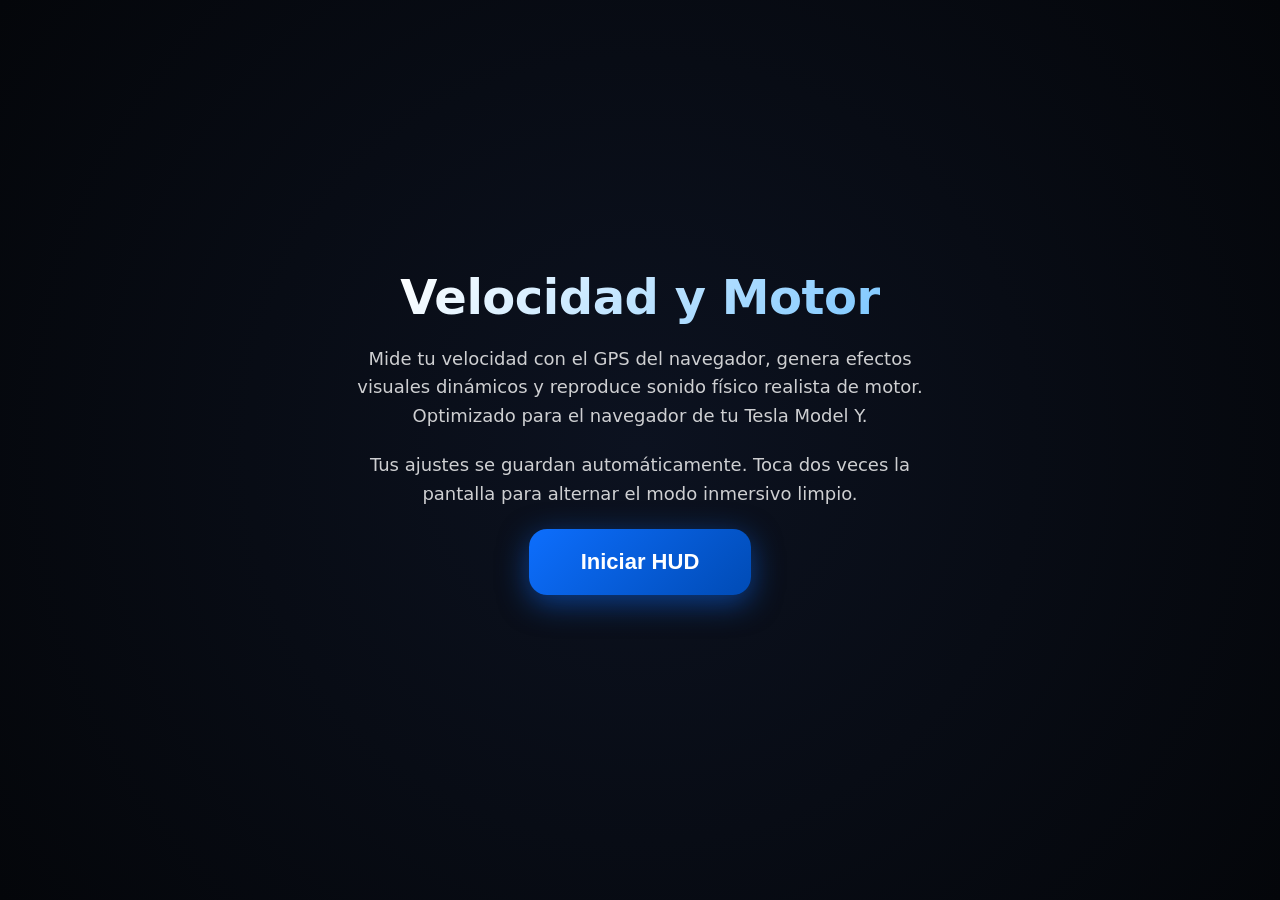
==== index.html @ af9785e7 "feat: resplandor coloreado moderado, botones izquierdos con estado activo sin emojis, nombre motor s" ====
<!doctype html>
<html lang="es">
<head>
<meta charset="utf-8">
<meta name="viewport" content="width=device-width,initial-scale=1,user-scalable=no">
<title>Velocidad y Motor · Tesla HUD</title>
<style>
  :root{--hue:200}
  *{box-sizing:border-box;margin:0;padding:0;-webkit-tap-highlight-color:transparent}
  html,body{height:100%;background:#04060a;color:#fff;font-family:system-ui,-apple-system,"Segoe UI",Roboto,sans-serif;overflow:hidden;user-select:none;-webkit-user-select:none}
  canvas{position:fixed;inset:0;width:100%;height:100%;display:block}
  
  #hud{position:fixed;inset:0;display:flex;flex-direction:column;align-items:center;justify-content:center;pointer-events:none;z-index:2}
  #speed{
    font-size:clamp(90px,26vw,360px);
    font-weight:800;
    line-height:1;
    font-variant-numeric:tabular-nums;
    letter-spacing:-.02em;
    /* Resplandor con color vibrante pero equilibrado, sin cegar los números */
    color:hsl(var(--hue) 100% 76%);
    text-shadow:
      0 4px 18px rgba(0,0,0,.95),
      0 0 25px hsl(var(--hue) 100% 55% / .55),
      0 0 60px hsl(var(--hue) 100% 50% / .28);
    transition:color .15s, text-shadow .15s;
  }
  #unit{font-size:clamp(18px,3.2vw,40px);letter-spacing:.3em;opacity:.85;margin-top:.2em;text-shadow:0 2px 10px rgba(0,0,0,.9)}
  #accel{margin-top:.8em;font-size:clamp(14px,2.2vw,26px);opacity:.95;min-height:1.4em;font-weight:600;letter-spacing:.04em;text-shadow:0 2px 12px rgba(0,0,0,.9)}
  
  #bottom{position:fixed;left:0;right:0;bottom:0;padding:18px 24px 22px;background:linear-gradient(transparent,rgba(0,0,0,.75));pointer-events:none;z-index:3}
  #engname{
    font-size:clamp(14px,1.8vw,20px);
    font-weight:600;
    color:rgba(255,255,255,.65);
    text-shadow:0 1px 4px rgba(0,0,0,.8);
  }
  #engspec{
    font-size:clamp(11px,1.3vw,14px);
    color:rgba(255,255,255,.45);
    margin-top:2px;
    letter-spacing:.04em;
  }
  #rpmrow{display:flex;align-items:center;gap:14px;margin-top:12px}
  #gear{font-size:clamp(20px,3vw,36px);font-weight:800;min-width:2.4ch;text-align:center;text-shadow:0 2px 10px rgba(0,0,0,.9)}
  #rpmbar{flex:1;height:14px;border-radius:8px;background:rgba(255,255,255,.12);overflow:hidden;box-shadow:inset 0 1px 3px rgba(0,0,0,.6)}
  #rpmfill{height:100%;width:0;background:linear-gradient(90deg,#2bd4ff,#ffd43b 70%,#ff3b3b);border-radius:8px;box-shadow:0 0 12px #2bd4ff88}
  #rpmtxt{font-size:clamp(14px,2vw,22px);min-width:8ch;text-align:right;font-variant-numeric:tabular-nums;font-weight:600}
  
  /* Botones superiores izquierdos (Motor y Visual) */
  .left-group{
    position:fixed;
    top:14px;
    left:16px;
    display:flex;
    flex-direction:column;
    gap:8px;
    z-index:6;
  }
  .pill-btn{
    height:46px;
    min-width:175px;
    padding:0 16px;
    border-radius:23px;
    border:1px solid rgba(255,255,255,.24);
    background:rgba(18,22,32,.85);
    backdrop-filter:blur(12px);
    color:#fff;
    display:flex;
    align-items:center;
    justify-content:space-between;
    gap:12px;
    cursor:pointer;
    touch-action:manipulation;
    transition:transform .12s, background .15s, border-color .15s, box-shadow .15s;
  }
  .pill-btn:active, .pill-btn.active{
    transform:scale(0.96);
    background:rgba(13,110,253,.55);
    border-color:#5aa0ff;
    box-shadow:0 0 14px rgba(13,110,253,.45);
  }
  .pill-tag{
    font-size:11px;
    font-weight:800;
    letter-spacing:.08em;
    opacity:.55;
    text-transform:uppercase;
  }
  .pill-val{
    font-size:14px;
    font-weight:700;
    color:#fff;
  }
  
  #status{
    font-size:12px;
    opacity:.8;
    background:rgba(10,14,22,.7);
    backdrop-filter:blur(8px);
    padding:5px 12px;
    border-radius:12px;
    border:1px solid rgba(255,255,255,.14);
    width:fit-content;
  }

  /* Botones circulares superiores derechos (Pantalla completa y Ajustes) */
  .btn-group{position:fixed;top:14px;right:16px;display:flex;gap:10px;z-index:6}
  .top-btn{
    width:50px;
    height:50px;
    border-radius:50%;
    border:1px solid rgba(255,255,255,.24);
    background:rgba(18,22,32,.85);
    backdrop-filter:blur(12px);
    color:#fff;
    font-size:21px;
    display:flex;
    align-items:center;
    justify-content:center;
    cursor:pointer;
    touch-action:manipulation;
    transition:transform .12s, background .15s, border-color .15s, box-shadow .15s;
  }
  .top-btn:active, .top-btn.active{
    transform:scale(0.94);
    background:rgba(13,110,253,.55);
    border-color:#5aa0ff;
    box-shadow:0 0 14px rgba(13,110,253,.45);
  }

  /* Paneles flotantes desplegables */
  .pop-panel{
    position:fixed;
    width:min(400px,92vw);
    max-height:calc(100% - 140px);
    overflow-y:auto;
    overflow-x:hidden;
    background:rgba(14,18,28,.96);
    backdrop-filter:blur(16px);
    border:1px solid rgba(255,255,255,.18);
    border-radius:20px;
    padding:18px;
    display:none;
    z-index:7;
    box-shadow:0 12px 40px rgba(0,0,0,.85);
    -webkit-overflow-scrolling:touch;
  }
  .pop-panel.open{display:block}
  .pop-panel.left-panel{top:128px;left:16px}
  .pop-panel.right-panel{top:72px;right:16px}
  
  .pop-panel h3{font-size:12px;letter-spacing:.14em;text-transform:uppercase;opacity:.65;margin:16px 0 8px;font-weight:700}
  .pop-panel h3:first-child{margin-top:0}
  
  .eng,.themes-grid{display:grid;grid-template-columns:1fr 1fr;gap:8px}
  .eng{max-height:54vh;overflow-y:auto;padding-right:2px}
  
  button.e,button.u,button.v,button.th{
    padding:13px 8px;
    border-radius:12px;
    border:1px solid rgba(255,255,255,.18);
    background:#1a202d;
    color:#fff;
    font-size:14px;
    font-weight:600;
    cursor:pointer;
    transition:all .15s ease;
  }
  button.e:active,button.u:active,button.v:active,button.th:active{transform:scale(0.96)}
  button.e.on,button.u.on,button.v.on,button.th.on{background:#0d6efd;border-color:#5aa0ff;box-shadow:0 0 14px rgba(13,110,253,.55)}
  
  input[type=range]{width:100%;height:38px;accent-color:#0d6efd}
  label.row{display:flex;align-items:center;gap:12px;font-size:15px;padding:6px 0;cursor:pointer}
  label.row input{width:22px;height:22px;accent-color:#0d6efd}
  .opt-desc{font-size:12px;opacity:.6;margin:-2px 0 8px 34px;line-height:1.3}

  #rev{position:fixed;right:22px;bottom:155px;width:125px;height:125px;border-radius:50%;border:2px solid rgba(255,255,255,.35);background:rgba(13,110,253,.38);backdrop-filter:blur(8px);color:#fff;font-size:14px;font-weight:800;letter-spacing:.06em;touch-action:none;z-index:5;display:flex;flex-direction:column;align-items:center;justify-content:center;box-shadow:0 0 25px rgba(13,110,253,.35)}
  #rev:active,#rev.down{background:rgba(255,60,60,.6);border-color:#ff9e94;box-shadow:0 0 35px rgba(255,60,60,.65);transform:scale(0.96)}
  #rev[hidden]{display:none}

  /* Modo Inmersivo (Doble Click): oculta botones, estado, acelerar neutro y descripción técnica */
  body.clean-mode .btn-group,
  body.clean-mode .left-group,
  body.clean-mode #rev,
  body.clean-mode #engname,
  body.clean-mode #engspec,
  body.clean-mode .pop-panel{
    display:none !important;
  }

  #start{position:fixed;inset:0;background:radial-gradient(circle at center, #0c1220 0%, #04060a 100%);display:flex;flex-direction:column;align-items:center;justify-content:center;gap:20px;padding:26px;text-align:center;z-index:10}
  #start h1{font-size:clamp(28px,4.5vw,48px);font-weight:900;letter-spacing:-.01em;background:linear-gradient(135deg,#fff,#7ec8ff);-webkit-background-clip:text;-webkit-text-fill-color:transparent}
  #start p{max-width:580px;opacity:.8;line-height:1.6;font-size:clamp(14px,1.8vw,18px)}
  #startbtn{padding:20px 52px;font-size:22px;font-weight:800;border-radius:18px;border:0;background:linear-gradient(135deg,#0d6efd,#004bb5);color:#fff;box-shadow:0 8px 30px rgba(13,110,253,.5);cursor:pointer;transition:transform .12s}
  #startbtn:active{transform:scale(0.95)}
  #msg{color:#ffb74d;font-size:14px;min-height:1.2em}
  .hint{font-size:12px;opacity:.65;margin-top:6px}
</style>
</head>
<body>
<canvas id="fx"></canvas>

<div id="hud">
  <div id="speed">0</div>
  <div id="unit">KM/H</div>
  <div id="accel">&nbsp;</div>
</div>

<!-- Botones superiores izquierdos (Motor y Visual) -->
<div class="left-group">
  <button id="engbtn" class="pill-btn" aria-label="Seleccionar motor">
    <span class="pill-tag">Motor</span>
    <span id="engbtn-label" class="pill-val">V8 muscle</span>
  </button>
  <button id="themebtn" class="pill-btn" aria-label="Estilo visual">
    <span class="pill-tag">Visual</span>
    <span id="themebtn-label" class="pill-val">Hiperespacio</span>
  </button>
  <div id="status">GPS: sin iniciar</div>
</div>

<!-- Botones superiores derechos (Pantalla completa y Ajustes) -->
<div class="btn-group">
  <button id="fsbtn" class="top-btn" aria-label="Pantalla completa" title="Pantalla completa">⛶</button>
  <button id="gearbtn" class="top-btn" aria-label="Ajustes" title="Ajustes">⚙</button>
</div>

<button id="rev" hidden>ACELERAR<br><span style="font-size:11px;opacity:.85;font-weight:normal">(neutro)</span></button>

<!-- Panel Desplegable Izquierdo: Motores -->
<div id="panel-engine" class="pop-panel left-panel">
  <h3>Seleccionar Motor</h3>
  <div class="eng" id="engbtns"></div>
</div>

<!-- Panel Desplegable Izquierdo: Temas Visuales -->
<div id="panel-theme" class="pop-panel left-panel">
  <h3>Estilo Visual</h3>
  <label class="row"><input type="checkbox" id="fxon" checked> Efectos visuales activados</label>
  <div class="themes-grid">
    <button class="th on" data-th="hyperspace">Hiperespacio</button>
    <button class="th" data-th="cyber_grid">Cyber Grid</button>
    <button class="th" data-th="vortex">Vórtice Sónico</button>
    <button class="th" data-th="minimal">Minimal OLED</button>
  </div>
</div>

<!-- Panel Desplegable Derecho: Ajustes Generales -->
<div id="panel-settings" class="pop-panel right-panel">
  <h3>Sonido</h3>
  <div class="eng">
    <button class="v on" data-v="0">Cabina</button>
    <button class="v" data-v="1">Escape (exterior)</button>
  </div>
  <label class="row"><input type="checkbox" id="amb"> Viento y rodadura</label>
  <p class="opt-desc">Sonido de flujo de aire y fricción de neumáticos.</p>

  <h3>Volumen</h3>
  <input type="range" id="vol" min="0" max="100" value="60">

  <h3>Unidad</h3>
  <div class="eng">
    <button class="u on" data-u="kmh">km/h</button>
    <button class="u" data-u="mph">mph</button>
  </div>

  <h3>Opciones de Aceleración</h3>
  <label class="row"><input type="checkbox" id="accelfx"> Sensación de aceleración (G-Force & Warp)</label>
  <p class="opt-desc">Agrega micro-vibración suave y estelas extra al acelerar fuerte.</p>
  <label class="row"><input type="checkbox" id="flashfx"> Destello de corte y cambio de marcha</label>
  <p class="opt-desc">Aviso luminoso en cambios de marcha y corte del limitador.</p>

  <h3>Pruebas (sin GPS)</h3>
  <label class="row"><input type="checkbox" id="demo"> Demo automática: acelera y frena</label>
  <label class="row"><input type="checkbox" id="test"> Simular velocidad a mano</label>
  <input type="range" id="tspeed" min="0" max="260" value="0">

  <p class="hint">Tip: Toca dos veces la pantalla mientras conduces para ocultar los botones (Modo Inmersivo).</p>
</div>

<div id="bottom">
  <div id="engname">—</div>
  <div id="engspec">—</div>
  <div id="rpmrow">
    <div id="gear">N</div>
    <div id="rpmbar"><div id="rpmfill"></div></div>
    <div id="rpmtxt">0 rpm</div>
  </div>
</div>

<div id="start">
  <h1>Velocidad y Motor</h1>
  <p>Mide tu velocidad con el GPS del navegador, genera efectos visuales dinámicos y reproduce sonido físico realista de motor. Optimizado para el navegador de tu Tesla Model Y.</p>
  <p>Tus ajustes se guardan automáticamente. Toca dos veces la pantalla para alternar el modo inmersivo limpio.</p>
  <button id="startbtn">Iniciar HUD</button>
  <div id="msg"></div>
</div>

<!-- ===== Núcleo del sintetizador (se carga en el hilo principal y en el AudioWorklet) ===== -->
<script type="text/plain" id="core">
const PROFILES = {
  v8:{label:'V8 muscle',name:'V8 americano (cross-plane)',desc:'Rugoso y grave, con burbujeo y petardeos al soltar el acelerador',spec:'8 cil. en V · cross-plane · 6.200 rpm · 6 marchas',
    idle:750,red:6200,riseT:1.1,shift:.22,
    fire:[0,90,180,270,360,450,540,630],bank:[0,1,1,0,1,0,0,1],w:[1,1,1,1,1,1,1,1],
    a:27,m:1,pipe:86,skew:1.045,fb:.62,lfc:1500,
    body:[[55,3,.55],[110,2.5,.4],[220,3,.25]],sat:1.6,lp:[700,3200],
    bark:.22,knock:0,ka:5,intake:.1,turbo:0,bov:0,pops:6,burble:.9,jit:.1,whine:0,tire:1,limHz:14,gain:0.8,
    vmax:[48,78,112,150,190,235]},
  v8f:{label:'V8 deportivo',name:'V8 deportivo (flat-plane)',desc:'Agudo y gritón, sube de vueltas muy rápido y suena metálico',spec:'8 cil. en V · flat-plane · 9.000 rpm · 6 marchas',
    idle:1000,red:9000,riseT:.55,shift:.1,
    fire:[0,90,180,270,360,450,540,630],bank:[0,1,0,1,0,1,0,1],w:[1,1,1,1,1,1,1,1],
    a:20,m:1,pipe:120,skew:1.02,fb:.5,lfc:3000,
    body:[[90,3,.3],[180,3,.25],[360,3,.12]],sat:1.2,lp:[1200,6500],
    bark:.25,knock:0,ka:5,intake:.14,turbo:0,bov:0,pops:5,burble:.3,jit:.05,whine:.02,tire:1,limHz:18,gain:1.2,
    vmax:[62,94,128,164,200,248]},
  i4t:{label:'Turbo 4 cil.',name:'4 cilindros turbo',desc:'Silbido de turbina, soplido al soltar y sonido nervioso',spec:'4 en línea · turbo · 7.000 rpm · 6 marchas',
    idle:850,red:7000,riseT:.7,shift:.18,
    fire:[0,180,360,540],bank:[0,0,0,0],w:[1,1,1,1],
    a:34,m:1,pipe:105,skew:1,fb:.55,lfc:2200,
    body:[[70,3,.4],[140,3,.3],[280,3,.15]],sat:1.8,lp:[900,4500],
    bark:.16,knock:0,ka:5,intake:.18,turbo:1,bov:1,pops:3,burble:.4,jit:.12,whine:.03,tire:1,limHz:14,gain:0.7,
    vmax:[38,62,90,125,165,215]},
  boxer:{label:'Boxer 4 cil.',name:'Boxer 4 cilindros',desc:'Retumbo irregular y ronco por los escapes de distinta longitud',spec:'4 opuestos · turbo · 7.000 rpm · 6 marchas',
    idle:800,red:7000,riseT:.75,shift:.18,
    fire:[0,215,360,575],bank:[0,1,0,1],w:[1,1,1,1],
    a:30,m:1,pipe:70,skew:1.12,fb:.6,lfc:1800,
    body:[[60,3,.5],[120,3,.4],[240,3,.2]],sat:2.2,lp:[800,4200],
    bark:.2,knock:0,ka:5,intake:.12,turbo:.6,bov:1,pops:8,burble:.9,jit:.12,whine:.02,tire:1,limHz:14,gain:0.75,
    vmax:[40,66,95,132,170,218]},
  i6:{label:'6 en línea',name:'6 cilindros en línea',desc:'Suave, redondo y muy lineal, con un zumbido sedoso',spec:'6 en línea · 7.000 rpm · 6 marchas',
    idle:750,red:7000,riseT:.8,shift:.16,
    fire:[0,120,240,360,480,600],bank:[0,0,0,0,0,0],w:[1,1,1,1,1,1],
    a:36,m:1,pipe:95,skew:1,fb:.5,lfc:2800,
    body:[[80,3,.35],[160,3,.3],[320,3,.14]],sat:1.1,lp:[1100,5500],
    bark:.1,knock:0,ka:5,intake:.16,turbo:0,bov:0,pops:2,burble:.2,jit:.05,whine:.02,tire:1,limHz:14,gain:1.0,
    vmax:[48,78,112,152,196,245]},
  v10:{label:'V10 superdeportivo',name:'V10 superdeportivo',desc:'Chillón y potente, con un aullido de alto régimen',spec:'10 cil. en V · 8.700 rpm · 6 marchas',
    idle:1000,red:8700,riseT:.6,shift:.1,
    fire:[0,72,144,216,288,360,432,504,576,648],bank:[0,1,0,1,0,1,0,1,0,1],w:[1,1,1,1,1,1,1,1,1,1],
    a:18,m:1,pipe:130,skew:1.03,fb:.5,lfc:3500,
    body:[[100,3,.25],[200,3,.2]],sat:1.3,lp:[1400,7000],
    bark:.22,knock:0,ka:5,intake:.15,turbo:0,bov:0,pops:6,burble:.3,jit:.05,whine:.03,tire:1,limHz:18,gain:1.1,
    vmax:[58,90,125,160,198,250]},
  v12:{label:'V12 clásico',name:'V12 clásico',desc:'Fino, continuo y de sonido muy agudo, casi un chillido de seda',spec:'12 cil. en V · 8.500 rpm · 6 marchas',
    idle:900,red:8500,riseT:.7,shift:.14,
    fire:[0,60,120,180,240,300,360,420,480,540,600,660],bank:[0,1,0,1,0,1,0,1,0,1,0,1],w:[1,1,1,1,1,1,1,1,1,1,1,1],
    a:15,m:1,pipe:150,skew:1.02,fb:.45,lfc:4000,
    body:[[110,3,.22],[220,3,.18]],sat:1,lp:[1600,7500],
    bark:.12,knock:0,ka:5,intake:.15,turbo:0,bov:0,pops:3,burble:.1,jit:.03,whine:.03,tire:1,limHz:18,gain:1.4,
    vmax:[55,88,122,160,200,252]},
  rotary:{label:'Rotativo',name:'Rotativo (Wankel)',desc:'Zumbido metálico y rasposo, ralentí irregular y gira altísimo',spec:'2 rotores · 9.000 rpm · 6 marchas',
    idle:1000,red:9000,riseT:.5,shift:.1,
    fire:[0,180,360,540],bank:[0,1,0,1],w:[1,.92,1,.92],
    a:9,m:1,pipe:160,skew:1.05,fb:.55,lfc:3500,
    body:[[120,4,.2],[300,4,.15]],sat:3.5,lp:[2000,6500],
    bark:.45,knock:0,ka:5,intake:.12,turbo:0,bov:0,pops:10,burble:.5,jit:.15,whine:.02,tire:1,limHz:20,gain:0.8,
    vmax:[45,72,102,140,180,230]},
  diesel:{label:'Diésel turbo',name:'Diésel turbo 6 cilindros',desc:'Golpeteo grave de inyectores, poco régimen y mucho torque',spec:'6 en línea · diésel · 4.400 rpm · 6 marchas',
    idle:650,red:4400,riseT:2,shift:.35,
    fire:[0,120,240,360,480,600],bank:[0,0,0,0,0,0],w:[1,1,1,1,1,1],
    a:44,m:1,pipe:70,skew:1,fb:.62,lfc:1200,
    body:[[45,3,.5],[90,3,.45],[180,3,.2]],sat:3,lp:[400,1500],
    bark:.1,knock:.55,ka:6,intake:.1,turbo:.8,bov:0,pops:0,burble:0,jit:.1,whine:0,tire:1,limHz:12,gain:0.8,
    vmax:[24,42,64,90,125,165]},
  vtwin:{label:'Moto V-twin',name:'Moto V-twin',desc:'Latido pesado y espaciado, el clásico "papa-papa"',spec:'2 cil. en V a 45° · 5.500 rpm · 6 marchas',
    idle:900,red:5500,riseT:.9,shift:.2,
    fire:[0,315],bank:[0,1],w:[1,1],
    a:38,m:1,pipe:65,skew:1.04,fb:.6,lfc:1400,
    body:[[50,3,.5],[100,3,.4]],sat:2.4,lp:[600,3000],
    bark:.2,knock:0,ka:5,intake:.12,turbo:0,bov:0,pops:6,burble:1,jit:.18,whine:0,tire:.8,limHz:12,gain:0.8,
    vmax:[35,60,88,118,148,175]},
  moto4:{label:'Moto superbike',name:'Moto superbike 4 cilindros',desc:'Aullido agudo hasta 14.000 rpm, con soplido de caja de aire',spec:'4 en línea · 14.000 rpm · 6 marchas',
    idle:1300,red:14000,riseT:.35,shift:.07,
    fire:[0,180,360,540],bank:[0,0,0,0],w:[1,1,1,1],
    a:16,m:1,pipe:190,skew:1,fb:.5,lfc:5000,
    body:[[160,3,.2],[320,3,.15]],sat:1.2,lp:[2200,9000],
    bark:.2,knock:0,ka:5,intake:.35,turbo:0,bov:0,pops:8,burble:.3,jit:.05,whine:.06,tire:.6,limHz:22,gain:1.1,
    vmax:[70,105,140,175,210,260]},
  thumper:{label:'Moto monocilíndrica',name:'Moto monocilíndrica',desc:'Un golpe por ciclo: cada explosión se oye por separado',spec:'1 cil. · 4 tiempos · 9.500 rpm · 5 marchas',
    idle:1700,red:9500,riseT:.45,shift:.12,
    fire:[0],bank:[0],w:[1],
    a:28,m:1,pipe:120,skew:1,fb:.58,lfc:2600,
    body:[[85,3,.35],[170,3,.25]],sat:2,lp:[900,4500],
    bark:.35,knock:0,ka:5,intake:.2,turbo:0,bov:0,pops:6,burble:.7,jit:.2,whine:0,tire:.7,limHz:16,gain:1.0,
    vmax:[30,48,68,90,115]},
  ev:{label:'Eléctrico',name:'Eléctrico',desc:'Zumbido limpio del inversor que sube de tono con la velocidad',spec:'Motor eléctrico · sin marchas',
    ev:[[1,1],[2,.3],[3,.45],[6,.2]],evBase:110,evK:8,evGain:.5,jet:0,tire:1.3,gain:0.85,idle:0,red:1,vmax:[200]},
  ev2:{label:'Futurista',name:'Futurista (turbina)',desc:'Turbina de nave: silbido agudo con soplo de aire',spec:'Turbina eléctrica · sin marchas',
    ev:[[1,1],[1.5,.4],[2,.5],[3,.25],[5,.12]],evBase:180,evK:11,evGain:.4,jet:.35,tire:1.1,gain:1.0,idle:0,red:1,vmax:[200]}
};

function clamp(x,a,b){return x<a?a:(x>b?b:x);}
function mkBP(f,Q,sr){var w=2*Math.PI*f/sr,al=Math.sin(w)/(2*Q),c=Math.cos(w),a0=1+al;
  return {b0:al/a0,b1:0,b2:-al/a0,a1:-2*c/a0,a2:(1-al)/a0,z1:0,z2:0};}
function bq(f,x){var y=f.b0*x+f.z1;f.z1=f.b1*x-f.a1*y+f.z2;f.z2=f.b2*x-f.a2*y;return y;}

class EngineDSP{
  constructor(sr){
    this.sr=sr;this.c=null;this.th=0;this.sd=2463534242;this.t=0;
    this.rpm=800;this.thr=0;this.spd=0;this.regen=0;
    this.tg={rpm:800,thr:0,speed:0,lim:0,regen:0,st:0,view:0,amb:0};
    this.prevD=new Float64Array(16);this.ea=new Float64Array(16);
    this.bf0=new Float32Array(8192);this.bf1=new Float32Array(8192);this.wp=0;
    this.lp0=0;this.lp1=0;this.hxl=0;this.hyl=0;this.hxr=0;this.hyr=0;
    this.f0=0;this.f1=0;this.f2=0;this.f3=0;
    this.pop=0;this.popLP=0;this.popPh=0;this.popD=Math.exp(-1/(sr*0.028));
    this.spool=0;this.bov=0;this.hi=0;this.tPh=0;this.bovD=Math.exp(-1/(sr*0.35));
    this.ksU=1-Math.exp(-1/(sr*0.35));this.ksD=1-Math.exp(-1/(sr*0.7));
    this.gS=1;this.inLP=0;this.wLP=0;this.whPh=0;this.stPh=0;this.stLP=0;this.stA=0;
    this.evPh=new Float64Array(8);
    this.barkF=mkBP(1900,0.9,sr);this.knockF=mkBP(2600,0.8,sr);this.intF=mkBP(700,0.7,sr);
    this.bovF=mkBP(3600,0.6,sr);this.tireF=mkBP(520,0.7,sr);this.jetF=mkBP(2200,0.9,sr);
    this.bodyF=[];this.bodyG=[];this.D0=500;this.D1=500;this.lc=0.2;
  }
  rnd(){var x=this.sd;x^=x<<13;x^=x>>>17;x^=x<<5;this.sd=x;return (x>>>0)/4294967296;}
  setCfg(c){
    var sr=this.sr,j,k;this.c=c;
    var pf=c.pipe||100;
    this.D0=Math.max(8,Math.min(8000,Math.round(sr/pf)));
    this.D1=Math.max(8,Math.min(8000,Math.round(sr/(pf*(c.skew||1)))));
    this.lc=1-Math.exp(-2*Math.PI*(c.lfc||2000)/sr);
    this.bf0.fill(0);this.bf1.fill(0);this.lp0=0;this.lp1=0;
    this.bodyF=[];this.bodyG=[];
    if(c.body){for(j=0;j<c.body.length;j++){this.bodyF.push(mkBP(c.body[j][0],c.body[j][1],sr));this.bodyG.push(c.body[j][2]);}}
    if(c.fire){for(k=0;k<c.fire.length;k++){this.ea[k]=c.w[k];this.prevD[k]=0;}}
    this.rpm=this.tg.rpm;this.spool=0;this.bov=0;this.pop=0;
    this.f0=this.f1=this.f2=this.f3=0;
  }
  set(m){
    var t=this.tg;
    if(m.rpm!==undefined)t.rpm=m.rpm;
    if(m.thr!==undefined)t.thr=m.thr;
    if(m.speed!==undefined)t.speed=m.speed;
    t.lim=m.lim|0;t.regen=m.regen||0;t.st=m.st||0;t.view=m.view|0;
    t.amb=(m.amb===undefined)?0:m.amb;
  }
  render(L,R,n){
    var c=this.c;
    if(!c){for(var z=0;z<n;z++){L[z]=0;R[z]=0;}return;}
    if(c.ev){this.renderEV(L,R,n);return;}
    var sr=this.sr,tg=this.tg;
    var ks=1-Math.exp(-1/(sr*0.025)),kt=1-Math.exp(-1/(sr*0.04));
    var rnB=clamp((this.rpm-c.idle)/(c.red-c.idle),0,1),rn2=rnB*rnB;
    var view=tg.view?1:0;
    var fc=(c.lp[0]+c.lp[1]*(0.25*rnB+0.75*this.thr))*(view?1.3:0.6);
    var lpa=1-Math.exp(-6.2831853*Math.min(fc,sr*0.4)/sr);
    var bodyMix=view?0.35:1;
    var wA=1-Math.exp(-6.2831853*(150+3*this.spd)/sr);
    var sp17=clamp(this.spd/170,0,1.3);
    var wLev=sp17*sp17*0.30*tg.amb,tLev=sp17*0.16*c.tire*tg.amb;
    var nf=c.fire.length,fire=c.fire,bank=c.bank,w=c.w,nb=this.bodyF.length;
    var D0=this.D0,D1=this.D1,fb=c.fb,lc=this.lc,drive=c.sat;
    var barkG=c.bark,knockG=c.knock,ka=c.ka,intG=c.intake,turb=c.turbo,pops=c.pops;
    var TWO_PI=6.2831853;
    for(var i=0;i<n;i++){
      this.rpm+=(tg.rpm-this.rpm)*ks;this.thr+=(tg.thr-this.thr)*kt;
      this.spd+=(tg.speed-this.spd)*kt;this.regen+=(tg.regen-this.regen)*kt;
      var rpm=this.rpm,thr=this.thr;
      this.th+=6*rpm/sr;if(this.th>=720)this.th-=720;
      var th=this.th;this.t+=1/sr;
      var gate=tg.lim?(((this.t*c.limHz)%1)<0.5?0:1):1;
      var aE=c.a*(1.3-0.4*thr),aMax=aE*7,load=0.28+0.72*thr;
      var s0=0,s1=0,env=0,kenv=0;
      for(var k=0;k<nf;k++){
        var d=th-fire[k];if(d<0)d+=720;
        if(d<this.prevD[k]){
          var a=w[k]*(1+c.jit*(2*this.rnd()-1));
          if(thr<0.12&&this.rnd()<0.45*c.burble)a*=0.15;
          this.ea[k]=a*gate;
        }
        this.prevD[k]=d;
        if(d<aMax){
          var x=d/aE,g=x*Math.exp(1-x);if(c.m>1)g*=g;
          var p=this.ea[k]*g;
          if(bank[k])s1+=p;else s0+=p;
          env+=p;
        }
        if(knockG>0&&d<40)kenv+=this.ea[k]*Math.exp(-d/ka);
      }
      s0*=load;s1*=load;
      if(pops>0){
        var pe=pops*clamp(1-thr*8,0,1)*clamp((rpm/c.red-0.28)*2.2,0,1);
        if(pe>0&&this.rnd()<pe*1.3/sr)this.pop=0.6+0.7*this.rnd();
      }
      var pv=0;
      if(this.pop>0.002){
        this.pop*=this.popD;
        this.popLP+=0.12*((this.rnd()*2-1)-this.popLP);
        this.popPh+=TWO_PI*58/sr;
        pv=this.pop*(this.popLP*1.6+Math.sin(this.popPh)*0.5);
      }else this.pop=0;
      var wp=this.wp;
      var d0=this.bf0[(wp-D0)&8191],d1=this.bf1[(wp-D1)&8191];
      this.lp0+=lc*(d0-this.lp0);this.lp1+=lc*(d1-this.lp1);
      var y0=s0+pv+fb*this.lp0,y1=s1+pv*0.8+fb*this.lp1;
      this.bf0[wp]=y0;this.bf1[wp]=y1;this.wp=(wp+1)&8191;
      var mono=(y0+y1)*0.5,body=0;
      for(var j=0;j<nb;j++)body+=this.bodyG[j]*bq(this.bodyF[j],mono);
      var l=y0*0.8+y1*0.2+body*bodyMix,r=y1*0.8+y0*0.2+body*bodyMix;
      var hl=l-this.hxl+0.998*this.hyl;this.hxl=l;this.hyl=hl;l=hl;
      var hr=r-this.hxr+0.998*this.hyr;this.hxr=r;this.hyr=hr;r=hr;
      l*=drive;r*=drive;l=l/(1+Math.abs(l));r=r/(1+Math.abs(r));
      this.gS+=(gate-this.gS)*0.004;var gm=0.3+0.7*this.gS;l*=gm;r*=gm;
      var nz=this.rnd()*2-1,lay=0,lay2=0,lay3=0;
      lay+=bq(this.barkF,nz*env)*barkG*(0.25+0.75*thr)*3;
      if(knockG>0)lay+=bq(this.knockF,nz*kenv)*knockG*(0.5+0.5*thr)*2.5;
      this.inLP+=0.06*(nz-this.inLP);
      lay+=bq(this.intF,this.inLP*3)*intG*(0.12+0.88*thr)*rn2*2;
      l+=lay;r+=lay;
      this.f0+=lpa*(l-this.f0);this.f1+=lpa*(this.f0-this.f1);l=this.f1;
      this.f2+=lpa*(r-this.f2);this.f3+=lpa*(this.f2-this.f3);r=this.f3;
      lay2+=pv*0.35;
      if(turb>0){
        var tgt=thr*clamp((rpm-c.red*0.3)/(c.red*0.35),0,1);
        this.spool+=(tgt-this.spool)*(tgt>this.spool?this.ksU:this.ksD);
        if(thr>0.6)this.hi=1;
        if(this.hi&&thr<0.25){this.hi=0;if(c.bov>0&&this.spool>0.35)this.bov=this.spool;}
        this.bov*=this.bovD;
        this.tPh+=TWO_PI*(1400+5200*this.spool)/sr;if(this.tPh>TWO_PI)this.tPh-=TWO_PI;
        var sl=this.spool*this.spool;
        lay2+=(Math.sin(this.tPh)*0.5+Math.sin(2*this.tPh)*0.15)*turb*0.07*sl;
        if(this.bov>0.01)lay2+=bq(this.bovF,nz)*this.bov*turb*0.6;
      }
      if(c.whine>0&&this.spd>3){
        this.whPh+=TWO_PI*(this.spd*3.4)/sr;if(this.whPh>TWO_PI)this.whPh-=TWO_PI;
        lay2+=(Math.sin(this.whPh)+0.4*Math.sin(2*this.whPh))*c.whine*0.12*(0.3+0.7*thr);
      }
      this.stA+=(tg.st-this.stA)*0.003;
      if(this.stA>0.01){
        this.stPh+=(150+20*Math.sin(this.t*70))/sr;if(this.stPh>1)this.stPh-=1;
        this.stLP+=0.12*((this.stPh*2-1)-this.stLP);
        lay3+=this.stLP*0.2*this.stA*(0.85+0.15*Math.sin(TWO_PI*13*this.t));
      }
      lay2=lay2*(view?1:0.6)+lay3;
      l=(l+lay2)*c.gain;r=(r+lay2)*c.gain;
      if(tg.amb>0){
        this.wLP+=wA*((this.rnd()*2-1)-this.wLP);
        var am=this.wLP*wLev*3+bq(this.tireF,this.rnd()*2-1)*tLev;
        l+=am;r+=am;
      }
      l=l/(1+0.3*Math.abs(l));r=r/(1+0.3*Math.abs(r));
      if(!(l===l))l=0;if(!(r===r))r=0;
      L[i]=l;R[i]=r;
    }
  }
  renderEV(L,R,n){
    var c=this.c,sr=this.sr,tg=this.tg;
    var ks=1-Math.exp(-1/(sr*0.03)),kt=1-Math.exp(-1/(sr*0.06));
    var view=tg.view?1:0;
    var lpa=1-Math.exp(-6.2831853*(view?9000:4500)/sr);
    var np=c.ev.length,TWO_PI=6.2831853;
    var sp17,wLev,tLev,wA;
    for(var i=0;i<n;i++){
      this.spd+=(tg.speed-this.spd)*ks;this.thr+=(tg.thr-this.thr)*kt;this.regen+=(tg.regen-this.regen)*kt;
      var spd=this.spd,load=Math.max(this.thr,this.regen*0.75);
      var f0=c.evBase+c.evK*spd;
      var amp=clamp(spd/3,0,1)*(0.3+0.7*load);
      var s=0;
      for(var j=0;j<np;j++){
        this.evPh[j]+=TWO_PI*f0*c.ev[j][0]/sr;if(this.evPh[j]>TWO_PI)this.evPh[j]-=TWO_PI;
        s+=c.ev[j][1]*Math.sin(this.evPh[j]);
      }
      s*=amp*c.evGain;
      if(c.jet>0){s+=bq(this.jetF,this.rnd()*2-1)*c.jet*amp*(0.3+0.7*this.thr)*(spd/200+0.2)*2;}
      this.f0+=lpa*(s-this.f0);this.f1+=lpa*(this.f0-this.f1);s=this.f1;
      sp17=clamp(spd/170,0,1.3);wA=1-Math.exp(-TWO_PI*(150+3*spd)/sr);
      wLev=sp17*sp17*0.30*tg.amb;tLev=sp17*0.16*c.tire*tg.amb;
      var l=s,r=s;
      if(tg.amb>0){
        this.wLP+=wA*((this.rnd()*2-1)-this.wLP);
        var am=this.wLP*wLev*3+bq(this.tireF,this.rnd()*2-1)*tLev;
        l+=am;r+=am;
      }
      l=l/(1+0.3*Math.abs(l));r=r/(1+0.3*Math.abs(r));
      if(!(l===l))l=0;if(!(r===r))r=0;
      L[i]=l;R[i]=r;
    }
  }
}
</script>

<script>
"use strict";
const $ = id => document.getElementById(id);
const clamp = (x,a,b) => Math.max(a,Math.min(b,x));
const CORE = document.getElementById('core').textContent;
const {EngineDSP, PROFILES} = new Function(CORE + ';return {EngineDSP:EngineDSP,PROFILES:PROFILES};')();

/* Nombres legibles de temas */
const THEME_LABELS = {
  hyperspace: 'Hiperespacio',
  cyber_grid: 'Cyber Grid',
  vortex: 'Vórtice Sónico',
  minimal: 'Minimal OLED'
};

/* ---------- Persistencia Local (localStorage) ---------- */
const PREFS_KEY = 'tesla_hud_user_prefs_v3';
let cur = 'v8';
let vol = 0.6, unit = 'kmh', view = 0;
// Por defecto desactivados según solicitud:
let amb = 0;        // Viento y rodadura
let fxOn = true, vfxTheme = 'hyperspace';
let accelFx = false; // Sensación de aceleración (G-Force & Warp)
let flashFx = false; // Destello de corte y cambio de marcha

function loadPreferences() {
  try {
    const raw = localStorage.getItem(PREFS_KEY);
    if (!raw) return;
    const p = JSON.parse(raw);
    if (p.cur && PROFILES[p.cur]) cur = p.cur;
    if (typeof p.vol === 'number') vol = clamp(p.vol, 0, 1);
    if (p.unit === 'kmh' || p.unit === 'mph') unit = p.unit;
    if (typeof p.view === 'number') view = p.view ? 1 : 0;
    if (typeof p.amb === 'number') amb = p.amb ? 1 : 0;
    if (typeof p.fxOn === 'boolean') fxOn = p.fxOn;
    if (['hyperspace','cyber_grid','vortex','minimal'].includes(p.vfxTheme)) vfxTheme = p.vfxTheme;
    if (typeof p.accelFx === 'boolean') accelFx = p.accelFx;
    if (typeof p.flashFx === 'boolean') flashFx = p.flashFx;
  } catch(e) {
    console.warn('No se pudo cargar localStorage:', e);
  }
}

function savePreferences() {
  try {
    const data = { cur, vol, unit, view, amb, fxOn, vfxTheme, accelFx, flashFx };
    localStorage.setItem(PREFS_KEY, JSON.stringify(data));
  } catch(e) {
    console.warn('No se pudo guardar en localStorage:', e);
  }
}

loadPreferences();

/* ---------- Estado Dinámico ---------- */
let gpsSpeed = 0, shown = 0, lastShown = 0, accel = 0, throttle = 0;
let lastFix = 0, started = false;
let gear = 0, rpmSim = 800, shiftT = 0, limiter = false, hold = 0, startT = 99;
let testMode = false, testSpeed = 0, demoOn = false, demoT = 0;
let shiftFlashT = 0;

/* ---------- GPS (Geolocation API) ---------- */
let prev = null;
function hav(a,b,c,d){
  const R=6371000,t=x=>x*Math.PI/180,dl=t(c-a),dn=t(d-b);
  const h=Math.sin(dl/2)**2+Math.cos(t(a))*Math.cos(t(c))*Math.sin(dn/2)**2;
  return 2*R*Math.asin(Math.sqrt(h));
}
function onPos(p){
  const c = p.coords;
  if (c.accuracy > 100) return;
  let v = c.speed;
  if (v == null || isNaN(v)) {
    v = null;
    if (prev) { const dt=(p.timestamp-prev.t)/1000; if (dt>0.3) v = hav(prev.la,prev.lo,c.latitude,c.longitude)/dt; }
  }
  prev = {la:c.latitude, lo:c.longitude, t:p.timestamp};
  if (v == null) return;
  let k = v*3.6; if (k < 2) k = 0;
  gpsSpeed = k; lastFix = Date.now();
}
function onErr(e){
  $('status').textContent = 'GPS: ' + (e.code===1?'permiso denegado':'sin señal') + ' (usa la demo en ⚙)';
}
function startGPS(){
  if (!navigator.geolocation){ $('msg').textContent='Este navegador no tiene geolocalización.'; return; }
  navigator.geolocation.watchPosition(onPos,onErr,{enableHighAccuracy:true,maximumAge:0,timeout:15000});
}

/* ---------- Audio ---------- */
let ac = null, master = null, send = () => {};
async function initAudio(){
  ac = new (window.AudioContext||window.webkitAudioContext)({latencyHint:'interactive'});
  master = ac.createGain(); master.gain.value = vol;
  const comp = ac.createDynamicsCompressor();
  comp.threshold.value = -12; comp.ratio.value = 4;
  master.connect(comp); comp.connect(ac.destination);
  let ok = false;
  if (ac.audioWorklet && window.AudioWorkletNode) {
    try {
      const src = CORE + "\nregisterProcessor('eng',class extends AudioWorkletProcessor{" +
        "constructor(){super();this.d=new EngineDSP(sampleRate);this.port.onmessage=e=>{const m=e.data;if(m.t==='cfg')this.d.setCfg(PROFILES[m.k]);else this.d.set(m);};}" +
        "process(i,o){const out=o[0];this.d.render(out[0],out[1]||out[0],out[0].length);return true;}});";
      const url = URL.createObjectURL(new Blob([src],{type:'application/javascript'}));
      await ac.audioWorklet.addModule(url);
      const node = new AudioWorkletNode(ac,'eng',{numberOfInputs:0,numberOfOutputs:1,outputChannelCount:[2]});
      node.connect(master);
      send = m => node.port.postMessage(m);
      ok = true;
    } catch(e) { ok = false; }
  }
  if (!ok) {
    const dsp = new EngineDSP(ac.sampleRate);
    const sp = ac.createScriptProcessor(2048,0,2);
    sp.onaudioprocess = e => dsp.render(e.outputBuffer.getChannelData(0), e.outputBuffer.getChannelData(1), e.outputBuffer.length);
    sp.connect(master);
    send = m => { if (m.t==='cfg') dsp.setCfg(PROFILES[m.k]); else dsp.set(m); };
  }
  applyEngine();
}

function applyEngine(){
  const p = PROFILES[cur];
  $('engname').textContent = p.name;
  $('engspec').textContent = p.spec;
  $('engbtn-label').textContent = p.label;
  document.querySelectorAll('button.e').forEach(b=>b.classList.toggle('on',b.dataset.k===cur));
  gear = 0; shiftT = 0; limiter = false;
  rpmSim = p.ev ? 0 : p.idle;
  send({t:'cfg',k:cur});
}

function updateThemeUI() {
  $('themebtn-label').textContent = THEME_LABELS[vfxTheme] || 'Hiperespacio';
  document.querySelectorAll('button.th').forEach(b => b.classList.toggle('on', b.dataset.th === vfxTheme));
}

/* ---------- Simulación del motor y la caja ---------- */
function updateEngine(dt, now){
  const p = PROFILES[cur], spd = shown;
  startT += dt;

  const drag = 0.1 + 0.22*Math.pow(clamp(spd/180,0,1),2);
  let tt;
  if (spd < 2) tt = hold ? 1 : 0.04;
  else if (accel > 0.35) tt = clamp(drag + accel/2.2, 0, 1);
  else if (accel < -0.6) tt = 0;
  else tt = drag;
  if (shiftT > 0) { tt = 0; shiftT -= dt; }
  throttle += (tt - throttle) * (1 - Math.exp(-dt*(tt>throttle?9:12)));
  const regen = accel < -0.6 ? clamp(-accel/3,0,1) : 0;

  let rpmOut = 0, starter = 0;
  if (p.ev) {
    rpmOut = 0;
    $('gear').textContent = 'EV';
    $('rpmtxt').textContent = Math.round(spd) + ' km/h';
    $('rpmfill').style.width = clamp(spd/200,0,1)*100 + '%';
  } else {
    const vm = p.vmax;
    let rpmGear = p.red*spd/vm[gear];
    if (shiftT <= 0 && startT > 1.7) {
      if (gear < vm.length-1 && rpmGear > p.red*(0.72+0.2*throttle)) {
        gear++; shiftT = p.shift;
        if (flashFx) shiftFlashT = 0.12;
      } else if (gear > 0 && rpmGear < p.red*0.33) {
        gear--; shiftT = p.shift*0.6;
      }
    }
    rpmGear = p.red*spd/vm[gear];
    const inGear = spd >= 2 && shiftT <= 0;
    const slipping = gear === 0 && rpmGear < p.idle*1.4;
    let target;
    if (startT < 0.7) { target = 230 + Math.sin(startT*45)*45; starter = 1; }
    else if (startT < 1.7) { target = p.idle*(1 + 0.9*Math.exp(-(startT-0.7)*3.2)); }
    else if (spd < 2) { target = hold ? p.red : p.idle; }
    else {
      target = Math.max(p.idle, rpmGear);
      if (slipping) target = Math.max(target, p.idle + throttle*(1200 + p.red*0.1));
    }
    const rise = (p.red-p.idle)/p.riseT*(0.3+0.7*Math.max(throttle, hold?1:0));
    const fall = (p.red-p.idle)/(p.riseT*0.7);
    if (startT >= 1.7 && inGear && !slipping) rpmSim += (target-rpmSim)*(1-Math.exp(-dt*14));
    else rpmSim += clamp(target-rpmSim, -fall*dt, rise*dt);
    if (rpmSim > p.red*0.995) limiter = true;
    else if (rpmSim < p.red*0.955 || target < p.red*0.95) limiter = false;
    if (limiter) rpmSim = p.red*0.975;
    rpmOut = rpmSim;
    if (spd < 2 && !hold && startT > 1.7) rpmOut += Math.sin(now/320)*18 + Math.sin(now/127)*9;

    $('gear').textContent = spd < 2 ? 'N' : (gear+1);
    $('rpmtxt').textContent = Math.round(rpmOut) + ' rpm';
    $('rpmfill').style.width = clamp((rpmOut-p.idle)/(p.red-p.idle),0,1)*100 + '%';
  }
  send({t:'p', rpm:rpmOut, thr:starter?0.2:throttle, speed:spd, lim:limiter?1:0, regen:regen, st:starter, view:view, amb:amb});
}

/* ---------- Visuales y Motores de Render ---------- */
const cv = $('fx'), ctx = cv.getContext('2d');
let W=0,H=0,maxR=0,dpr=1;
function resize(){
  dpr=window.devicePixelRatio||1;
  W=cv.width=innerWidth*dpr;
  H=cv.height=innerHeight*dpr;
  maxR=Math.hypot(W,H)/2;
}
addEventListener('resize',resize); resize();

/* Partículas para Tema Hiperespacio */
const P = [];
function mk(p,init){
  p.a = Math.random()*Math.PI*2;
  p.r = init ? Math.random()*maxR : Math.random()*maxR*.1 + 10;
  p.s = .5 + Math.random()*1.5;
  p.l = .5 + Math.random();
  return p;
}
for (let i=0;i<240;i++) P.push(mk({},true));

let gridOffset = 0;
let vortexAngle = 0;
let vortexOffset = 0;

function drawVisuals(dt, now, accelVal) {
  const level = clamp(shown/200, 0, 1);
  const accelBoost = clamp(Math.max(0, accelVal) / 3.0, 0, 1.2);
  
  // Tonalidad suave: de cian a azul-violeta / naranja según velocidad
  const targetHue = clamp(200 - 160*level, 20, 210);
  document.documentElement.style.setProperty('--hue', targetHue);

  // Micro-vibración sutil (solo si el usuario la activa explícitamente)
  let shakeX = 0, shakeY = 0;
  if (accelFx && fxOn) {
    let shakeIntensity = 0;
    if (accelVal > 0.8) shakeIntensity += (accelVal - 0.8) * 1.0;
    if (shiftT > 0 && cur !== 'ev' && cur !== 'ev2') shakeIntensity += 1.8;
    if (limiter) shakeIntensity += 1.8;
    shakeIntensity = Math.min(shakeIntensity, 3.0);
    if (shakeIntensity > 0) {
      shakeX = (Math.random() - 0.5) * shakeIntensity * dpr;
      shakeY = (Math.random() - 0.5) * shakeIntensity * dpr;
    }
  }

  ctx.setTransform(1, 0, 0, 1, shakeX, shakeY);

  if (!fxOn) {
    ctx.fillStyle = '#04060a';
    ctx.fillRect(0, 0, W, H);
    return;
  }

  const cx = W / 2, cy = H / 2;

  if (vfxTheme === 'minimal') {
    drawMinimal(cx, cy, level, accelBoost, targetHue, dt, now);
  } else if (vfxTheme === 'cyber_grid') {
    drawCyberGrid(cx, cy, level, accelBoost, targetHue, dt, now);
  } else if (vfxTheme === 'vortex') {
    drawVortex(cx, cy, level, accelBoost, targetHue, dt, now);
  } else {
    drawHyperspace(cx, cy, level, accelBoost, targetHue, dt, now);
  }

  // Destello sutil de corte y cambio
  if (flashFx) {
    if (shiftFlashT > 0) {
      shiftFlashT -= dt;
      const alpha = clamp(shiftFlashT / 0.12, 0, 1) * 0.16;
      ctx.fillStyle = `rgba(255, 255, 255, ${alpha})`;
      ctx.fillRect(0, 0, W, H);
    } else if (limiter) {
      const redPulse = 0.5 + 0.5 * Math.sin(now * 0.035);
      ctx.fillStyle = `rgba(255, 25, 25, ${0.12 * redPulse})`;
      ctx.fillRect(0, 0, W, H);
    }
  }
}

/* 1. ✨ TEMA HIPERESPACIO EQUILIBRADO */
function drawHyperspace(cx, cy, level, accelBoost, hue, dt, now) {
  // Fondo oscuro que mantiene oscuro el centro detrás de los números
  ctx.fillStyle = `rgba(4, 6, 10, ${.42 - level*.2})`;
  ctx.fillRect(0, 0, W, H);

  const warpMultiplier = 1 + (accelFx ? accelBoost * 0.6 : 0);
  const speedScale = (.04 + level * 1.7) * warpMultiplier;

  ctx.lineCap = 'round';
  for (const p of P) {
    const k = p.r / maxR;
    p.r += speedScale * p.s * maxR * (.25 + k) * dt;
    if (p.r > maxR) mk(p, false);

    const len = (3 + level * level * maxR * .38) * p.l * (.3 + k) * (1 + (accelFx ? accelBoost * 0.4 : 0));
    const x1 = cx + Math.cos(p.a) * p.r, y1 = cy + Math.sin(p.a) * p.r;
    const x0 = cx + Math.cos(p.a) * Math.max(0, p.r - len), y0 = cy + Math.sin(p.a) * Math.max(0, p.r - len);

    const alpha = clamp((.15 + .6 * k * (.4 + level)), 0.1, 0.9);
    ctx.strokeStyle = `hsla(${hue}, 100%, ${60 + level * 15}%, ${alpha})`;
    ctx.lineWidth = (1 + 2.5 * k) * dpr * (.5 + level);

    ctx.beginPath();
    ctx.moveTo(x0, y0);
    ctx.lineTo(x1, y1);
    ctx.stroke();
  }

  // Resplandor radial suave en el perímetro exterior
  if (level > 0.15) {
    const g = ctx.createRadialGradient(cx, cy, maxR * 0.38, cx, cy, maxR);
    g.addColorStop(0, 'rgba(0,0,0,0)'); // Centro transparente
    g.addColorStop(1, `hsla(${hue}, 100%, 50%, ${level * 0.25})`);
    ctx.fillStyle = g;
    ctx.fillRect(0, 0, W, H);
  }
}

/* 2. ⚡ TEMA CYBER GRID (CARRETERA SYNTHWAVE) */
function drawCyberGrid(cx, cy, level, accelBoost, hue, dt, now) {
  ctx.fillStyle = 'rgba(5, 7, 14, 0.45)';
  ctx.fillRect(0, 0, W, H);

  const horizonY = cy + H * 0.08;
  const gridSpeed = (shown * 0.65 + 15) * dt * 0.006;
  gridOffset = (gridOffset + gridSpeed) % 1;

  // Sol tenue en el horizonte
  const sunR = Math.min(W, H) * 0.15;
  const sunGrad = ctx.createRadialGradient(cx, horizonY - sunR * 0.25, sunR * 0.1, cx, horizonY - sunR * 0.25, sunR);
  sunGrad.addColorStop(0, `hsla(${hue + 30}, 100%, 75%, 0.65)`);
  sunGrad.addColorStop(0.7, `hsla(${hue}, 100%, 55%, 0.25)`);
  sunGrad.addColorStop(1, 'rgba(0,0,0,0)');
  ctx.fillStyle = sunGrad;
  ctx.beginPath();
  ctx.arc(cx, horizonY - sunR * 0.25, sunR, Math.PI, 0, false);
  ctx.fill();

  // Línea de horizonte
  ctx.strokeStyle = `hsla(${hue}, 100%, 65%, 0.6)`;
  ctx.lineWidth = 1.5 * dpr;
  ctx.beginPath();
  ctx.moveTo(0, horizonY);
  ctx.lineTo(W, horizonY);
  ctx.stroke();

  // Líneas longitudinales
  const numLongLines = 18;
  for (let i = -numLongLines; i <= numLongLines; i++) {
    const xBase = cx + i * (W / (numLongLines * 1.3));
    const xFar = cx + (i / numLongLines) * (W * 0.05);
    const alpha = clamp(1 - Math.abs(i) / numLongLines, 0.15, 0.65);

    ctx.strokeStyle = `hsla(${hue}, 100%, 60%, ${alpha * 0.45})`;
    ctx.lineWidth = 1.2 * dpr;
    ctx.beginPath();
    ctx.moveTo(xFar, horizonY);
    ctx.lineTo(xBase, H);
    ctx.stroke();
  }

  // Líneas transversales
  const numTrans = 12;
  for (let j = 0; j < numTrans; j++) {
    const frac = (j + gridOffset) / numTrans;
    const y = horizonY + (H - horizonY) * Math.pow(frac, 2.5);
    const alpha = clamp(Math.pow(frac, 1.8), 0, 0.8);

    ctx.strokeStyle = `hsla(${hue}, 100%, 55%, ${alpha * 0.4})`;
    ctx.lineWidth = (1 + 2 * frac) * dpr;
    ctx.beginPath();
    ctx.moveTo(0, y);
    ctx.lineTo(W, y);
    ctx.stroke();
  }
}

/* 3. 🌀 TEMA VÓRTICE SÓNICO (TÚNEL CIRCULAR) */
function drawVortex(cx, cy, level, accelBoost, hue, dt, now) {
  ctx.fillStyle = 'rgba(4, 7, 12, 0.4)';
  ctx.fillRect(0, 0, W, H);

  const speedFactor = (0.2 + level * 1.6);
  vortexOffset = (vortexOffset + speedFactor * dt * 0.5) % 1;
  vortexAngle += (0.15 + level * 0.6) * dt;

  const numRings = 14;
  for (let i = 0; i < numRings; i++) {
    const frac = (i + vortexOffset) / numRings;
    const r = maxR * Math.pow(frac, 2.2);
    if (r < 10) continue;

    const sides = 8;
    const rot = vortexAngle * (i % 2 === 0 ? 1 : -1) * 0.3;
    const alpha = clamp(Math.pow(frac, 1.4) * (0.2 + level * 0.4), 0.08, 0.7);

    ctx.strokeStyle = `hsla(${hue + i * 3}, 100%, 60%, ${alpha})`;
    ctx.lineWidth = (1 + frac * 2.8) * dpr;

    ctx.beginPath();
    for (let s = 0; s <= sides; s++) {
      const a = rot + (s / sides) * Math.PI * 2;
      const x = cx + Math.cos(a) * r;
      const y = cy + Math.sin(a) * r;
      if (s === 0) ctx.moveTo(x, y); else ctx.lineTo(x, y);
    }
    ctx.stroke();
  }
}

/* 4. 🌙 TEMA MINIMAL OLED */
function drawMinimal(cx, cy, level, accelBoost, hue, dt, now) {
  ctx.fillStyle = '#000000';
  ctx.fillRect(0, 0, W, H);

  const rMin = Math.min(W, H) * 0.32;
  const startAngle = Math.PI * 0.75;
  const endAngle = Math.PI * 2.25;
  const sweep = endAngle - startAngle;

  ctx.strokeStyle = 'rgba(255, 255, 255, 0.08)';
  ctx.lineWidth = 3.5 * dpr;
  ctx.beginPath();
  ctx.arc(cx, cy, rMin, startAngle, endAngle);
  ctx.stroke();

  const activeSweep = startAngle + sweep * level;
  ctx.strokeStyle = `hsl(${hue}, 100%, 65%)`;
  ctx.lineWidth = 3.5 * dpr;
  ctx.beginPath();
  ctx.arc(cx, cy, rMin, startAngle, activeSweep);
  ctx.stroke();
}

/* ---------- Bucle Principal ---------- */
let lastT = performance.now(), revShown = false;
function frame(now){
  requestAnimationFrame(frame);
  const dt = Math.min((now-lastT)/1000, .1); lastT = now;
  if (dt < .001) return;

  if (demoOn) {
    demoT += dt;
    const ph = demoT % 48;
    let v;
    if (ph < 26) v = 205*(1-Math.exp(-ph/10));
    else if (ph < 28) v = 205*(1-Math.exp(-2.6));
    else if (ph < 41) v = 205*(1-Math.exp(-2.6))*(1-(ph-28)/13);
    else v = 0;
    testMode = true; testSpeed = v;
    $('tspeed').value = v; $('test').checked = true;
  }

  const target = testMode ? testSpeed : gpsSpeed;
  shown += (target - shown) * (1 - Math.exp(-dt*2.5));
  if (Math.abs(target-shown) < .05) shown = target;
  const a = ((shown - lastShown)/3.6)/dt; lastShown = shown;
  accel += (a - accel) * (1 - Math.exp(-dt*3));
  if (Math.abs(accel) < .05) accel = 0;

  const f = unit==='mph' ? .621371 : 1;
  const speedVal = Math.round(shown*f);
  $('speed').textContent = speedVal;
  $('unit').textContent = unit==='mph' ? 'MPH' : 'KM/H';

  const gVal = (accel / 9.80665);
  if (accel > 0.5) {
    $('accel').textContent = `▲ Acelerando (+${gVal.toFixed(2)} G)`;
    $('accel').style.color = '#7effa0';
  } else if (accel < -0.5) {
    $('accel').textContent = `▼ Frenando (${gVal.toFixed(2)} G)`;
    $('accel').style.color = '#ff8f8f';
  } else if (shown > 1) {
    $('accel').textContent = '● Velocidad constante';
    $('accel').style.color = '#ffffff';
  } else {
    $('accel').textContent = ' ';
  }

  if (started){
    if (!testMode){
      const age = (Date.now()-lastFix)/1000;
      $('status').textContent = lastFix ? (age<6?'GPS: señal OK':'GPS: sin datos recientes') : 'GPS: buscando señal…';
    } else $('status').textContent = demoOn ? 'Demo automática' : 'Modo prueba';
    
    updateEngine(dt, now);
    drawVisuals(dt, now, accel);

    const showRev = shown < 2 && !PROFILES[cur].ev;
    if (showRev !== revShown) {
      revShown = showRev; $('rev').hidden = !showRev;
      if (!showRev) { hold = 0; $('rev').classList.remove('down'); }
    }
  }
}
requestAnimationFrame(frame);

/* ---------- Pantalla Completa Real ---------- */
function isFullscreen() {
  return !!(document.fullscreenElement || document.webkitFullscreenElement || document.mozFullScreenElement || document.msFullscreenElement);
}

function toggleFullscreen() {
  const el = document.documentElement;
  if (!isFullscreen()) {
    const rfs = el.requestFullscreen || el.webkitRequestFullscreen || el.mozRequestFullScreen || el.msRequestFullscreen;
    if (rfs) rfs.call(el).catch(err => console.warn('Error fullscreen:', err));
  } else {
    const efs = document.exitFullscreen || document.webkitExitFullscreen || document.mozCancelFullScreen || document.msExitFullscreen;
    if (efs) efs.call(document).catch(err => console.warn('Error exit fullscreen:', err));
  }
}

function updateFullscreenUI() {
  const fs = isFullscreen();
  $('fsbtn').innerHTML = fs ? '✕' : '⛶';
  $('fsbtn').title = fs ? 'Salir de Pantalla Completa' : 'Pantalla Completa';
}

['fullscreenchange', 'webkitfullscreenchange', 'mozfullscreenchange', 'MSFullscreenChange'].forEach(ev => {
  document.addEventListener(ev, () => {
    updateFullscreenUI();
    resize();
  });
});

$('fsbtn').onclick = toggleFullscreen;

/* ---------- Gestión de Paneles Desplegables ---------- */
const panels = {
  engine: { btn: $('engbtn'), panel: $('panel-engine') },
  theme: { btn: $('themebtn'), panel: $('panel-theme') },
  settings: { btn: $('gearbtn'), panel: $('panel-settings') }
};

function togglePanel(key) {
  Object.keys(panels).forEach(k => {
    const p = panels[k];
    if (k === key) {
      const willOpen = !p.panel.classList.contains('open');
      p.panel.classList.toggle('open', willOpen);
      p.btn.classList.toggle('active', willOpen);
    } else {
      p.panel.classList.remove('open');
      p.btn.classList.remove('active');
    }
  });
}

$('engbtn').onclick = () => togglePanel('engine');
$('themebtn').onclick = () => togglePanel('theme');
$('gearbtn').onclick = () => togglePanel('settings');

// Cerrar paneles al tocar fuera
window.addEventListener('pointerdown', e => {
  if (e.target.closest('.pop-panel') || e.target.closest('.pill-btn') || e.target.closest('.top-btn') || e.target.closest('#rev') || e.target.closest('#start')) return;
  Object.values(panels).forEach(p => {
    p.panel.classList.remove('open');
    p.btn.classList.remove('active');
  });
});

/* Modo Inmersivo: Doble toque en pantalla oculta botones, estado, botón neutro y descripción técnica */
let cleanMode = false;
let lastTapT = 0;
window.addEventListener('pointerup', e => {
  if (e.target.closest('.pop-panel') || e.target.closest('.pill-btn') || e.target.closest('.top-btn') || e.target.closest('#rev') || e.target.closest('#start')) return;
  const now = performance.now();
  if (now - lastTapT < 380) {
    cleanMode = !cleanMode;
    document.body.classList.toggle('clean-mode', cleanMode);
  }
  lastTapT = now;
});

/* ---------- Inicialización de UI y Controles ---------- */
const eb = $('engbtns');
Object.keys(PROFILES).forEach(k=>{
  const b=document.createElement('button');
  b.className='e' + (k===cur?' on':'');
  b.dataset.k=k;
  b.textContent=PROFILES[k].label;
  b.onclick=()=>{
    cur=k;
    applyEngine();
    savePreferences();
    togglePanel('engine');
  };
  eb.appendChild(b);
});

// Selección de Temas Visuales
document.querySelectorAll('button.th').forEach(b => {
  b.classList.toggle('on', b.dataset.th === vfxTheme);
  b.onclick = () => {
    vfxTheme = b.dataset.th;
    updateThemeUI();
    savePreferences();
    togglePanel('theme');
  };
});

// Botones de Unidad
document.querySelectorAll('button.u').forEach(b=>{
  b.classList.toggle('on', b.dataset.u === unit);
  b.onclick=()=>{
    unit=b.dataset.u;
    document.querySelectorAll('button.u').forEach(x=>x.classList.toggle('on',x===b));
    savePreferences();
  };
});

// Botones de Sonido (Cabina / Escape)
document.querySelectorAll('button.v').forEach(b=>{
  b.classList.toggle('on', +b.dataset.v === view);
  b.onclick=()=>{
    view=+b.dataset.v;
    document.querySelectorAll('button.v').forEach(x=>x.classList.toggle('on',x===b));
    savePreferences();
  };
});

// Sincronizar inputs con preferencias cargadas
$('vol').value = Math.round(vol * 100);
$('amb').checked = (amb === 1);
$('fxon').checked = fxOn;
$('accelfx').checked = accelFx;
$('flashfx').checked = flashFx;

$('vol').oninput=e=>{vol=e.target.value/100; if(master) master.gain.value=vol; savePreferences();};
$('amb').onchange=e=>{amb=e.target.checked?1:0; savePreferences();};
$('fxon').onchange=e=>{fxOn=e.target.checked; savePreferences();};
$('accelfx').onchange=e=>{accelFx=e.target.checked; savePreferences();};
$('flashfx').onchange=e=>{flashFx=e.target.checked; savePreferences();};

$('test').onchange=e=>{testMode=e.target.checked; if(!testMode){demoOn=false;$('demo').checked=false;}};
$('tspeed').oninput=e=>{demoOn=false;$('demo').checked=false;testSpeed=+e.target.value; if(!testMode){testMode=true;$('test').checked=true;}};
$('demo').onchange=e=>{demoOn=e.target.checked; demoT=0; if(!demoOn){testSpeed=0;}};

const rev = $('rev');
const revOn = e => { e.preventDefault(); hold=1; rev.classList.add('down'); };
const revOff = e => { e.preventDefault(); hold=0; rev.classList.remove('down'); };
rev.addEventListener('pointerdown',revOn);
['pointerup','pointercancel','pointerleave'].forEach(ev=>rev.addEventListener(ev,revOff));

$('startbtn').onclick=async()=>{
  try {
    await initAudio();
    if (ac.state==='suspended') await ac.resume();
  } catch(err){
    $('msg').textContent='No se pudo iniciar el audio.';
  }
  startGPS();
  try { if (navigator.wakeLock) await navigator.wakeLock.request('screen'); } catch(e){}
  started = true; startT = 0; applyEngine(); updateThemeUI();
  $('start').style.display='none';
};

document.addEventListener('visibilitychange',()=>{ if(!document.hidden && ac && ac.state==='suspended') ac.resume(); });
applyEngine();
updateThemeUI();
</script>
</body>
</html>
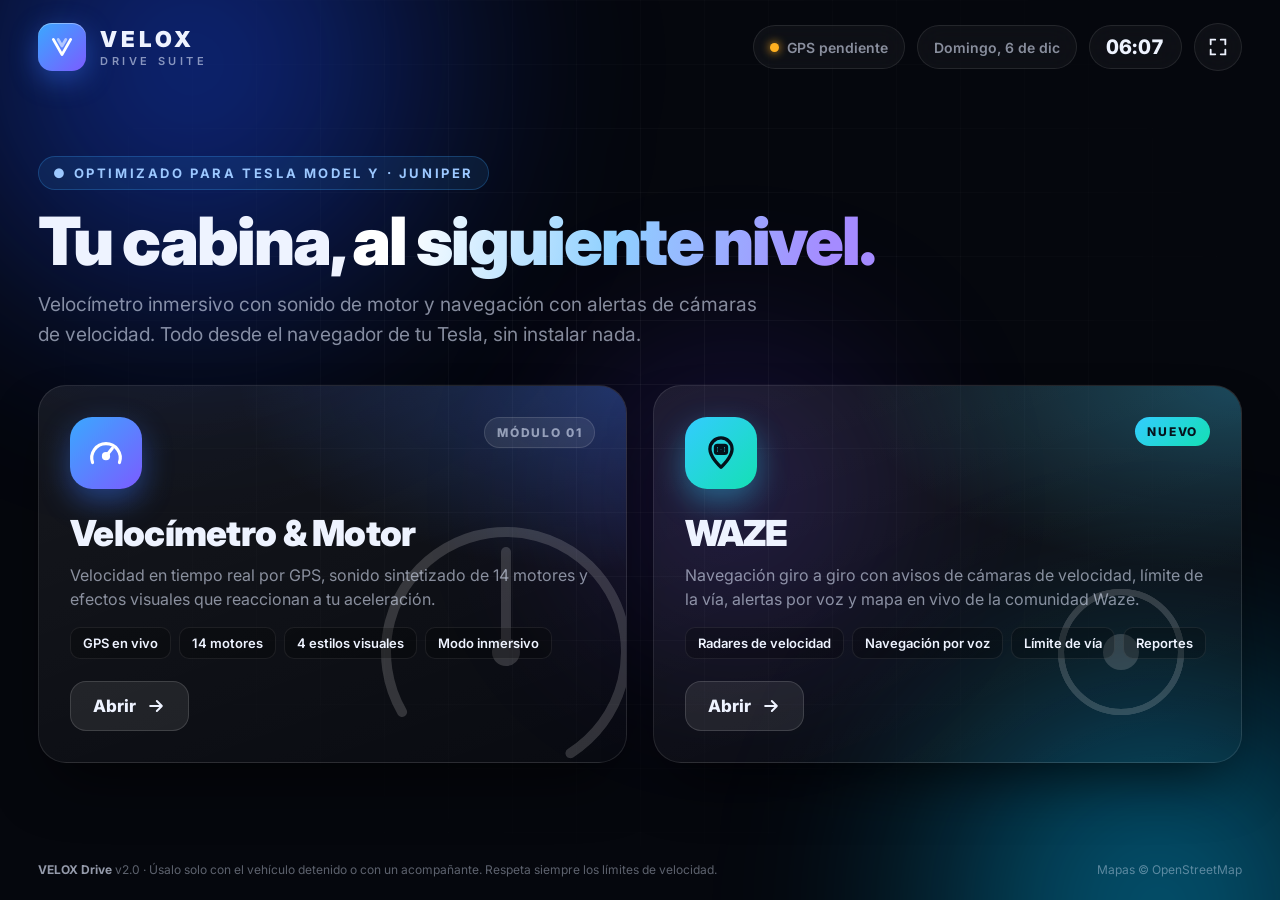
==== commit 5e4378b0: "feat: landing profesional VELOX Drive con modulos Velocimetro & Motor y WAZE con avisos de camaras" ====
--- a/index.html
+++ b/index.html
@@ -3,1246 +3,266 @@
 <head>
 <meta charset="utf-8">
 <meta name="viewport" content="width=device-width,initial-scale=1,user-scalable=no">
-<title>Velocidad y Motor · Tesla HUD</title>
+<title>VELOX Drive · Suite de conducción para Tesla Model Y</title>
+<meta name="description" content="VELOX Drive: suite de conducción para el navegador del Tesla Model Y (Juniper). Velocímetro GPS con sonido de motor y navegación WAZE con alertas de cámaras de velocidad.">
+<meta name="theme-color" content="#05070d">
+<link rel="preconnect" href="https://fonts.googleapis.com">
+<link rel="preconnect" href="https://fonts.gstatic.com" crossorigin>
+<link href="https://fonts.googleapis.com/css2?family=Inter:wght@400;500;600;700;800;900&display=swap" rel="stylesheet">
 <style>
-  :root{--hue:200}
+  :root{
+    --bg:#05070d;
+    --panel:rgba(255,255,255,.04);
+    --line:rgba(255,255,255,.09);
+    --txt:#eef3ff;
+    --mut:rgba(226,234,255,.58);
+    --a1:#3aa8ff; --a2:#7b5cff;
+    --w1:#33ccff; --w2:#14e0b4;
+  }
   *{box-sizing:border-box;margin:0;padding:0;-webkit-tap-highlight-color:transparent}
-  html,body{height:100%;background:#04060a;color:#fff;font-family:system-ui,-apple-system,"Segoe UI",Roboto,sans-serif;overflow:hidden;user-select:none;-webkit-user-select:none}
-  canvas{position:fixed;inset:0;width:100%;height:100%;display:block}
-  
-  #hud{position:fixed;inset:0;display:flex;flex-direction:column;align-items:center;justify-content:center;pointer-events:none;z-index:2}
-  #speed{
-    font-size:clamp(90px,26vw,360px);
-    font-weight:800;
-    line-height:1;
-    font-variant-numeric:tabular-nums;
-    letter-spacing:-.02em;
-    /* Resplandor con color vibrante pero equilibrado, sin cegar los números */
-    color:hsl(var(--hue) 100% 76%);
-    text-shadow:
-      0 4px 18px rgba(0,0,0,.95),
-      0 0 25px hsl(var(--hue) 100% 55% / .55),
-      0 0 60px hsl(var(--hue) 100% 50% / .28);
-    transition:color .15s, text-shadow .15s;
-  }
-  #unit{font-size:clamp(18px,3.2vw,40px);letter-spacing:.3em;opacity:.85;margin-top:.2em;text-shadow:0 2px 10px rgba(0,0,0,.9)}
-  #accel{margin-top:.8em;font-size:clamp(14px,2.2vw,26px);opacity:.95;min-height:1.4em;font-weight:600;letter-spacing:.04em;text-shadow:0 2px 12px rgba(0,0,0,.9)}
-  
-  #bottom{position:fixed;left:0;right:0;bottom:0;padding:18px 24px 22px;background:linear-gradient(transparent,rgba(0,0,0,.75));pointer-events:none;z-index:3}
-  #engname{
-    font-size:clamp(14px,1.8vw,20px);
-    font-weight:600;
-    color:rgba(255,255,255,.65);
-    text-shadow:0 1px 4px rgba(0,0,0,.8);
-  }
-  #engspec{
-    font-size:clamp(11px,1.3vw,14px);
-    color:rgba(255,255,255,.45);
-    margin-top:2px;
-    letter-spacing:.04em;
-  }
-  #rpmrow{display:flex;align-items:center;gap:14px;margin-top:12px}
-  #gear{font-size:clamp(20px,3vw,36px);font-weight:800;min-width:2.4ch;text-align:center;text-shadow:0 2px 10px rgba(0,0,0,.9)}
-  #rpmbar{flex:1;height:14px;border-radius:8px;background:rgba(255,255,255,.12);overflow:hidden;box-shadow:inset 0 1px 3px rgba(0,0,0,.6)}
-  #rpmfill{height:100%;width:0;background:linear-gradient(90deg,#2bd4ff,#ffd43b 70%,#ff3b3b);border-radius:8px;box-shadow:0 0 12px #2bd4ff88}
-  #rpmtxt{font-size:clamp(14px,2vw,22px);min-width:8ch;text-align:right;font-variant-numeric:tabular-nums;font-weight:600}
-  
-  /* Botones superiores izquierdos (Motor y Visual) */
-  .left-group{
-    position:fixed;
-    top:14px;
-    left:16px;
-    display:flex;
-    flex-direction:column;
-    gap:8px;
-    z-index:6;
-  }
-  .pill-btn{
-    height:46px;
-    min-width:175px;
-    padding:0 16px;
-    border-radius:23px;
-    border:1px solid rgba(255,255,255,.24);
-    background:rgba(18,22,32,.85);
-    backdrop-filter:blur(12px);
-    color:#fff;
-    display:flex;
-    align-items:center;
-    justify-content:space-between;
-    gap:12px;
-    cursor:pointer;
-    touch-action:manipulation;
-    transition:transform .12s, background .15s, border-color .15s, box-shadow .15s;
-  }
-  .pill-btn:active, .pill-btn.active{
-    transform:scale(0.96);
-    background:rgba(13,110,253,.55);
-    border-color:#5aa0ff;
-    box-shadow:0 0 14px rgba(13,110,253,.45);
-  }
-  .pill-tag{
-    font-size:11px;
-    font-weight:800;
-    letter-spacing:.08em;
-    opacity:.55;
-    text-transform:uppercase;
-  }
-  .pill-val{
-    font-size:14px;
-    font-weight:700;
-    color:#fff;
-  }
-  
-  #status{
-    font-size:12px;
-    opacity:.8;
-    background:rgba(10,14,22,.7);
-    backdrop-filter:blur(8px);
-    padding:5px 12px;
-    border-radius:12px;
-    border:1px solid rgba(255,255,255,.14);
-    width:fit-content;
-  }
-
-  /* Botones circulares superiores derechos (Pantalla completa y Ajustes) */
-  .btn-group{position:fixed;top:14px;right:16px;display:flex;gap:10px;z-index:6}
-  .top-btn{
-    width:50px;
-    height:50px;
-    border-radius:50%;
-    border:1px solid rgba(255,255,255,.24);
-    background:rgba(18,22,32,.85);
-    backdrop-filter:blur(12px);
-    color:#fff;
-    font-size:21px;
-    display:flex;
-    align-items:center;
-    justify-content:center;
-    cursor:pointer;
-    touch-action:manipulation;
-    transition:transform .12s, background .15s, border-color .15s, box-shadow .15s;
-  }
-  .top-btn:active, .top-btn.active{
-    transform:scale(0.94);
-    background:rgba(13,110,253,.55);
-    border-color:#5aa0ff;
-    box-shadow:0 0 14px rgba(13,110,253,.45);
-  }
-
-  /* Paneles flotantes desplegables */
-  .pop-panel{
-    position:fixed;
-    width:min(400px,92vw);
-    max-height:calc(100% - 140px);
-    overflow-y:auto;
-    overflow-x:hidden;
-    background:rgba(14,18,28,.96);
-    backdrop-filter:blur(16px);
-    border:1px solid rgba(255,255,255,.18);
-    border-radius:20px;
-    padding:18px;
-    display:none;
-    z-index:7;
-    box-shadow:0 12px 40px rgba(0,0,0,.85);
-    -webkit-overflow-scrolling:touch;
-  }
-  .pop-panel.open{display:block}
-  .pop-panel.left-panel{top:128px;left:16px}
-  .pop-panel.right-panel{top:72px;right:16px}
-  
-  .pop-panel h3{font-size:12px;letter-spacing:.14em;text-transform:uppercase;opacity:.65;margin:16px 0 8px;font-weight:700}
-  .pop-panel h3:first-child{margin-top:0}
-  
-  .eng,.themes-grid{display:grid;grid-template-columns:1fr 1fr;gap:8px}
-  .eng{max-height:54vh;overflow-y:auto;padding-right:2px}
-  
-  button.e,button.u,button.v,button.th{
-    padding:13px 8px;
-    border-radius:12px;
-    border:1px solid rgba(255,255,255,.18);
-    background:#1a202d;
-    color:#fff;
-    font-size:14px;
-    font-weight:600;
-    cursor:pointer;
-    transition:all .15s ease;
-  }
-  button.e:active,button.u:active,button.v:active,button.th:active{transform:scale(0.96)}
-  button.e.on,button.u.on,button.v.on,button.th.on{background:#0d6efd;border-color:#5aa0ff;box-shadow:0 0 14px rgba(13,110,253,.55)}
-  
-  input[type=range]{width:100%;height:38px;accent-color:#0d6efd}
-  label.row{display:flex;align-items:center;gap:12px;font-size:15px;padding:6px 0;cursor:pointer}
-  label.row input{width:22px;height:22px;accent-color:#0d6efd}
-  .opt-desc{font-size:12px;opacity:.6;margin:-2px 0 8px 34px;line-height:1.3}
-
-  #rev{position:fixed;right:22px;bottom:155px;width:125px;height:125px;border-radius:50%;border:2px solid rgba(255,255,255,.35);background:rgba(13,110,253,.38);backdrop-filter:blur(8px);color:#fff;font-size:14px;font-weight:800;letter-spacing:.06em;touch-action:none;z-index:5;display:flex;flex-direction:column;align-items:center;justify-content:center;box-shadow:0 0 25px rgba(13,110,253,.35)}
-  #rev:active,#rev.down{background:rgba(255,60,60,.6);border-color:#ff9e94;box-shadow:0 0 35px rgba(255,60,60,.65);transform:scale(0.96)}
-  #rev[hidden]{display:none}
-
-  /* Modo Inmersivo (Doble Click): oculta botones, estado, acelerar neutro y descripción técnica */
-  body.clean-mode .btn-group,
-  body.clean-mode .left-group,
-  body.clean-mode #rev,
-  body.clean-mode #engname,
-  body.clean-mode #engspec,
-  body.clean-mode .pop-panel{
-    display:none !important;
-  }
-
-  #start{position:fixed;inset:0;background:radial-gradient(circle at center, #0c1220 0%, #04060a 100%);display:flex;flex-direction:column;align-items:center;justify-content:center;gap:20px;padding:26px;text-align:center;z-index:10}
-  #start h1{font-size:clamp(28px,4.5vw,48px);font-weight:900;letter-spacing:-.01em;background:linear-gradient(135deg,#fff,#7ec8ff);-webkit-background-clip:text;-webkit-text-fill-color:transparent}
-  #start p{max-width:580px;opacity:.8;line-height:1.6;font-size:clamp(14px,1.8vw,18px)}
-  #startbtn{padding:20px 52px;font-size:22px;font-weight:800;border-radius:18px;border:0;background:linear-gradient(135deg,#0d6efd,#004bb5);color:#fff;box-shadow:0 8px 30px rgba(13,110,253,.5);cursor:pointer;transition:transform .12s}
-  #startbtn:active{transform:scale(0.95)}
-  #msg{color:#ffb74d;font-size:14px;min-height:1.2em}
-  .hint{font-size:12px;opacity:.65;margin-top:6px}
+  html,body{height:100%}
+  body{
+    background:var(--bg);color:var(--txt);
+    font-family:Inter,system-ui,-apple-system,"Segoe UI",Roboto,sans-serif;
+    overflow:hidden;user-select:none;-webkit-user-select:none;
+  }
+
+  /* ---------- Fondo animado ---------- */
+  .bg{position:fixed;inset:0;z-index:0;overflow:hidden;pointer-events:none}
+  .orb{position:absolute;border-radius:50%;filter:blur(90px);opacity:.55;will-change:transform}
+  .orb.o1{width:60vw;height:60vw;left:-15vw;top:-25vw;background:radial-gradient(circle,#1b4dff 0%,transparent 65%);animation:drift1 22s ease-in-out infinite alternate}
+  .orb.o2{width:55vw;height:55vw;right:-18vw;bottom:-28vw;background:radial-gradient(circle,#00c2ff 0%,transparent 65%);animation:drift2 26s ease-in-out infinite alternate}
+  .orb.o3{width:35vw;height:35vw;left:40vw;top:30vh;background:radial-gradient(circle,#6a3cff 0%,transparent 65%);opacity:.3;animation:drift3 30s ease-in-out infinite alternate}
+  @keyframes drift1{to{transform:translate(8vw,6vh) scale(1.1)}}
+  @keyframes drift2{to{transform:translate(-6vw,-8vh) scale(1.08)}}
+  @keyframes drift3{to{transform:translate(-10vw,6vh) scale(.9)}}
+  .grid{
+    position:absolute;inset:0;
+    background-image:linear-gradient(var(--line) 1px,transparent 1px),linear-gradient(90deg,var(--line) 1px,transparent 1px);
+    background-size:64px 64px;
+    mask-image:radial-gradient(ellipse at 50% 40%,#000 0%,transparent 75%);
+    -webkit-mask-image:radial-gradient(ellipse at 50% 40%,#000 0%,transparent 75%);
+    opacity:.5;
+  }
+
+  /* ---------- Layout ---------- */
+  .app{position:relative;z-index:1;height:100%;display:flex;flex-direction:column;padding:clamp(18px,2.6vh,30px) clamp(22px,3vw,48px)}
+
+  header{display:flex;align-items:center;justify-content:space-between;gap:20px}
+  .brand{display:flex;align-items:center;gap:14px}
+  .logo{width:48px;height:48px;border-radius:14px;display:grid;place-items:center;
+    background:linear-gradient(135deg,var(--a1),var(--a2));box-shadow:0 8px 28px rgba(58,120,255,.45),inset 0 1px 0 rgba(255,255,255,.35)}
+  .logo svg{width:26px;height:26px}
+  .brand-name{font-size:22px;font-weight:900;letter-spacing:.18em}
+  .brand-sub{font-size:11px;font-weight:600;letter-spacing:.32em;color:var(--mut);margin-top:2px}
+
+  .hdr-right{display:flex;align-items:center;gap:12px}
+  .chip{display:flex;align-items:center;gap:8px;height:44px;padding:0 16px;border-radius:22px;
+    background:var(--panel);border:1px solid var(--line);backdrop-filter:blur(14px);font-size:14px;font-weight:600;color:var(--mut)}
+  .dot{width:9px;height:9px;border-radius:50%;background:#ffb020;box-shadow:0 0 10px #ffb020}
+  .dot.ok{background:#2ee59d;box-shadow:0 0 10px #2ee59d}
+  .dot.bad{background:#ff4d6a;box-shadow:0 0 10px #ff4d6a}
+  .clock{font-size:20px;font-weight:800;color:var(--txt);font-variant-numeric:tabular-nums;letter-spacing:.02em}
+  .icon-btn{width:48px;height:48px;border-radius:50%;border:1px solid var(--line);background:var(--panel);backdrop-filter:blur(14px);
+    color:var(--txt);display:grid;place-items:center;cursor:pointer;transition:transform .12s,background .2s}
+  .icon-btn:active{transform:scale(.92);background:rgba(255,255,255,.12)}
+  .icon-btn svg{width:22px;height:22px}
+
+  main{flex:1;display:flex;flex-direction:column;justify-content:center;gap:clamp(20px,4vh,44px);min-height:0}
+
+  .hero{text-align:left;max-width:900px}
+  .eyebrow{display:inline-flex;align-items:center;gap:10px;font-size:13px;font-weight:700;letter-spacing:.2em;text-transform:uppercase;color:#9cc8ff;
+    padding:8px 14px;border-radius:999px;background:rgba(58,168,255,.1);border:1px solid rgba(58,168,255,.25)}
+  h1{font-size:clamp(34px,5.2vw,72px);font-weight:900;line-height:1.02;letter-spacing:-.03em;margin-top:18px}
+  h1 .grad{background:linear-gradient(100deg,#fff 10%,#8fd0ff 50%,#a58bff 90%);-webkit-background-clip:text;background-clip:text;-webkit-text-fill-color:transparent}
+  .lead{margin-top:14px;font-size:clamp(15px,1.5vw,20px);line-height:1.55;color:var(--mut);max-width:720px}
+
+  /* ---------- Tarjetas de módulos ---------- */
+  .modules{display:grid;grid-template-columns:repeat(2,minmax(0,1fr));gap:clamp(16px,2vw,28px)}
+  .card{
+    position:relative;display:flex;flex-direction:column;justify-content:space-between;gap:22px;
+    min-height:clamp(240px,36vh,380px);padding:clamp(22px,2.4vw,34px);
+    border-radius:28px;text-decoration:none;color:var(--txt);overflow:hidden;isolation:isolate;
+    background:linear-gradient(160deg,rgba(255,255,255,.07),rgba(255,255,255,.02));
+    border:1px solid rgba(255,255,255,.1);
+    box-shadow:0 30px 60px -20px rgba(0,0,0,.7);
+    transition:transform .25s cubic-bezier(.2,.8,.2,1),border-color .25s,box-shadow .25s;
+    animation:rise .7s cubic-bezier(.2,.8,.2,1) both;
+  }
+  .card:nth-child(2){animation-delay:.1s}
+  @keyframes rise{from{opacity:0;transform:translateY(24px)}}
+  .card::before{content:"";position:absolute;inset:0;z-index:-1;opacity:.9;transition:opacity .3s}
+  .card.speed::before{background:radial-gradient(120% 90% at 100% 0%,rgba(58,120,255,.35),transparent 55%)}
+  .card.waze::before{background:radial-gradient(120% 90% at 100% 0%,rgba(51,204,255,.32),transparent 55%)}
+  .card::after{content:"";position:absolute;inset:-1px;border-radius:inherit;padding:1px;z-index:-1;opacity:0;transition:opacity .3s;
+    -webkit-mask:linear-gradient(#000 0 0) content-box,linear-gradient(#000 0 0);-webkit-mask-composite:xor;mask-composite:exclude}
+  .card.speed::after{background:linear-gradient(135deg,var(--a1),var(--a2))}
+  .card.waze::after{background:linear-gradient(135deg,var(--w1),var(--w2))}
+  .card:hover,.card:focus-visible{transform:translateY(-4px)}
+  .card:hover::after,.card:focus-visible::after{opacity:1}
+  .card:active{transform:scale(.975)}
+  .card.speed:active{box-shadow:0 0 0 2px var(--a1),0 20px 60px -10px rgba(58,120,255,.6)}
+  .card.waze:active{box-shadow:0 0 0 2px var(--w1),0 20px 60px -10px rgba(51,204,255,.55)}
+
+  .card-top{display:flex;justify-content:space-between;align-items:flex-start;gap:16px}
+  .card-ico{width:72px;height:72px;border-radius:22px;display:grid;place-items:center;flex-shrink:0}
+  .speed .card-ico{background:linear-gradient(135deg,var(--a1),var(--a2));box-shadow:0 12px 30px rgba(58,120,255,.45)}
+  .waze .card-ico{background:linear-gradient(135deg,var(--w1),var(--w2));box-shadow:0 12px 30px rgba(51,204,255,.4)}
+  .card-ico svg{width:38px;height:38px}
+  .tag{font-size:12px;font-weight:800;letter-spacing:.14em;text-transform:uppercase;padding:7px 12px;border-radius:999px;background:rgba(255,255,255,.08);border:1px solid rgba(255,255,255,.12);color:var(--mut)}
+  .tag.new{color:#06131c;background:linear-gradient(135deg,var(--w1),var(--w2));border:0}
+
+  .card h2{font-size:clamp(26px,2.8vw,40px);font-weight:900;letter-spacing:-.02em}
+  .card p{margin-top:8px;font-size:clamp(14px,1.25vw,17px);line-height:1.5;color:var(--mut);max-width:520px}
+  .feats{display:flex;flex-wrap:wrap;gap:8px;margin-top:16px}
+  .feats span{font-size:13px;font-weight:600;padding:7px 12px;border-radius:10px;background:rgba(0,0,0,.25);border:1px solid rgba(255,255,255,.08)}
+
+  .card-cta{display:flex;align-items:center;justify-content:space-between}
+  .open{display:inline-flex;align-items:center;gap:10px;font-size:17px;font-weight:800;padding:14px 22px;border-radius:16px;background:rgba(255,255,255,.08);border:1px solid rgba(255,255,255,.14);transition:background .2s,gap .2s}
+  .card:hover .open{gap:16px}
+  .speed:hover .open{background:linear-gradient(135deg,var(--a1),var(--a2));border-color:transparent}
+  .waze:hover .open{background:linear-gradient(135deg,var(--w1),var(--w2));border-color:transparent;color:#04121b}
+  .open svg{width:20px;height:20px}
+
+  /* Mini visualizaciones decorativas */
+  .viz{position:absolute;right:-30px;bottom:-40px;width:300px;height:300px;opacity:.16;z-index:-1;pointer-events:none}
+  .needle{transform-origin:150px 150px;animation:sweep 4.5s cubic-bezier(.45,0,.2,1) infinite alternate}
+  @keyframes sweep{from{transform:rotate(-120deg)}to{transform:rotate(95deg)}}
+  .ping{transform-origin:center;transform-box:fill-box;animation:ping 2.4s ease-out infinite}
+  .ping.d2{animation-delay:.8s}.ping.d3{animation-delay:1.6s}
+  @keyframes ping{from{transform:scale(.3);opacity:1}to{transform:scale(1.6);opacity:0}}
+
+  footer{display:flex;justify-content:space-between;align-items:center;gap:16px;font-size:12px;color:rgba(226,234,255,.4);padding-top:14px}
+  footer b{color:rgba(226,234,255,.65);font-weight:700}
+
+  @media (max-width:820px){
+    body{overflow:auto}
+    .modules{grid-template-columns:1fr}
+    .chip.date{display:none}
+  }
+  @media (max-height:700px){ .lead{display:none} }
+  @media (prefers-reduced-motion:reduce){ *{animation:none!important} }
 </style>
 </head>
 <body>
-<canvas id="fx"></canvas>
-
-<div id="hud">
-  <div id="speed">0</div>
-  <div id="unit">KM/H</div>
-  <div id="accel">&nbsp;</div>
+<div class="bg" aria-hidden="true">
+  <div class="orb o1"></div><div class="orb o2"></div><div class="orb o3"></div>
+  <div class="grid"></div>
 </div>
 
-<!-- Botones superiores izquierdos (Motor y Visual) -->
-<div class="left-group">
-  <button id="engbtn" class="pill-btn" aria-label="Seleccionar motor">
-    <span class="pill-tag">Motor</span>
-    <span id="engbtn-label" class="pill-val">V8 muscle</span>
-  </button>
-  <button id="themebtn" class="pill-btn" aria-label="Estilo visual">
-    <span class="pill-tag">Visual</span>
-    <span id="themebtn-label" class="pill-val">Hiperespacio</span>
-  </button>
-  <div id="status">GPS: sin iniciar</div>
+<div class="app">
+  <header>
+    <div class="brand">
+      <div class="logo" aria-hidden="true">
+        <svg viewBox="0 0 24 24" fill="none" stroke="#fff" stroke-width="2.6" stroke-linecap="round" stroke-linejoin="round"><path d="M4 5l8 14 8-14"/><path d="M8.5 5L12 11l3.5-6" opacity=".55"/></svg>
+      </div>
+      <div>
+        <div class="brand-name">VELOX</div>
+        <div class="brand-sub">DRIVE SUITE</div>
+      </div>
+    </div>
+    <div class="hdr-right">
+      <div class="chip" id="gpsChip" title="Estado del GPS"><span class="dot" id="gpsDot"></span><span id="gpsTxt">GPS</span></div>
+      <div class="chip date" id="dateChip">—</div>
+      <div class="chip"><span class="clock" id="clock">--:--</span></div>
+      <button class="icon-btn" id="fsBtn" aria-label="Pantalla completa" title="Pantalla completa">
+        <svg viewBox="0 0 24 24" fill="none" stroke="currentColor" stroke-width="2" stroke-linecap="round"><path d="M4 9V4h5M20 9V4h-5M4 15v5h5M20 15v5h-5"/></svg>
+      </button>
+    </div>
+  </header>
+
+  <main>
+    <section class="hero">
+      <span class="eyebrow">● Optimizado para Tesla Model Y · Juniper</span>
+      <h1>Tu cabina, <span class="grad">al siguiente nivel.</span></h1>
+      <p class="lead">Velocímetro inmersivo con sonido de motor y navegación con alertas de cámaras de velocidad. Todo desde el navegador de tu Tesla, sin instalar nada.</p>
+    </section>
+
+    <nav class="modules" aria-label="Módulos">
+      <a class="card speed" id="openSpeed" href="velocidad.html">
+        <svg class="viz" viewBox="0 0 300 300" aria-hidden="true">
+          <circle cx="150" cy="150" r="120" fill="none" stroke="#fff" stroke-width="10" stroke-dasharray="560 1000" transform="rotate(150 150 150)" stroke-linecap="round"/>
+          <line class="needle" x1="150" y1="150" x2="150" y2="50" stroke="#fff" stroke-width="10" stroke-linecap="round"/>
+          <circle cx="150" cy="150" r="14" fill="#fff"/>
+        </svg>
+        <div class="card-top">
+          <div class="card-ico" aria-hidden="true">
+            <svg viewBox="0 0 24 24" fill="none" stroke="#fff" stroke-width="2" stroke-linecap="round" stroke-linejoin="round"><path d="M12 14l4-5"/><path d="M3.5 18a9 9 0 1 1 17 0"/><circle cx="12" cy="14" r="1.6" fill="#fff"/></svg>
+          </div>
+          <span class="tag">Módulo 01</span>
+        </div>
+        <div>
+          <h2>Velocímetro &amp; Motor</h2>
+          <p>Velocidad en tiempo real por GPS, sonido sintetizado de 14 motores y efectos visuales que reaccionan a tu aceleración.</p>
+          <div class="feats"><span>GPS en vivo</span><span>14 motores</span><span>4 estilos visuales</span><span>Modo inmersivo</span></div>
+        </div>
+        <div class="card-cta">
+          <span class="open">Abrir <svg viewBox="0 0 24 24" fill="none" stroke="currentColor" stroke-width="2.4" stroke-linecap="round" stroke-linejoin="round"><path d="M5 12h14M13 6l6 6-6 6"/></svg></span>
+        </div>
+      </a>
+
+      <a class="card waze" id="openWaze" href="waze.html">
+        <svg class="viz" viewBox="0 0 300 300" aria-hidden="true">
+          <circle class="ping" cx="150" cy="150" r="60" fill="none" stroke="#fff" stroke-width="6"/>
+          <circle class="ping d2" cx="150" cy="150" r="60" fill="none" stroke="#fff" stroke-width="6"/>
+          <circle class="ping d3" cx="150" cy="150" r="60" fill="none" stroke="#fff" stroke-width="6"/>
+          <circle cx="150" cy="150" r="18" fill="#fff"/>
+        </svg>
+        <div class="card-top">
+          <div class="card-ico" aria-hidden="true">
+            <svg viewBox="0 0 24 24" fill="none" stroke="#04121b" stroke-width="2.1" stroke-linecap="round" stroke-linejoin="round"><path d="M12 21s-7-6.2-7-11.5A7 7 0 0 1 19 9.5C19 14.8 12 21 12 21z"/><rect x="8.5" y="7.2" width="7" height="5" rx="1.2"/><circle cx="12" cy="9.7" r="1.3"/></svg>
+          </div>
+          <span class="tag new">Nuevo</span>
+        </div>
+        <div>
+          <h2>WAZE</h2>
+          <p>Navegación giro a giro con avisos de cámaras de velocidad, límite de la vía, alertas por voz y mapa en vivo de la comunidad Waze.</p>
+          <div class="feats"><span>Radares de velocidad</span><span>Navegación por voz</span><span>Límite de vía</span><span>Reportes</span></div>
+        </div>
+        <div class="card-cta">
+          <span class="open">Abrir <svg viewBox="0 0 24 24" fill="none" stroke="currentColor" stroke-width="2.4" stroke-linecap="round" stroke-linejoin="round"><path d="M5 12h14M13 6l6 6-6 6"/></svg></span>
+        </div>
+      </a>
+    </nav>
+  </main>
+
+  <footer>
+    <span><b>VELOX Drive</b> v2.0 · Úsalo solo con el vehículo detenido o con un acompañante. Respeta siempre los límites de velocidad.</span>
+    <span>Mapas © OpenStreetMap</span>
+  </footer>
 </div>
-
-<!-- Botones superiores derechos (Pantalla completa y Ajustes) -->
-<div class="btn-group">
-  <button id="fsbtn" class="top-btn" aria-label="Pantalla completa" title="Pantalla completa">⛶</button>
-  <button id="gearbtn" class="top-btn" aria-label="Ajustes" title="Ajustes">⚙</button>
-</div>
-
-<button id="rev" hidden>ACELERAR<br><span style="font-size:11px;opacity:.85;font-weight:normal">(neutro)</span></button>
-
-<!-- Panel Desplegable Izquierdo: Motores -->
-<div id="panel-engine" class="pop-panel left-panel">
-  <h3>Seleccionar Motor</h3>
-  <div class="eng" id="engbtns"></div>
-</div>
-
-<!-- Panel Desplegable Izquierdo: Temas Visuales -->
-<div id="panel-theme" class="pop-panel left-panel">
-  <h3>Estilo Visual</h3>
-  <label class="row"><input type="checkbox" id="fxon" checked> Efectos visuales activados</label>
-  <div class="themes-grid">
-    <button class="th on" data-th="hyperspace">Hiperespacio</button>
-    <button class="th" data-th="cyber_grid">Cyber Grid</button>
-    <button class="th" data-th="vortex">Vórtice Sónico</button>
-    <button class="th" data-th="minimal">Minimal OLED</button>
-  </div>
-</div>
-
-<!-- Panel Desplegable Derecho: Ajustes Generales -->
-<div id="panel-settings" class="pop-panel right-panel">
-  <h3>Sonido</h3>
-  <div class="eng">
-    <button class="v on" data-v="0">Cabina</button>
-    <button class="v" data-v="1">Escape (exterior)</button>
-  </div>
-  <label class="row"><input type="checkbox" id="amb"> Viento y rodadura</label>
-  <p class="opt-desc">Sonido de flujo de aire y fricción de neumáticos.</p>
-
-  <h3>Volumen</h3>
-  <input type="range" id="vol" min="0" max="100" value="60">
-
-  <h3>Unidad</h3>
-  <div class="eng">
-    <button class="u on" data-u="kmh">km/h</button>
-    <button class="u" data-u="mph">mph</button>
-  </div>
-
-  <h3>Opciones de Aceleración</h3>
-  <label class="row"><input type="checkbox" id="accelfx"> Sensación de aceleración (G-Force & Warp)</label>
-  <p class="opt-desc">Agrega micro-vibración suave y estelas extra al acelerar fuerte.</p>
-  <label class="row"><input type="checkbox" id="flashfx"> Destello de corte y cambio de marcha</label>
-  <p class="opt-desc">Aviso luminoso en cambios de marcha y corte del limitador.</p>
-
-  <h3>Pruebas (sin GPS)</h3>
-  <label class="row"><input type="checkbox" id="demo"> Demo automática: acelera y frena</label>
-  <label class="row"><input type="checkbox" id="test"> Simular velocidad a mano</label>
-  <input type="range" id="tspeed" min="0" max="260" value="0">
-
-  <p class="hint">Tip: Toca dos veces la pantalla mientras conduces para ocultar los botones (Modo Inmersivo).</p>
-</div>
-
-<div id="bottom">
-  <div id="engname">—</div>
-  <div id="engspec">—</div>
-  <div id="rpmrow">
-    <div id="gear">N</div>
-    <div id="rpmbar"><div id="rpmfill"></div></div>
-    <div id="rpmtxt">0 rpm</div>
-  </div>
-</div>
-
-<div id="start">
-  <h1>Velocidad y Motor</h1>
-  <p>Mide tu velocidad con el GPS del navegador, genera efectos visuales dinámicos y reproduce sonido físico realista de motor. Optimizado para el navegador de tu Tesla Model Y.</p>
-  <p>Tus ajustes se guardan automáticamente. Toca dos veces la pantalla para alternar el modo inmersivo limpio.</p>
-  <button id="startbtn">Iniciar HUD</button>
-  <div id="msg"></div>
-</div>
-
-<!-- ===== Núcleo del sintetizador (se carga en el hilo principal y en el AudioWorklet) ===== -->
-<script type="text/plain" id="core">
-const PROFILES = {
-  v8:{label:'V8 muscle',name:'V8 americano (cross-plane)',desc:'Rugoso y grave, con burbujeo y petardeos al soltar el acelerador',spec:'8 cil. en V · cross-plane · 6.200 rpm · 6 marchas',
-    idle:750,red:6200,riseT:1.1,shift:.22,
-    fire:[0,90,180,270,360,450,540,630],bank:[0,1,1,0,1,0,0,1],w:[1,1,1,1,1,1,1,1],
-    a:27,m:1,pipe:86,skew:1.045,fb:.62,lfc:1500,
-    body:[[55,3,.55],[110,2.5,.4],[220,3,.25]],sat:1.6,lp:[700,3200],
-    bark:.22,knock:0,ka:5,intake:.1,turbo:0,bov:0,pops:6,burble:.9,jit:.1,whine:0,tire:1,limHz:14,gain:0.8,
-    vmax:[48,78,112,150,190,235]},
-  v8f:{label:'V8 deportivo',name:'V8 deportivo (flat-plane)',desc:'Agudo y gritón, sube de vueltas muy rápido y suena metálico',spec:'8 cil. en V · flat-plane · 9.000 rpm · 6 marchas',
-    idle:1000,red:9000,riseT:.55,shift:.1,
-    fire:[0,90,180,270,360,450,540,630],bank:[0,1,0,1,0,1,0,1],w:[1,1,1,1,1,1,1,1],
-    a:20,m:1,pipe:120,skew:1.02,fb:.5,lfc:3000,
-    body:[[90,3,.3],[180,3,.25],[360,3,.12]],sat:1.2,lp:[1200,6500],
-    bark:.25,knock:0,ka:5,intake:.14,turbo:0,bov:0,pops:5,burble:.3,jit:.05,whine:.02,tire:1,limHz:18,gain:1.2,
-    vmax:[62,94,128,164,200,248]},
-  i4t:{label:'Turbo 4 cil.',name:'4 cilindros turbo',desc:'Silbido de turbina, soplido al soltar y sonido nervioso',spec:'4 en línea · turbo · 7.000 rpm · 6 marchas',
-    idle:850,red:7000,riseT:.7,shift:.18,
-    fire:[0,180,360,540],bank:[0,0,0,0],w:[1,1,1,1],
-    a:34,m:1,pipe:105,skew:1,fb:.55,lfc:2200,
-    body:[[70,3,.4],[140,3,.3],[280,3,.15]],sat:1.8,lp:[900,4500],
-    bark:.16,knock:0,ka:5,intake:.18,turbo:1,bov:1,pops:3,burble:.4,jit:.12,whine:.03,tire:1,limHz:14,gain:0.7,
-    vmax:[38,62,90,125,165,215]},
-  boxer:{label:'Boxer 4 cil.',name:'Boxer 4 cilindros',desc:'Retumbo irregular y ronco por los escapes de distinta longitud',spec:'4 opuestos · turbo · 7.000 rpm · 6 marchas',
-    idle:800,red:7000,riseT:.75,shift:.18,
-    fire:[0,215,360,575],bank:[0,1,0,1],w:[1,1,1,1],
-    a:30,m:1,pipe:70,skew:1.12,fb:.6,lfc:1800,
-    body:[[60,3,.5],[120,3,.4],[240,3,.2]],sat:2.2,lp:[800,4200],
-    bark:.2,knock:0,ka:5,intake:.12,turbo:.6,bov:1,pops:8,burble:.9,jit:.12,whine:.02,tire:1,limHz:14,gain:0.75,
-    vmax:[40,66,95,132,170,218]},
-  i6:{label:'6 en línea',name:'6 cilindros en línea',desc:'Suave, redondo y muy lineal, con un zumbido sedoso',spec:'6 en línea · 7.000 rpm · 6 marchas',
-    idle:750,red:7000,riseT:.8,shift:.16,
-    fire:[0,120,240,360,480,600],bank:[0,0,0,0,0,0],w:[1,1,1,1,1,1],
-    a:36,m:1,pipe:95,skew:1,fb:.5,lfc:2800,
-    body:[[80,3,.35],[160,3,.3],[320,3,.14]],sat:1.1,lp:[1100,5500],
-    bark:.1,knock:0,ka:5,intake:.16,turbo:0,bov:0,pops:2,burble:.2,jit:.05,whine:.02,tire:1,limHz:14,gain:1.0,
-    vmax:[48,78,112,152,196,245]},
-  v10:{label:'V10 superdeportivo',name:'V10 superdeportivo',desc:'Chillón y potente, con un aullido de alto régimen',spec:'10 cil. en V · 8.700 rpm · 6 marchas',
-    idle:1000,red:8700,riseT:.6,shift:.1,
-    fire:[0,72,144,216,288,360,432,504,576,648],bank:[0,1,0,1,0,1,0,1,0,1],w:[1,1,1,1,1,1,1,1,1,1],
-    a:18,m:1,pipe:130,skew:1.03,fb:.5,lfc:3500,
-    body:[[100,3,.25],[200,3,.2]],sat:1.3,lp:[1400,7000],
-    bark:.22,knock:0,ka:5,intake:.15,turbo:0,bov:0,pops:6,burble:.3,jit:.05,whine:.03,tire:1,limHz:18,gain:1.1,
-    vmax:[58,90,125,160,198,250]},
-  v12:{label:'V12 clásico',name:'V12 clásico',desc:'Fino, continuo y de sonido muy agudo, casi un chillido de seda',spec:'12 cil. en V · 8.500 rpm · 6 marchas',
-    idle:900,red:8500,riseT:.7,shift:.14,
-    fire:[0,60,120,180,240,300,360,420,480,540,600,660],bank:[0,1,0,1,0,1,0,1,0,1,0,1],w:[1,1,1,1,1,1,1,1,1,1,1,1],
-    a:15,m:1,pipe:150,skew:1.02,fb:.45,lfc:4000,
-    body:[[110,3,.22],[220,3,.18]],sat:1,lp:[1600,7500],
-    bark:.12,knock:0,ka:5,intake:.15,turbo:0,bov:0,pops:3,burble:.1,jit:.03,whine:.03,tire:1,limHz:18,gain:1.4,
-    vmax:[55,88,122,160,200,252]},
-  rotary:{label:'Rotativo',name:'Rotativo (Wankel)',desc:'Zumbido metálico y rasposo, ralentí irregular y gira altísimo',spec:'2 rotores · 9.000 rpm · 6 marchas',
-    idle:1000,red:9000,riseT:.5,shift:.1,
-    fire:[0,180,360,540],bank:[0,1,0,1],w:[1,.92,1,.92],
-    a:9,m:1,pipe:160,skew:1.05,fb:.55,lfc:3500,
-    body:[[120,4,.2],[300,4,.15]],sat:3.5,lp:[2000,6500],
-    bark:.45,knock:0,ka:5,intake:.12,turbo:0,bov:0,pops:10,burble:.5,jit:.15,whine:.02,tire:1,limHz:20,gain:0.8,
-    vmax:[45,72,102,140,180,230]},
-  diesel:{label:'Diésel turbo',name:'Diésel turbo 6 cilindros',desc:'Golpeteo grave de inyectores, poco régimen y mucho torque',spec:'6 en línea · diésel · 4.400 rpm · 6 marchas',
-    idle:650,red:4400,riseT:2,shift:.35,
-    fire:[0,120,240,360,480,600],bank:[0,0,0,0,0,0],w:[1,1,1,1,1,1],
-    a:44,m:1,pipe:70,skew:1,fb:.62,lfc:1200,
-    body:[[45,3,.5],[90,3,.45],[180,3,.2]],sat:3,lp:[400,1500],
-    bark:.1,knock:.55,ka:6,intake:.1,turbo:.8,bov:0,pops:0,burble:0,jit:.1,whine:0,tire:1,limHz:12,gain:0.8,
-    vmax:[24,42,64,90,125,165]},
-  vtwin:{label:'Moto V-twin',name:'Moto V-twin',desc:'Latido pesado y espaciado, el clásico "papa-papa"',spec:'2 cil. en V a 45° · 5.500 rpm · 6 marchas',
-    idle:900,red:5500,riseT:.9,shift:.2,
-    fire:[0,315],bank:[0,1],w:[1,1],
-    a:38,m:1,pipe:65,skew:1.04,fb:.6,lfc:1400,
-    body:[[50,3,.5],[100,3,.4]],sat:2.4,lp:[600,3000],
-    bark:.2,knock:0,ka:5,intake:.12,turbo:0,bov:0,pops:6,burble:1,jit:.18,whine:0,tire:.8,limHz:12,gain:0.8,
-    vmax:[35,60,88,118,148,175]},
-  moto4:{label:'Moto superbike',name:'Moto superbike 4 cilindros',desc:'Aullido agudo hasta 14.000 rpm, con soplido de caja de aire',spec:'4 en línea · 14.000 rpm · 6 marchas',
-    idle:1300,red:14000,riseT:.35,shift:.07,
-    fire:[0,180,360,540],bank:[0,0,0,0],w:[1,1,1,1],
-    a:16,m:1,pipe:190,skew:1,fb:.5,lfc:5000,
-    body:[[160,3,.2],[320,3,.15]],sat:1.2,lp:[2200,9000],
-    bark:.2,knock:0,ka:5,intake:.35,turbo:0,bov:0,pops:8,burble:.3,jit:.05,whine:.06,tire:.6,limHz:22,gain:1.1,
-    vmax:[70,105,140,175,210,260]},
-  thumper:{label:'Moto monocilíndrica',name:'Moto monocilíndrica',desc:'Un golpe por ciclo: cada explosión se oye por separado',spec:'1 cil. · 4 tiempos · 9.500 rpm · 5 marchas',
-    idle:1700,red:9500,riseT:.45,shift:.12,
-    fire:[0],bank:[0],w:[1],
-    a:28,m:1,pipe:120,skew:1,fb:.58,lfc:2600,
-    body:[[85,3,.35],[170,3,.25]],sat:2,lp:[900,4500],
-    bark:.35,knock:0,ka:5,intake:.2,turbo:0,bov:0,pops:6,burble:.7,jit:.2,whine:0,tire:.7,limHz:16,gain:1.0,
-    vmax:[30,48,68,90,115]},
-  ev:{label:'Eléctrico',name:'Eléctrico',desc:'Zumbido limpio del inversor que sube de tono con la velocidad',spec:'Motor eléctrico · sin marchas',
-    ev:[[1,1],[2,.3],[3,.45],[6,.2]],evBase:110,evK:8,evGain:.5,jet:0,tire:1.3,gain:0.85,idle:0,red:1,vmax:[200]},
-  ev2:{label:'Futurista',name:'Futurista (turbina)',desc:'Turbina de nave: silbido agudo con soplo de aire',spec:'Turbina eléctrica · sin marchas',
-    ev:[[1,1],[1.5,.4],[2,.5],[3,.25],[5,.12]],evBase:180,evK:11,evGain:.4,jet:.35,tire:1.1,gain:1.0,idle:0,red:1,vmax:[200]}
-};
-
-function clamp(x,a,b){return x<a?a:(x>b?b:x);}
-function mkBP(f,Q,sr){var w=2*Math.PI*f/sr,al=Math.sin(w)/(2*Q),c=Math.cos(w),a0=1+al;
-  return {b0:al/a0,b1:0,b2:-al/a0,a1:-2*c/a0,a2:(1-al)/a0,z1:0,z2:0};}
-function bq(f,x){var y=f.b0*x+f.z1;f.z1=f.b1*x-f.a1*y+f.z2;f.z2=f.b2*x-f.a2*y;return y;}
-
-class EngineDSP{
-  constructor(sr){
-    this.sr=sr;this.c=null;this.th=0;this.sd=2463534242;this.t=0;
-    this.rpm=800;this.thr=0;this.spd=0;this.regen=0;
-    this.tg={rpm:800,thr:0,speed:0,lim:0,regen:0,st:0,view:0,amb:0};
-    this.prevD=new Float64Array(16);this.ea=new Float64Array(16);
-    this.bf0=new Float32Array(8192);this.bf1=new Float32Array(8192);this.wp=0;
-    this.lp0=0;this.lp1=0;this.hxl=0;this.hyl=0;this.hxr=0;this.hyr=0;
-    this.f0=0;this.f1=0;this.f2=0;this.f3=0;
-    this.pop=0;this.popLP=0;this.popPh=0;this.popD=Math.exp(-1/(sr*0.028));
-    this.spool=0;this.bov=0;this.hi=0;this.tPh=0;this.bovD=Math.exp(-1/(sr*0.35));
-    this.ksU=1-Math.exp(-1/(sr*0.35));this.ksD=1-Math.exp(-1/(sr*0.7));
-    this.gS=1;this.inLP=0;this.wLP=0;this.whPh=0;this.stPh=0;this.stLP=0;this.stA=0;
-    this.evPh=new Float64Array(8);
-    this.barkF=mkBP(1900,0.9,sr);this.knockF=mkBP(2600,0.8,sr);this.intF=mkBP(700,0.7,sr);
-    this.bovF=mkBP(3600,0.6,sr);this.tireF=mkBP(520,0.7,sr);this.jetF=mkBP(2200,0.9,sr);
-    this.bodyF=[];this.bodyG=[];this.D0=500;this.D1=500;this.lc=0.2;
-  }
-  rnd(){var x=this.sd;x^=x<<13;x^=x>>>17;x^=x<<5;this.sd=x;return (x>>>0)/4294967296;}
-  setCfg(c){
-    var sr=this.sr,j,k;this.c=c;
-    var pf=c.pipe||100;
-    this.D0=Math.max(8,Math.min(8000,Math.round(sr/pf)));
-    this.D1=Math.max(8,Math.min(8000,Math.round(sr/(pf*(c.skew||1)))));
-    this.lc=1-Math.exp(-2*Math.PI*(c.lfc||2000)/sr);
-    this.bf0.fill(0);this.bf1.fill(0);this.lp0=0;this.lp1=0;
-    this.bodyF=[];this.bodyG=[];
-    if(c.body){for(j=0;j<c.body.length;j++){this.bodyF.push(mkBP(c.body[j][0],c.body[j][1],sr));this.bodyG.push(c.body[j][2]);}}
-    if(c.fire){for(k=0;k<c.fire.length;k++){this.ea[k]=c.w[k];this.prevD[k]=0;}}
-    this.rpm=this.tg.rpm;this.spool=0;this.bov=0;this.pop=0;
-    this.f0=this.f1=this.f2=this.f3=0;
-  }
-  set(m){
-    var t=this.tg;
-    if(m.rpm!==undefined)t.rpm=m.rpm;
-    if(m.thr!==undefined)t.thr=m.thr;
-    if(m.speed!==undefined)t.speed=m.speed;
-    t.lim=m.lim|0;t.regen=m.regen||0;t.st=m.st||0;t.view=m.view|0;
-    t.amb=(m.amb===undefined)?0:m.amb;
-  }
-  render(L,R,n){
-    var c=this.c;
-    if(!c){for(var z=0;z<n;z++){L[z]=0;R[z]=0;}return;}
-    if(c.ev){this.renderEV(L,R,n);return;}
-    var sr=this.sr,tg=this.tg;
-    var ks=1-Math.exp(-1/(sr*0.025)),kt=1-Math.exp(-1/(sr*0.04));
-    var rnB=clamp((this.rpm-c.idle)/(c.red-c.idle),0,1),rn2=rnB*rnB;
-    var view=tg.view?1:0;
-    var fc=(c.lp[0]+c.lp[1]*(0.25*rnB+0.75*this.thr))*(view?1.3:0.6);
-    var lpa=1-Math.exp(-6.2831853*Math.min(fc,sr*0.4)/sr);
-    var bodyMix=view?0.35:1;
-    var wA=1-Math.exp(-6.2831853*(150+3*this.spd)/sr);
-    var sp17=clamp(this.spd/170,0,1.3);
-    var wLev=sp17*sp17*0.30*tg.amb,tLev=sp17*0.16*c.tire*tg.amb;
-    var nf=c.fire.length,fire=c.fire,bank=c.bank,w=c.w,nb=this.bodyF.length;
-    var D0=this.D0,D1=this.D1,fb=c.fb,lc=this.lc,drive=c.sat;
-    var barkG=c.bark,knockG=c.knock,ka=c.ka,intG=c.intake,turb=c.turbo,pops=c.pops;
-    var TWO_PI=6.2831853;
-    for(var i=0;i<n;i++){
-      this.rpm+=(tg.rpm-this.rpm)*ks;this.thr+=(tg.thr-this.thr)*kt;
-      this.spd+=(tg.speed-this.spd)*kt;this.regen+=(tg.regen-this.regen)*kt;
-      var rpm=this.rpm,thr=this.thr;
-      this.th+=6*rpm/sr;if(this.th>=720)this.th-=720;
-      var th=this.th;this.t+=1/sr;
-      var gate=tg.lim?(((this.t*c.limHz)%1)<0.5?0:1):1;
-      var aE=c.a*(1.3-0.4*thr),aMax=aE*7,load=0.28+0.72*thr;
-      var s0=0,s1=0,env=0,kenv=0;
-      for(var k=0;k<nf;k++){
-        var d=th-fire[k];if(d<0)d+=720;
-        if(d<this.prevD[k]){
-          var a=w[k]*(1+c.jit*(2*this.rnd()-1));
-          if(thr<0.12&&this.rnd()<0.45*c.burble)a*=0.15;
-          this.ea[k]=a*gate;
-        }
-        this.prevD[k]=d;
-        if(d<aMax){
-          var x=d/aE,g=x*Math.exp(1-x);if(c.m>1)g*=g;
-          var p=this.ea[k]*g;
-          if(bank[k])s1+=p;else s0+=p;
-          env+=p;
-        }
-        if(knockG>0&&d<40)kenv+=this.ea[k]*Math.exp(-d/ka);
-      }
-      s0*=load;s1*=load;
-      if(pops>0){
-        var pe=pops*clamp(1-thr*8,0,1)*clamp((rpm/c.red-0.28)*2.2,0,1);
-        if(pe>0&&this.rnd()<pe*1.3/sr)this.pop=0.6+0.7*this.rnd();
-      }
-      var pv=0;
-      if(this.pop>0.002){
-        this.pop*=this.popD;
-        this.popLP+=0.12*((this.rnd()*2-1)-this.popLP);
-        this.popPh+=TWO_PI*58/sr;
-        pv=this.pop*(this.popLP*1.6+Math.sin(this.popPh)*0.5);
-      }else this.pop=0;
-      var wp=this.wp;
-      var d0=this.bf0[(wp-D0)&8191],d1=this.bf1[(wp-D1)&8191];
-      this.lp0+=lc*(d0-this.lp0);this.lp1+=lc*(d1-this.lp1);
-      var y0=s0+pv+fb*this.lp0,y1=s1+pv*0.8+fb*this.lp1;
-      this.bf0[wp]=y0;this.bf1[wp]=y1;this.wp=(wp+1)&8191;
-      var mono=(y0+y1)*0.5,body=0;
-      for(var j=0;j<nb;j++)body+=this.bodyG[j]*bq(this.bodyF[j],mono);
-      var l=y0*0.8+y1*0.2+body*bodyMix,r=y1*0.8+y0*0.2+body*bodyMix;
-      var hl=l-this.hxl+0.998*this.hyl;this.hxl=l;this.hyl=hl;l=hl;
-      var hr=r-this.hxr+0.998*this.hyr;this.hxr=r;this.hyr=hr;r=hr;
-      l*=drive;r*=drive;l=l/(1+Math.abs(l));r=r/(1+Math.abs(r));
-      this.gS+=(gate-this.gS)*0.004;var gm=0.3+0.7*this.gS;l*=gm;r*=gm;
-      var nz=this.rnd()*2-1,lay=0,lay2=0,lay3=0;
-      lay+=bq(this.barkF,nz*env)*barkG*(0.25+0.75*thr)*3;
-      if(knockG>0)lay+=bq(this.knockF,nz*kenv)*knockG*(0.5+0.5*thr)*2.5;
-      this.inLP+=0.06*(nz-this.inLP);
-      lay+=bq(this.intF,this.inLP*3)*intG*(0.12+0.88*thr)*rn2*2;
-      l+=lay;r+=lay;
-      this.f0+=lpa*(l-this.f0);this.f1+=lpa*(this.f0-this.f1);l=this.f1;
-      this.f2+=lpa*(r-this.f2);this.f3+=lpa*(this.f2-this.f3);r=this.f3;
-      lay2+=pv*0.35;
-      if(turb>0){
-        var tgt=thr*clamp((rpm-c.red*0.3)/(c.red*0.35),0,1);
-        this.spool+=(tgt-this.spool)*(tgt>this.spool?this.ksU:this.ksD);
-        if(thr>0.6)this.hi=1;
-        if(this.hi&&thr<0.25){this.hi=0;if(c.bov>0&&this.spool>0.35)this.bov=this.spool;}
-        this.bov*=this.bovD;
-        this.tPh+=TWO_PI*(1400+5200*this.spool)/sr;if(this.tPh>TWO_PI)this.tPh-=TWO_PI;
-        var sl=this.spool*this.spool;
-        lay2+=(Math.sin(this.tPh)*0.5+Math.sin(2*this.tPh)*0.15)*turb*0.07*sl;
-        if(this.bov>0.01)lay2+=bq(this.bovF,nz)*this.bov*turb*0.6;
-      }
-      if(c.whine>0&&this.spd>3){
-        this.whPh+=TWO_PI*(this.spd*3.4)/sr;if(this.whPh>TWO_PI)this.whPh-=TWO_PI;
-        lay2+=(Math.sin(this.whPh)+0.4*Math.sin(2*this.whPh))*c.whine*0.12*(0.3+0.7*thr);
-      }
-      this.stA+=(tg.st-this.stA)*0.003;
-      if(this.stA>0.01){
-        this.stPh+=(150+20*Math.sin(this.t*70))/sr;if(this.stPh>1)this.stPh-=1;
-        this.stLP+=0.12*((this.stPh*2-1)-this.stLP);
-        lay3+=this.stLP*0.2*this.stA*(0.85+0.15*Math.sin(TWO_PI*13*this.t));
-      }
-      lay2=lay2*(view?1:0.6)+lay3;
-      l=(l+lay2)*c.gain;r=(r+lay2)*c.gain;
-      if(tg.amb>0){
-        this.wLP+=wA*((this.rnd()*2-1)-this.wLP);
-        var am=this.wLP*wLev*3+bq(this.tireF,this.rnd()*2-1)*tLev;
-        l+=am;r+=am;
-      }
-      l=l/(1+0.3*Math.abs(l));r=r/(1+0.3*Math.abs(r));
-      if(!(l===l))l=0;if(!(r===r))r=0;
-      L[i]=l;R[i]=r;
-    }
-  }
-  renderEV(L,R,n){
-    var c=this.c,sr=this.sr,tg=this.tg;
-    var ks=1-Math.exp(-1/(sr*0.03)),kt=1-Math.exp(-1/(sr*0.06));
-    var view=tg.view?1:0;
-    var lpa=1-Math.exp(-6.2831853*(view?9000:4500)/sr);
-    var np=c.ev.length,TWO_PI=6.2831853;
-    var sp17,wLev,tLev,wA;
-    for(var i=0;i<n;i++){
-      this.spd+=(tg.speed-this.spd)*ks;this.thr+=(tg.thr-this.thr)*kt;this.regen+=(tg.regen-this.regen)*kt;
-      var spd=this.spd,load=Math.max(this.thr,this.regen*0.75);
-      var f0=c.evBase+c.evK*spd;
-      var amp=clamp(spd/3,0,1)*(0.3+0.7*load);
-      var s=0;
-      for(var j=0;j<np;j++){
-        this.evPh[j]+=TWO_PI*f0*c.ev[j][0]/sr;if(this.evPh[j]>TWO_PI)this.evPh[j]-=TWO_PI;
-        s+=c.ev[j][1]*Math.sin(this.evPh[j]);
-      }
-      s*=amp*c.evGain;
-      if(c.jet>0){s+=bq(this.jetF,this.rnd()*2-1)*c.jet*amp*(0.3+0.7*this.thr)*(spd/200+0.2)*2;}
-      this.f0+=lpa*(s-this.f0);this.f1+=lpa*(this.f0-this.f1);s=this.f1;
-      sp17=clamp(spd/170,0,1.3);wA=1-Math.exp(-TWO_PI*(150+3*spd)/sr);
-      wLev=sp17*sp17*0.30*tg.amb;tLev=sp17*0.16*c.tire*tg.amb;
-      var l=s,r=s;
-      if(tg.amb>0){
-        this.wLP+=wA*((this.rnd()*2-1)-this.wLP);
-        var am=this.wLP*wLev*3+bq(this.tireF,this.rnd()*2-1)*tLev;
-        l+=am;r+=am;
-      }
-      l=l/(1+0.3*Math.abs(l));r=r/(1+0.3*Math.abs(r));
-      if(!(l===l))l=0;if(!(r===r))r=0;
-      L[i]=l;R[i]=r;
-    }
-  }
-}
-</script>
 
 <script>
 "use strict";
 const $ = id => document.getElementById(id);
-const clamp = (x,a,b) => Math.max(a,Math.min(b,x));
-const CORE = document.getElementById('core').textContent;
-const {EngineDSP, PROFILES} = new Function(CORE + ';return {EngineDSP:EngineDSP,PROFILES:PROFILES};')();
-
-/* Nombres legibles de temas */
-const THEME_LABELS = {
-  hyperspace: 'Hiperespacio',
-  cyber_grid: 'Cyber Grid',
-  vortex: 'Vórtice Sónico',
-  minimal: 'Minimal OLED'
+
+/* Reloj y fecha */
+function tick(){
+  const d = new Date();
+  $('clock').textContent = d.toLocaleTimeString('es-CO',{hour:'2-digit',minute:'2-digit',hour12:false});
+  const s = d.toLocaleDateString('es-CO',{weekday:'long',day:'numeric',month:'short'});
+  $('dateChip').textContent = s.charAt(0).toUpperCase() + s.slice(1);
+}
+tick(); setInterval(tick, 10000);
+
+/* Estado del permiso de GPS (sin solicitarlo todavía) */
+function setGps(state){
+  const dot = $('gpsDot'), txt = $('gpsTxt');
+  dot.className = 'dot' + (state==='granted' ? ' ok' : state==='denied' ? ' bad' : '');
+  txt.textContent = state==='granted' ? 'GPS listo' : state==='denied' ? 'GPS bloqueado' : 'GPS pendiente';
+}
+if (!('geolocation' in navigator)) setGps('denied');
+else if (navigator.permissions && navigator.permissions.query) {
+  navigator.permissions.query({name:'geolocation'}).then(p => { setGps(p.state); p.onchange = () => setGps(p.state); }).catch(() => setGps('prompt'));
+} else setGps('prompt');
+
+/* Pantalla completa */
+const isFs = () => !!(document.fullscreenElement || document.webkitFullscreenElement);
+$('fsBtn').onclick = () => {
+  const el = document.documentElement;
+  if (!isFs()) (el.requestFullscreen || el.webkitRequestFullscreen).call(el);
+  else (document.exitFullscreen || document.webkitExitFullscreen).call(document);
 };
-
-/* ---------- Persistencia Local (localStorage) ---------- */
-const PREFS_KEY = 'tesla_hud_user_prefs_v3';
-let cur = 'v8';
-let vol = 0.6, unit = 'kmh', view = 0;
-// Por defecto desactivados según solicitud:
-let amb = 0;        // Viento y rodadura
-let fxOn = true, vfxTheme = 'hyperspace';
-let accelFx = false; // Sensación de aceleración (G-Force & Warp)
-let flashFx = false; // Destello de corte y cambio de marcha
-
-function loadPreferences() {
-  try {
-    const raw = localStorage.getItem(PREFS_KEY);
-    if (!raw) return;
-    const p = JSON.parse(raw);
-    if (p.cur && PROFILES[p.cur]) cur = p.cur;
-    if (typeof p.vol === 'number') vol = clamp(p.vol, 0, 1);
-    if (p.unit === 'kmh' || p.unit === 'mph') unit = p.unit;
-    if (typeof p.view === 'number') view = p.view ? 1 : 0;
-    if (typeof p.amb === 'number') amb = p.amb ? 1 : 0;
-    if (typeof p.fxOn === 'boolean') fxOn = p.fxOn;
-    if (['hyperspace','cyber_grid','vortex','minimal'].includes(p.vfxTheme)) vfxTheme = p.vfxTheme;
-    if (typeof p.accelFx === 'boolean') accelFx = p.accelFx;
-    if (typeof p.flashFx === 'boolean') flashFx = p.flashFx;
-  } catch(e) {
-    console.warn('No se pudo cargar localStorage:', e);
-  }
-}
-
-function savePreferences() {
-  try {
-    const data = { cur, vol, unit, view, amb, fxOn, vfxTheme, accelFx, flashFx };
-    localStorage.setItem(PREFS_KEY, JSON.stringify(data));
-  } catch(e) {
-    console.warn('No se pudo guardar en localStorage:', e);
-  }
-}
-
-loadPreferences();
-
-/* ---------- Estado Dinámico ---------- */
-let gpsSpeed = 0, shown = 0, lastShown = 0, accel = 0, throttle = 0;
-let lastFix = 0, started = false;
-let gear = 0, rpmSim = 800, shiftT = 0, limiter = false, hold = 0, startT = 99;
-let testMode = false, testSpeed = 0, demoOn = false, demoT = 0;
-let shiftFlashT = 0;
-
-/* ---------- GPS (Geolocation API) ---------- */
-let prev = null;
-function hav(a,b,c,d){
-  const R=6371000,t=x=>x*Math.PI/180,dl=t(c-a),dn=t(d-b);
-  const h=Math.sin(dl/2)**2+Math.cos(t(a))*Math.cos(t(c))*Math.sin(dn/2)**2;
-  return 2*R*Math.asin(Math.sqrt(h));
-}
-function onPos(p){
-  const c = p.coords;
-  if (c.accuracy > 100) return;
-  let v = c.speed;
-  if (v == null || isNaN(v)) {
-    v = null;
-    if (prev) { const dt=(p.timestamp-prev.t)/1000; if (dt>0.3) v = hav(prev.la,prev.lo,c.latitude,c.longitude)/dt; }
-  }
-  prev = {la:c.latitude, lo:c.longitude, t:p.timestamp};
-  if (v == null) return;
-  let k = v*3.6; if (k < 2) k = 0;
-  gpsSpeed = k; lastFix = Date.now();
-}
-function onErr(e){
-  $('status').textContent = 'GPS: ' + (e.code===1?'permiso denegado':'sin señal') + ' (usa la demo en ⚙)';
-}
-function startGPS(){
-  if (!navigator.geolocation){ $('msg').textContent='Este navegador no tiene geolocalización.'; return; }
-  navigator.geolocation.watchPosition(onPos,onErr,{enableHighAccuracy:true,maximumAge:0,timeout:15000});
-}
-
-/* ---------- Audio ---------- */
-let ac = null, master = null, send = () => {};
-async function initAudio(){
-  ac = new (window.AudioContext||window.webkitAudioContext)({latencyHint:'interactive'});
-  master = ac.createGain(); master.gain.value = vol;
-  const comp = ac.createDynamicsCompressor();
-  comp.threshold.value = -12; comp.ratio.value = 4;
-  master.connect(comp); comp.connect(ac.destination);
-  let ok = false;
-  if (ac.audioWorklet && window.AudioWorkletNode) {
-    try {
-      const src = CORE + "\nregisterProcessor('eng',class extends AudioWorkletProcessor{" +
-        "constructor(){super();this.d=new EngineDSP(sampleRate);this.port.onmessage=e=>{const m=e.data;if(m.t==='cfg')this.d.setCfg(PROFILES[m.k]);else this.d.set(m);};}" +
-        "process(i,o){const out=o[0];this.d.render(out[0],out[1]||out[0],out[0].length);return true;}});";
-      const url = URL.createObjectURL(new Blob([src],{type:'application/javascript'}));
-      await ac.audioWorklet.addModule(url);
-      const node = new AudioWorkletNode(ac,'eng',{numberOfInputs:0,numberOfOutputs:1,outputChannelCount:[2]});
-      node.connect(master);
-      send = m => node.port.postMessage(m);
-      ok = true;
-    } catch(e) { ok = false; }
-  }
-  if (!ok) {
-    const dsp = new EngineDSP(ac.sampleRate);
-    const sp = ac.createScriptProcessor(2048,0,2);
-    sp.onaudioprocess = e => dsp.render(e.outputBuffer.getChannelData(0), e.outputBuffer.getChannelData(1), e.outputBuffer.length);
-    sp.connect(master);
-    send = m => { if (m.t==='cfg') dsp.setCfg(PROFILES[m.k]); else dsp.set(m); };
-  }
-  applyEngine();
-}
-
-function applyEngine(){
-  const p = PROFILES[cur];
-  $('engname').textContent = p.name;
-  $('engspec').textContent = p.spec;
-  $('engbtn-label').textContent = p.label;
-  document.querySelectorAll('button.e').forEach(b=>b.classList.toggle('on',b.dataset.k===cur));
-  gear = 0; shiftT = 0; limiter = false;
-  rpmSim = p.ev ? 0 : p.idle;
-  send({t:'cfg',k:cur});
-}
-
-function updateThemeUI() {
-  $('themebtn-label').textContent = THEME_LABELS[vfxTheme] || 'Hiperespacio';
-  document.querySelectorAll('button.th').forEach(b => b.classList.toggle('on', b.dataset.th === vfxTheme));
-}
-
-/* ---------- Simulación del motor y la caja ---------- */
-function updateEngine(dt, now){
-  const p = PROFILES[cur], spd = shown;
-  startT += dt;
-
-  const drag = 0.1 + 0.22*Math.pow(clamp(spd/180,0,1),2);
-  let tt;
-  if (spd < 2) tt = hold ? 1 : 0.04;
-  else if (accel > 0.35) tt = clamp(drag + accel/2.2, 0, 1);
-  else if (accel < -0.6) tt = 0;
-  else tt = drag;
-  if (shiftT > 0) { tt = 0; shiftT -= dt; }
-  throttle += (tt - throttle) * (1 - Math.exp(-dt*(tt>throttle?9:12)));
-  const regen = accel < -0.6 ? clamp(-accel/3,0,1) : 0;
-
-  let rpmOut = 0, starter = 0;
-  if (p.ev) {
-    rpmOut = 0;
-    $('gear').textContent = 'EV';
-    $('rpmtxt').textContent = Math.round(spd) + ' km/h';
-    $('rpmfill').style.width = clamp(spd/200,0,1)*100 + '%';
-  } else {
-    const vm = p.vmax;
-    let rpmGear = p.red*spd/vm[gear];
-    if (shiftT <= 0 && startT > 1.7) {
-      if (gear < vm.length-1 && rpmGear > p.red*(0.72+0.2*throttle)) {
-        gear++; shiftT = p.shift;
-        if (flashFx) shiftFlashT = 0.12;
-      } else if (gear > 0 && rpmGear < p.red*0.33) {
-        gear--; shiftT = p.shift*0.6;
-      }
-    }
-    rpmGear = p.red*spd/vm[gear];
-    const inGear = spd >= 2 && shiftT <= 0;
-    const slipping = gear === 0 && rpmGear < p.idle*1.4;
-    let target;
-    if (startT < 0.7) { target = 230 + Math.sin(startT*45)*45; starter = 1; }
-    else if (startT < 1.7) { target = p.idle*(1 + 0.9*Math.exp(-(startT-0.7)*3.2)); }
-    else if (spd < 2) { target = hold ? p.red : p.idle; }
-    else {
-      target = Math.max(p.idle, rpmGear);
-      if (slipping) target = Math.max(target, p.idle + throttle*(1200 + p.red*0.1));
-    }
-    const rise = (p.red-p.idle)/p.riseT*(0.3+0.7*Math.max(throttle, hold?1:0));
-    const fall = (p.red-p.idle)/(p.riseT*0.7);
-    if (startT >= 1.7 && inGear && !slipping) rpmSim += (target-rpmSim)*(1-Math.exp(-dt*14));
-    else rpmSim += clamp(target-rpmSim, -fall*dt, rise*dt);
-    if (rpmSim > p.red*0.995) limiter = true;
-    else if (rpmSim < p.red*0.955 || target < p.red*0.95) limiter = false;
-    if (limiter) rpmSim = p.red*0.975;
-    rpmOut = rpmSim;
-    if (spd < 2 && !hold && startT > 1.7) rpmOut += Math.sin(now/320)*18 + Math.sin(now/127)*9;
-
-    $('gear').textContent = spd < 2 ? 'N' : (gear+1);
-    $('rpmtxt').textContent = Math.round(rpmOut) + ' rpm';
-    $('rpmfill').style.width = clamp((rpmOut-p.idle)/(p.red-p.idle),0,1)*100 + '%';
-  }
-  send({t:'p', rpm:rpmOut, thr:starter?0.2:throttle, speed:spd, lim:limiter?1:0, regen:regen, st:starter, view:view, amb:amb});
-}
-
-/* ---------- Visuales y Motores de Render ---------- */
-const cv = $('fx'), ctx = cv.getContext('2d');
-let W=0,H=0,maxR=0,dpr=1;
-function resize(){
-  dpr=window.devicePixelRatio||1;
-  W=cv.width=innerWidth*dpr;
-  H=cv.height=innerHeight*dpr;
-  maxR=Math.hypot(W,H)/2;
-}
-addEventListener('resize',resize); resize();
-
-/* Partículas para Tema Hiperespacio */
-const P = [];
-function mk(p,init){
-  p.a = Math.random()*Math.PI*2;
-  p.r = init ? Math.random()*maxR : Math.random()*maxR*.1 + 10;
-  p.s = .5 + Math.random()*1.5;
-  p.l = .5 + Math.random();
-  return p;
-}
-for (let i=0;i<240;i++) P.push(mk({},true));
-
-let gridOffset = 0;
-let vortexAngle = 0;
-let vortexOffset = 0;
-
-function drawVisuals(dt, now, accelVal) {
-  const level = clamp(shown/200, 0, 1);
-  const accelBoost = clamp(Math.max(0, accelVal) / 3.0, 0, 1.2);
-  
-  // Tonalidad suave: de cian a azul-violeta / naranja según velocidad
-  const targetHue = clamp(200 - 160*level, 20, 210);
-  document.documentElement.style.setProperty('--hue', targetHue);
-
-  // Micro-vibración sutil (solo si el usuario la activa explícitamente)
-  let shakeX = 0, shakeY = 0;
-  if (accelFx && fxOn) {
-    let shakeIntensity = 0;
-    if (accelVal > 0.8) shakeIntensity += (accelVal - 0.8) * 1.0;
-    if (shiftT > 0 && cur !== 'ev' && cur !== 'ev2') shakeIntensity += 1.8;
-    if (limiter) shakeIntensity += 1.8;
-    shakeIntensity = Math.min(shakeIntensity, 3.0);
-    if (shakeIntensity > 0) {
-      shakeX = (Math.random() - 0.5) * shakeIntensity * dpr;
-      shakeY = (Math.random() - 0.5) * shakeIntensity * dpr;
-    }
-  }
-
-  ctx.setTransform(1, 0, 0, 1, shakeX, shakeY);
-
-  if (!fxOn) {
-    ctx.fillStyle = '#04060a';
-    ctx.fillRect(0, 0, W, H);
-    return;
-  }
-
-  const cx = W / 2, cy = H / 2;
-
-  if (vfxTheme === 'minimal') {
-    drawMinimal(cx, cy, level, accelBoost, targetHue, dt, now);
-  } else if (vfxTheme === 'cyber_grid') {
-    drawCyberGrid(cx, cy, level, accelBoost, targetHue, dt, now);
-  } else if (vfxTheme === 'vortex') {
-    drawVortex(cx, cy, level, accelBoost, targetHue, dt, now);
-  } else {
-    drawHyperspace(cx, cy, level, accelBoost, targetHue, dt, now);
-  }
-
-  // Destello sutil de corte y cambio
-  if (flashFx) {
-    if (shiftFlashT > 0) {
-      shiftFlashT -= dt;
-      const alpha = clamp(shiftFlashT / 0.12, 0, 1) * 0.16;
-      ctx.fillStyle = `rgba(255, 255, 255, ${alpha})`;
-      ctx.fillRect(0, 0, W, H);
-    } else if (limiter) {
-      const redPulse = 0.5 + 0.5 * Math.sin(now * 0.035);
-      ctx.fillStyle = `rgba(255, 25, 25, ${0.12 * redPulse})`;
-      ctx.fillRect(0, 0, W, H);
-    }
-  }
-}
-
-/* 1. ✨ TEMA HIPERESPACIO EQUILIBRADO */
-function drawHyperspace(cx, cy, level, accelBoost, hue, dt, now) {
-  // Fondo oscuro que mantiene oscuro el centro detrás de los números
-  ctx.fillStyle = `rgba(4, 6, 10, ${.42 - level*.2})`;
-  ctx.fillRect(0, 0, W, H);
-
-  const warpMultiplier = 1 + (accelFx ? accelBoost * 0.6 : 0);
-  const speedScale = (.04 + level * 1.7) * warpMultiplier;
-
-  ctx.lineCap = 'round';
-  for (const p of P) {
-    const k = p.r / maxR;
-    p.r += speedScale * p.s * maxR * (.25 + k) * dt;
-    if (p.r > maxR) mk(p, false);
-
-    const len = (3 + level * level * maxR * .38) * p.l * (.3 + k) * (1 + (accelFx ? accelBoost * 0.4 : 0));
-    const x1 = cx + Math.cos(p.a) * p.r, y1 = cy + Math.sin(p.a) * p.r;
-    const x0 = cx + Math.cos(p.a) * Math.max(0, p.r - len), y0 = cy + Math.sin(p.a) * Math.max(0, p.r - len);
-
-    const alpha = clamp((.15 + .6 * k * (.4 + level)), 0.1, 0.9);
-    ctx.strokeStyle = `hsla(${hue}, 100%, ${60 + level * 15}%, ${alpha})`;
-    ctx.lineWidth = (1 + 2.5 * k) * dpr * (.5 + level);
-
-    ctx.beginPath();
-    ctx.moveTo(x0, y0);
-    ctx.lineTo(x1, y1);
-    ctx.stroke();
-  }
-
-  // Resplandor radial suave en el perímetro exterior
-  if (level > 0.15) {
-    const g = ctx.createRadialGradient(cx, cy, maxR * 0.38, cx, cy, maxR);
-    g.addColorStop(0, 'rgba(0,0,0,0)'); // Centro transparente
-    g.addColorStop(1, `hsla(${hue}, 100%, 50%, ${level * 0.25})`);
-    ctx.fillStyle = g;
-    ctx.fillRect(0, 0, W, H);
-  }
-}
-
-/* 2. ⚡ TEMA CYBER GRID (CARRETERA SYNTHWAVE) */
-function drawCyberGrid(cx, cy, level, accelBoost, hue, dt, now) {
-  ctx.fillStyle = 'rgba(5, 7, 14, 0.45)';
-  ctx.fillRect(0, 0, W, H);
-
-  const horizonY = cy + H * 0.08;
-  const gridSpeed = (shown * 0.65 + 15) * dt * 0.006;
-  gridOffset = (gridOffset + gridSpeed) % 1;
-
-  // Sol tenue en el horizonte
-  const sunR = Math.min(W, H) * 0.15;
-  const sunGrad = ctx.createRadialGradient(cx, horizonY - sunR * 0.25, sunR * 0.1, cx, horizonY - sunR * 0.25, sunR);
-  sunGrad.addColorStop(0, `hsla(${hue + 30}, 100%, 75%, 0.65)`);
-  sunGrad.addColorStop(0.7, `hsla(${hue}, 100%, 55%, 0.25)`);
-  sunGrad.addColorStop(1, 'rgba(0,0,0,0)');
-  ctx.fillStyle = sunGrad;
-  ctx.beginPath();
-  ctx.arc(cx, horizonY - sunR * 0.25, sunR, Math.PI, 0, false);
-  ctx.fill();
-
-  // Línea de horizonte
-  ctx.strokeStyle = `hsla(${hue}, 100%, 65%, 0.6)`;
-  ctx.lineWidth = 1.5 * dpr;
-  ctx.beginPath();
-  ctx.moveTo(0, horizonY);
-  ctx.lineTo(W, horizonY);
-  ctx.stroke();
-
-  // Líneas longitudinales
-  const numLongLines = 18;
-  for (let i = -numLongLines; i <= numLongLines; i++) {
-    const xBase = cx + i * (W / (numLongLines * 1.3));
-    const xFar = cx + (i / numLongLines) * (W * 0.05);
-    const alpha = clamp(1 - Math.abs(i) / numLongLines, 0.15, 0.65);
-
-    ctx.strokeStyle = `hsla(${hue}, 100%, 60%, ${alpha * 0.45})`;
-    ctx.lineWidth = 1.2 * dpr;
-    ctx.beginPath();
-    ctx.moveTo(xFar, horizonY);
-    ctx.lineTo(xBase, H);
-    ctx.stroke();
-  }
-
-  // Líneas transversales
-  const numTrans = 12;
-  for (let j = 0; j < numTrans; j++) {
-    const frac = (j + gridOffset) / numTrans;
-    const y = horizonY + (H - horizonY) * Math.pow(frac, 2.5);
-    const alpha = clamp(Math.pow(frac, 1.8), 0, 0.8);
-
-    ctx.strokeStyle = `hsla(${hue}, 100%, 55%, ${alpha * 0.4})`;
-    ctx.lineWidth = (1 + 2 * frac) * dpr;
-    ctx.beginPath();
-    ctx.moveTo(0, y);
-    ctx.lineTo(W, y);
-    ctx.stroke();
-  }
-}
-
-/* 3. 🌀 TEMA VÓRTICE SÓNICO (TÚNEL CIRCULAR) */
-function drawVortex(cx, cy, level, accelBoost, hue, dt, now) {
-  ctx.fillStyle = 'rgba(4, 7, 12, 0.4)';
-  ctx.fillRect(0, 0, W, H);
-
-  const speedFactor = (0.2 + level * 1.6);
-  vortexOffset = (vortexOffset + speedFactor * dt * 0.5) % 1;
-  vortexAngle += (0.15 + level * 0.6) * dt;
-
-  const numRings = 14;
-  for (let i = 0; i < numRings; i++) {
-    const frac = (i + vortexOffset) / numRings;
-    const r = maxR * Math.pow(frac, 2.2);
-    if (r < 10) continue;
-
-    const sides = 8;
-    const rot = vortexAngle * (i % 2 === 0 ? 1 : -1) * 0.3;
-    const alpha = clamp(Math.pow(frac, 1.4) * (0.2 + level * 0.4), 0.08, 0.7);
-
-    ctx.strokeStyle = `hsla(${hue + i * 3}, 100%, 60%, ${alpha})`;
-    ctx.lineWidth = (1 + frac * 2.8) * dpr;
-
-    ctx.beginPath();
-    for (let s = 0; s <= sides; s++) {
-      const a = rot + (s / sides) * Math.PI * 2;
-      const x = cx + Math.cos(a) * r;
-      const y = cy + Math.sin(a) * r;
-      if (s === 0) ctx.moveTo(x, y); else ctx.lineTo(x, y);
-    }
-    ctx.stroke();
-  }
-}
-
-/* 4. 🌙 TEMA MINIMAL OLED */
-function drawMinimal(cx, cy, level, accelBoost, hue, dt, now) {
-  ctx.fillStyle = '#000000';
-  ctx.fillRect(0, 0, W, H);
-
-  const rMin = Math.min(W, H) * 0.32;
-  const startAngle = Math.PI * 0.75;
-  const endAngle = Math.PI * 2.25;
-  const sweep = endAngle - startAngle;
-
-  ctx.strokeStyle = 'rgba(255, 255, 255, 0.08)';
-  ctx.lineWidth = 3.5 * dpr;
-  ctx.beginPath();
-  ctx.arc(cx, cy, rMin, startAngle, endAngle);
-  ctx.stroke();
-
-  const activeSweep = startAngle + sweep * level;
-  ctx.strokeStyle = `hsl(${hue}, 100%, 65%)`;
-  ctx.lineWidth = 3.5 * dpr;
-  ctx.beginPath();
-  ctx.arc(cx, cy, rMin, startAngle, activeSweep);
-  ctx.stroke();
-}
-
-/* ---------- Bucle Principal ---------- */
-let lastT = performance.now(), revShown = false;
-function frame(now){
-  requestAnimationFrame(frame);
-  const dt = Math.min((now-lastT)/1000, .1); lastT = now;
-  if (dt < .001) return;
-
-  if (demoOn) {
-    demoT += dt;
-    const ph = demoT % 48;
-    let v;
-    if (ph < 26) v = 205*(1-Math.exp(-ph/10));
-    else if (ph < 28) v = 205*(1-Math.exp(-2.6));
-    else if (ph < 41) v = 205*(1-Math.exp(-2.6))*(1-(ph-28)/13);
-    else v = 0;
-    testMode = true; testSpeed = v;
-    $('tspeed').value = v; $('test').checked = true;
-  }
-
-  const target = testMode ? testSpeed : gpsSpeed;
-  shown += (target - shown) * (1 - Math.exp(-dt*2.5));
-  if (Math.abs(target-shown) < .05) shown = target;
-  const a = ((shown - lastShown)/3.6)/dt; lastShown = shown;
-  accel += (a - accel) * (1 - Math.exp(-dt*3));
-  if (Math.abs(accel) < .05) accel = 0;
-
-  const f = unit==='mph' ? .621371 : 1;
-  const speedVal = Math.round(shown*f);
-  $('speed').textContent = speedVal;
-  $('unit').textContent = unit==='mph' ? 'MPH' : 'KM/H';
-
-  const gVal = (accel / 9.80665);
-  if (accel > 0.5) {
-    $('accel').textContent = `▲ Acelerando (+${gVal.toFixed(2)} G)`;
-    $('accel').style.color = '#7effa0';
-  } else if (accel < -0.5) {
-    $('accel').textContent = `▼ Frenando (${gVal.toFixed(2)} G)`;
-    $('accel').style.color = '#ff8f8f';
-  } else if (shown > 1) {
-    $('accel').textContent = '● Velocidad constante';
-    $('accel').style.color = '#ffffff';
-  } else {
-    $('accel').textContent = ' ';
-  }
-
-  if (started){
-    if (!testMode){
-      const age = (Date.now()-lastFix)/1000;
-      $('status').textContent = lastFix ? (age<6?'GPS: señal OK':'GPS: sin datos recientes') : 'GPS: buscando señal…';
-    } else $('status').textContent = demoOn ? 'Demo automática' : 'Modo prueba';
-    
-    updateEngine(dt, now);
-    drawVisuals(dt, now, accel);
-
-    const showRev = shown < 2 && !PROFILES[cur].ev;
-    if (showRev !== revShown) {
-      revShown = showRev; $('rev').hidden = !showRev;
-      if (!showRev) { hold = 0; $('rev').classList.remove('down'); }
-    }
-  }
-}
-requestAnimationFrame(frame);
-
-/* ---------- Pantalla Completa Real ---------- */
-function isFullscreen() {
-  return !!(document.fullscreenElement || document.webkitFullscreenElement || document.mozFullScreenElement || document.msFullscreenElement);
-}
-
-function toggleFullscreen() {
-  const el = document.documentElement;
-  if (!isFullscreen()) {
-    const rfs = el.requestFullscreen || el.webkitRequestFullscreen || el.mozRequestFullScreen || el.msRequestFullscreen;
-    if (rfs) rfs.call(el).catch(err => console.warn('Error fullscreen:', err));
-  } else {
-    const efs = document.exitFullscreen || document.webkitExitFullscreen || document.mozCancelFullScreen || document.msExitFullscreen;
-    if (efs) efs.call(document).catch(err => console.warn('Error exit fullscreen:', err));
-  }
-}
-
-function updateFullscreenUI() {
-  const fs = isFullscreen();
-  $('fsbtn').innerHTML = fs ? '✕' : '⛶';
-  $('fsbtn').title = fs ? 'Salir de Pantalla Completa' : 'Pantalla Completa';
-}
-
-['fullscreenchange', 'webkitfullscreenchange', 'mozfullscreenchange', 'MSFullscreenChange'].forEach(ev => {
-  document.addEventListener(ev, () => {
-    updateFullscreenUI();
-    resize();
-  });
-});
-
-$('fsbtn').onclick = toggleFullscreen;
-
-/* ---------- Gestión de Paneles Desplegables ---------- */
-const panels = {
-  engine: { btn: $('engbtn'), panel: $('panel-engine') },
-  theme: { btn: $('themebtn'), panel: $('panel-theme') },
-  settings: { btn: $('gearbtn'), panel: $('panel-settings') }
-};
-
-function togglePanel(key) {
-  Object.keys(panels).forEach(k => {
-    const p = panels[k];
-    if (k === key) {
-      const willOpen = !p.panel.classList.contains('open');
-      p.panel.classList.toggle('open', willOpen);
-      p.btn.classList.toggle('active', willOpen);
-    } else {
-      p.panel.classList.remove('open');
-      p.btn.classList.remove('active');
-    }
-  });
-}
-
-$('engbtn').onclick = () => togglePanel('engine');
-$('themebtn').onclick = () => togglePanel('theme');
-$('gearbtn').onclick = () => togglePanel('settings');
-
-// Cerrar paneles al tocar fuera
-window.addEventListener('pointerdown', e => {
-  if (e.target.closest('.pop-panel') || e.target.closest('.pill-btn') || e.target.closest('.top-btn') || e.target.closest('#rev') || e.target.closest('#start')) return;
-  Object.values(panels).forEach(p => {
-    p.panel.classList.remove('open');
-    p.btn.classList.remove('active');
-  });
-});
-
-/* Modo Inmersivo: Doble toque en pantalla oculta botones, estado, botón neutro y descripción técnica */
-let cleanMode = false;
-let lastTapT = 0;
-window.addEventListener('pointerup', e => {
-  if (e.target.closest('.pop-panel') || e.target.closest('.pill-btn') || e.target.closest('.top-btn') || e.target.closest('#rev') || e.target.closest('#start')) return;
-  const now = performance.now();
-  if (now - lastTapT < 380) {
-    cleanMode = !cleanMode;
-    document.body.classList.toggle('clean-mode', cleanMode);
-  }
-  lastTapT = now;
-});
-
-/* ---------- Inicialización de UI y Controles ---------- */
-const eb = $('engbtns');
-Object.keys(PROFILES).forEach(k=>{
-  const b=document.createElement('button');
-  b.className='e' + (k===cur?' on':'');
-  b.dataset.k=k;
-  b.textContent=PROFILES[k].label;
-  b.onclick=()=>{
-    cur=k;
-    applyEngine();
-    savePreferences();
-    togglePanel('engine');
-  };
-  eb.appendChild(b);
-});
-
-// Selección de Temas Visuales
-document.querySelectorAll('button.th').forEach(b => {
-  b.classList.toggle('on', b.dataset.th === vfxTheme);
-  b.onclick = () => {
-    vfxTheme = b.dataset.th;
-    updateThemeUI();
-    savePreferences();
-    togglePanel('theme');
-  };
-});
-
-// Botones de Unidad
-document.querySelectorAll('button.u').forEach(b=>{
-  b.classList.toggle('on', b.dataset.u === unit);
-  b.onclick=()=>{
-    unit=b.dataset.u;
-    document.querySelectorAll('button.u').forEach(x=>x.classList.toggle('on',x===b));
-    savePreferences();
-  };
-});
-
-// Botones de Sonido (Cabina / Escape)
-document.querySelectorAll('button.v').forEach(b=>{
-  b.classList.toggle('on', +b.dataset.v === view);
-  b.onclick=()=>{
-    view=+b.dataset.v;
-    document.querySelectorAll('button.v').forEach(x=>x.classList.toggle('on',x===b));
-    savePreferences();
-  };
-});
-
-// Sincronizar inputs con preferencias cargadas
-$('vol').value = Math.round(vol * 100);
-$('amb').checked = (amb === 1);
-$('fxon').checked = fxOn;
-$('accelfx').checked = accelFx;
-$('flashfx').checked = flashFx;
-
-$('vol').oninput=e=>{vol=e.target.value/100; if(master) master.gain.value=vol; savePreferences();};
-$('amb').onchange=e=>{amb=e.target.checked?1:0; savePreferences();};
-$('fxon').onchange=e=>{fxOn=e.target.checked; savePreferences();};
-$('accelfx').onchange=e=>{accelFx=e.target.checked; savePreferences();};
-$('flashfx').onchange=e=>{flashFx=e.target.checked; savePreferences();};
-
-$('test').onchange=e=>{testMode=e.target.checked; if(!testMode){demoOn=false;$('demo').checked=false;}};
-$('tspeed').oninput=e=>{demoOn=false;$('demo').checked=false;testSpeed=+e.target.value; if(!testMode){testMode=true;$('test').checked=true;}};
-$('demo').onchange=e=>{demoOn=e.target.checked; demoT=0; if(!demoOn){testSpeed=0;}};
-
-const rev = $('rev');
-const revOn = e => { e.preventDefault(); hold=1; rev.classList.add('down'); };
-const revOff = e => { e.preventDefault(); hold=0; rev.classList.remove('down'); };
-rev.addEventListener('pointerdown',revOn);
-['pointerup','pointercancel','pointerleave'].forEach(ev=>rev.addEventListener(ev,revOff));
-
-$('startbtn').onclick=async()=>{
-  try {
-    await initAudio();
-    if (ac.state==='suspended') await ac.resume();
-  } catch(err){
-    $('msg').textContent='No se pudo iniciar el audio.';
-  }
-  startGPS();
-  try { if (navigator.wakeLock) await navigator.wakeLock.request('screen'); } catch(e){}
-  started = true; startT = 0; applyEngine(); updateThemeUI();
-  $('start').style.display='none';
-};
-
-document.addEventListener('visibilitychange',()=>{ if(!document.hidden && ac && ac.state==='suspended') ac.resume(); });
-applyEngine();
-updateThemeUI();
 </script>
 </body>
 </html>
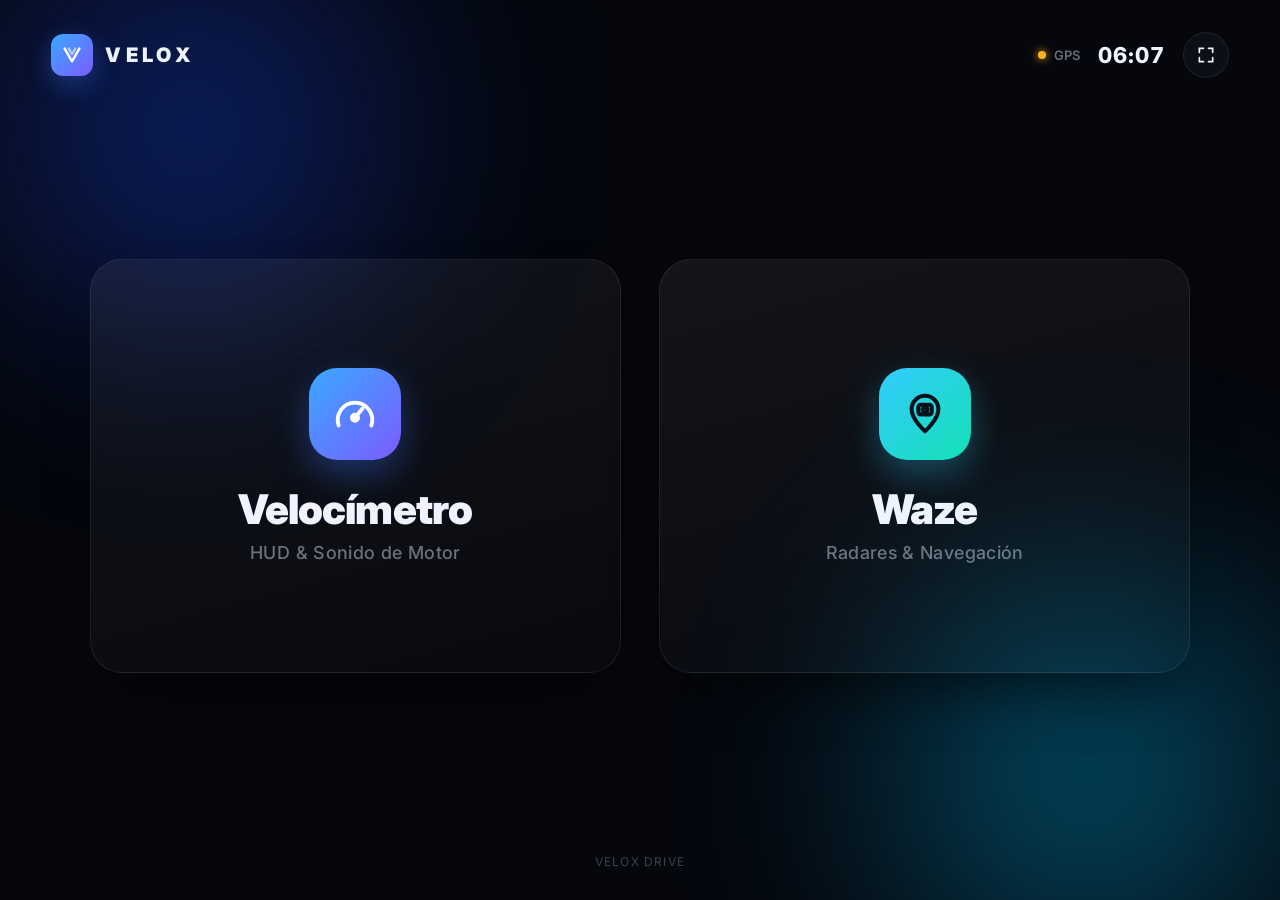
==== commit 3150e58a: "feat: alertas de radar exclusivas al camino/ruta, voz femenina natural, mapa OpenStreetMap oscuro si" ====
--- a/index.html
+++ b/index.html
@@ -3,8 +3,7 @@
 <head>
 <meta charset="utf-8">
 <meta name="viewport" content="width=device-width,initial-scale=1,user-scalable=no">
-<title>VELOX Drive · Suite de conducción para Tesla Model Y</title>
-<meta name="description" content="VELOX Drive: suite de conducción para el navegador del Tesla Model Y (Juniper). Velocímetro GPS con sonido de motor y navegación WAZE con alertas de cámaras de velocidad.">
+<title>VELOX Drive</title>
 <meta name="theme-color" content="#05070d">
 <link rel="preconnect" href="https://fonts.googleapis.com">
 <link rel="preconnect" href="https://fonts.gstatic.com" crossorigin>
@@ -12,10 +11,10 @@
 <style>
   :root{
     --bg:#05070d;
-    --panel:rgba(255,255,255,.04);
-    --line:rgba(255,255,255,.09);
+    --panel:rgba(255,255,255,.035);
+    --line:rgba(255,255,255,.08);
     --txt:#eef3ff;
-    --mut:rgba(226,234,255,.58);
+    --mut:rgba(226,234,255,.45);
     --a1:#3aa8ff; --a2:#7b5cff;
     --w1:#33ccff; --w2:#14e0b4;
   }
@@ -27,127 +26,71 @@
     overflow:hidden;user-select:none;-webkit-user-select:none;
   }
 
-  /* ---------- Fondo animado ---------- */
   .bg{position:fixed;inset:0;z-index:0;overflow:hidden;pointer-events:none}
-  .orb{position:absolute;border-radius:50%;filter:blur(90px);opacity:.55;will-change:transform}
-  .orb.o1{width:60vw;height:60vw;left:-15vw;top:-25vw;background:radial-gradient(circle,#1b4dff 0%,transparent 65%);animation:drift1 22s ease-in-out infinite alternate}
-  .orb.o2{width:55vw;height:55vw;right:-18vw;bottom:-28vw;background:radial-gradient(circle,#00c2ff 0%,transparent 65%);animation:drift2 26s ease-in-out infinite alternate}
-  .orb.o3{width:35vw;height:35vw;left:40vw;top:30vh;background:radial-gradient(circle,#6a3cff 0%,transparent 65%);opacity:.3;animation:drift3 30s ease-in-out infinite alternate}
-  @keyframes drift1{to{transform:translate(8vw,6vh) scale(1.1)}}
-  @keyframes drift2{to{transform:translate(-6vw,-8vh) scale(1.08)}}
-  @keyframes drift3{to{transform:translate(-10vw,6vh) scale(.9)}}
-  .grid{
-    position:absolute;inset:0;
-    background-image:linear-gradient(var(--line) 1px,transparent 1px),linear-gradient(90deg,var(--line) 1px,transparent 1px);
-    background-size:64px 64px;
-    mask-image:radial-gradient(ellipse at 50% 40%,#000 0%,transparent 75%);
-    -webkit-mask-image:radial-gradient(ellipse at 50% 40%,#000 0%,transparent 75%);
-    opacity:.5;
-  }
+  .orb{position:absolute;border-radius:50%;filter:blur(100px);opacity:.45}
+  .orb.o1{width:50vw;height:50vw;left:-10vw;top:-15vw;background:radial-gradient(circle,#1b4dff 0%,transparent 65%)}
+  .orb.o2{width:50vw;height:50vw;right:-10vw;bottom:-15vw;background:radial-gradient(circle,#00c2ff 0%,transparent 65%)}
 
-  /* ---------- Layout ---------- */
-  .app{position:relative;z-index:1;height:100%;display:flex;flex-direction:column;padding:clamp(18px,2.6vh,30px) clamp(22px,3vw,48px)}
+  .app{position:relative;z-index:1;height:100%;display:flex;flex-direction:column;justify-content:space-between;padding:clamp(20px,3.5vh,40px) clamp(24px,4vw,60px)}
 
-  header{display:flex;align-items:center;justify-content:space-between;gap:20px}
-  .brand{display:flex;align-items:center;gap:14px}
-  .logo{width:48px;height:48px;border-radius:14px;display:grid;place-items:center;
-    background:linear-gradient(135deg,var(--a1),var(--a2));box-shadow:0 8px 28px rgba(58,120,255,.45),inset 0 1px 0 rgba(255,255,255,.35)}
-  .logo svg{width:26px;height:26px}
-  .brand-name{font-size:22px;font-weight:900;letter-spacing:.18em}
-  .brand-sub{font-size:11px;font-weight:600;letter-spacing:.32em;color:var(--mut);margin-top:2px}
+  /* Barra superior minimalista */
+  header{display:flex;align-items:center;justify-content:space-between}
+  .brand{display:flex;align-items:center;gap:12px}
+  .logo{width:42px;height:42px;border-radius:12px;display:grid;place-items:center;
+    background:linear-gradient(135deg,var(--a1),var(--a2));box-shadow:0 8px 24px rgba(58,120,255,.35)}
+  .logo svg{width:22px;height:22px}
+  .brand-name{font-size:20px;font-weight:900;letter-spacing:.22em}
 
-  .hdr-right{display:flex;align-items:center;gap:12px}
-  .chip{display:flex;align-items:center;gap:8px;height:44px;padding:0 16px;border-radius:22px;
-    background:var(--panel);border:1px solid var(--line);backdrop-filter:blur(14px);font-size:14px;font-weight:600;color:var(--mut)}
-  .dot{width:9px;height:9px;border-radius:50%;background:#ffb020;box-shadow:0 0 10px #ffb020}
-  .dot.ok{background:#2ee59d;box-shadow:0 0 10px #2ee59d}
-  .dot.bad{background:#ff4d6a;box-shadow:0 0 10px #ff4d6a}
-  .clock{font-size:20px;font-weight:800;color:var(--txt);font-variant-numeric:tabular-nums;letter-spacing:.02em}
-  .icon-btn{width:48px;height:48px;border-radius:50%;border:1px solid var(--line);background:var(--panel);backdrop-filter:blur(14px);
+  .hdr-right{display:flex;align-items:center;gap:14px}
+  .gps-status{display:flex;align-items:center;gap:8px;font-size:13px;font-weight:600;color:var(--mut)}
+  .dot{width:8px;height:8px;border-radius:50%;background:#ffb020;box-shadow:0 0 8px #ffb020}
+  .dot.ok{background:#2ee59d;box-shadow:0 0 8px #2ee59d}
+  .clock{font-size:22px;font-weight:800;color:var(--txt);font-variant-numeric:tabular-nums;letter-spacing:.04em;margin:0 4px}
+  .icon-btn{width:46px;height:46px;border-radius:50%;border:1px solid var(--line);background:var(--panel);backdrop-filter:blur(14px);
     color:var(--txt);display:grid;place-items:center;cursor:pointer;transition:transform .12s,background .2s}
   .icon-btn:active{transform:scale(.92);background:rgba(255,255,255,.12)}
-  .icon-btn svg{width:22px;height:22px}
+  .icon-btn svg{width:20px;height:20px}
 
-  main{flex:1;display:flex;flex-direction:column;justify-content:center;gap:clamp(20px,4vh,44px);min-height:0}
+  /* Centro: 2 Grandes Tarjetas Minimalistas */
+  main{flex:1;display:flex;align-items:center;justify-content:center;padding:20px 0}
+  .modules{display:grid;grid-template-columns:1fr 1fr;gap:clamp(20px,3vw,44px);width:100%;max-width:1100px}
+  
+  .card{
+    position:relative;display:flex;flex-direction:column;justify-content:center;align-items:center;text-align:center;
+    min-height:clamp(280px,46vh,420px);padding:clamp(28px,3vw,48px);
+    border-radius:32px;text-decoration:none;color:var(--txt);
+    background:linear-gradient(165deg,rgba(255,255,255,.06),rgba(255,255,255,.015));
+    border:1px solid rgba(255,255,255,.08);
+    box-shadow:0 30px 60px -20px rgba(0,0,0,.6);
+    transition:transform .22s cubic-bezier(.2,.8,.2,1),border-color .22s,box-shadow .22s;
+  }
+  .card:hover,.card:focus-visible{transform:translateY(-6px);border-color:rgba(255,255,255,.2);box-shadow:0 35px 70px -15px rgba(0,0,0,.8)}
+  .card:active{transform:scale(.97)}
 
-  .hero{text-align:left;max-width:900px}
-  .eyebrow{display:inline-flex;align-items:center;gap:10px;font-size:13px;font-weight:700;letter-spacing:.2em;text-transform:uppercase;color:#9cc8ff;
-    padding:8px 14px;border-radius:999px;background:rgba(58,168,255,.1);border:1px solid rgba(58,168,255,.25)}
-  h1{font-size:clamp(34px,5.2vw,72px);font-weight:900;line-height:1.02;letter-spacing:-.03em;margin-top:18px}
-  h1 .grad{background:linear-gradient(100deg,#fff 10%,#8fd0ff 50%,#a58bff 90%);-webkit-background-clip:text;background-clip:text;-webkit-text-fill-color:transparent}
-  .lead{margin-top:14px;font-size:clamp(15px,1.5vw,20px);line-height:1.55;color:var(--mut);max-width:720px}
+  .card-ico{
+    width:92px;height:92px;border-radius:28px;display:grid;place-items:center;margin-bottom:24px;
+    transition:transform .22s cubic-bezier(.2,.8,.2,1),box-shadow .22s;
+  }
+  .speed .card-ico{background:linear-gradient(135deg,var(--a1),var(--a2));box-shadow:0 14px 34px rgba(58,120,255,.35)}
+  .waze .card-ico{background:linear-gradient(135deg,var(--w1),var(--w2));box-shadow:0 14px 34px rgba(51,204,255,.3)}
+  .card:hover .card-ico{transform:scale(1.06)}
+  .card-ico svg{width:46px;height:46px}
 
-  /* ---------- Tarjetas de módulos ---------- */
-  .modules{display:grid;grid-template-columns:repeat(2,minmax(0,1fr));gap:clamp(16px,2vw,28px)}
-  .card{
-    position:relative;display:flex;flex-direction:column;justify-content:space-between;gap:22px;
-    min-height:clamp(240px,36vh,380px);padding:clamp(22px,2.4vw,34px);
-    border-radius:28px;text-decoration:none;color:var(--txt);overflow:hidden;isolation:isolate;
-    background:linear-gradient(160deg,rgba(255,255,255,.07),rgba(255,255,255,.02));
-    border:1px solid rgba(255,255,255,.1);
-    box-shadow:0 30px 60px -20px rgba(0,0,0,.7);
-    transition:transform .25s cubic-bezier(.2,.8,.2,1),border-color .25s,box-shadow .25s;
-    animation:rise .7s cubic-bezier(.2,.8,.2,1) both;
-  }
-  .card:nth-child(2){animation-delay:.1s}
-  @keyframes rise{from{opacity:0;transform:translateY(24px)}}
-  .card::before{content:"";position:absolute;inset:0;z-index:-1;opacity:.9;transition:opacity .3s}
-  .card.speed::before{background:radial-gradient(120% 90% at 100% 0%,rgba(58,120,255,.35),transparent 55%)}
-  .card.waze::before{background:radial-gradient(120% 90% at 100% 0%,rgba(51,204,255,.32),transparent 55%)}
-  .card::after{content:"";position:absolute;inset:-1px;border-radius:inherit;padding:1px;z-index:-1;opacity:0;transition:opacity .3s;
-    -webkit-mask:linear-gradient(#000 0 0) content-box,linear-gradient(#000 0 0);-webkit-mask-composite:xor;mask-composite:exclude}
-  .card.speed::after{background:linear-gradient(135deg,var(--a1),var(--a2))}
-  .card.waze::after{background:linear-gradient(135deg,var(--w1),var(--w2))}
-  .card:hover,.card:focus-visible{transform:translateY(-4px)}
-  .card:hover::after,.card:focus-visible::after{opacity:1}
-  .card:active{transform:scale(.975)}
-  .card.speed:active{box-shadow:0 0 0 2px var(--a1),0 20px 60px -10px rgba(58,120,255,.6)}
-  .card.waze:active{box-shadow:0 0 0 2px var(--w1),0 20px 60px -10px rgba(51,204,255,.55)}
+  .card h2{font-size:clamp(30px,3.2vw,46px);font-weight:900;letter-spacing:-.02em}
+  .card p{margin-top:8px;font-size:clamp(15px,1.4vw,18px);font-weight:500;color:var(--mut);letter-spacing:.02em}
 
-  .card-top{display:flex;justify-content:space-between;align-items:flex-start;gap:16px}
-  .card-ico{width:72px;height:72px;border-radius:22px;display:grid;place-items:center;flex-shrink:0}
-  .speed .card-ico{background:linear-gradient(135deg,var(--a1),var(--a2));box-shadow:0 12px 30px rgba(58,120,255,.45)}
-  .waze .card-ico{background:linear-gradient(135deg,var(--w1),var(--w2));box-shadow:0 12px 30px rgba(51,204,255,.4)}
-  .card-ico svg{width:38px;height:38px}
-  .tag{font-size:12px;font-weight:800;letter-spacing:.14em;text-transform:uppercase;padding:7px 12px;border-radius:999px;background:rgba(255,255,255,.08);border:1px solid rgba(255,255,255,.12);color:var(--mut)}
-  .tag.new{color:#06131c;background:linear-gradient(135deg,var(--w1),var(--w2));border:0}
+  footer{display:flex;justify-content:center;align-items:center;font-size:12px;color:rgba(226,234,255,.25);letter-spacing:.1em;text-transform:uppercase}
 
-  .card h2{font-size:clamp(26px,2.8vw,40px);font-weight:900;letter-spacing:-.02em}
-  .card p{margin-top:8px;font-size:clamp(14px,1.25vw,17px);line-height:1.5;color:var(--mut);max-width:520px}
-  .feats{display:flex;flex-wrap:wrap;gap:8px;margin-top:16px}
-  .feats span{font-size:13px;font-weight:600;padding:7px 12px;border-radius:10px;background:rgba(0,0,0,.25);border:1px solid rgba(255,255,255,.08)}
-
-  .card-cta{display:flex;align-items:center;justify-content:space-between}
-  .open{display:inline-flex;align-items:center;gap:10px;font-size:17px;font-weight:800;padding:14px 22px;border-radius:16px;background:rgba(255,255,255,.08);border:1px solid rgba(255,255,255,.14);transition:background .2s,gap .2s}
-  .card:hover .open{gap:16px}
-  .speed:hover .open{background:linear-gradient(135deg,var(--a1),var(--a2));border-color:transparent}
-  .waze:hover .open{background:linear-gradient(135deg,var(--w1),var(--w2));border-color:transparent;color:#04121b}
-  .open svg{width:20px;height:20px}
-
-  /* Mini visualizaciones decorativas */
-  .viz{position:absolute;right:-30px;bottom:-40px;width:300px;height:300px;opacity:.16;z-index:-1;pointer-events:none}
-  .needle{transform-origin:150px 150px;animation:sweep 4.5s cubic-bezier(.45,0,.2,1) infinite alternate}
-  @keyframes sweep{from{transform:rotate(-120deg)}to{transform:rotate(95deg)}}
-  .ping{transform-origin:center;transform-box:fill-box;animation:ping 2.4s ease-out infinite}
-  .ping.d2{animation-delay:.8s}.ping.d3{animation-delay:1.6s}
-  @keyframes ping{from{transform:scale(.3);opacity:1}to{transform:scale(1.6);opacity:0}}
-
-  footer{display:flex;justify-content:space-between;align-items:center;gap:16px;font-size:12px;color:rgba(226,234,255,.4);padding-top:14px}
-  footer b{color:rgba(226,234,255,.65);font-weight:700}
-
-  @media (max-width:820px){
+  @media (max-width:768px){
     body{overflow:auto}
     .modules{grid-template-columns:1fr}
-    .chip.date{display:none}
+    .card{min-height:220px}
   }
-  @media (max-height:700px){ .lead{display:none} }
-  @media (prefers-reduced-motion:reduce){ *{animation:none!important} }
 </style>
 </head>
 <body>
 <div class="bg" aria-hidden="true">
-  <div class="orb o1"></div><div class="orb o2"></div><div class="orb o3"></div>
-  <div class="grid"></div>
+  <div class="orb o1"></div><div class="orb o2"></div>
 </div>
 
 <div class="app">
@@ -156,15 +99,11 @@
       <div class="logo" aria-hidden="true">
         <svg viewBox="0 0 24 24" fill="none" stroke="#fff" stroke-width="2.6" stroke-linecap="round" stroke-linejoin="round"><path d="M4 5l8 14 8-14"/><path d="M8.5 5L12 11l3.5-6" opacity=".55"/></svg>
       </div>
-      <div>
-        <div class="brand-name">VELOX</div>
-        <div class="brand-sub">DRIVE SUITE</div>
-      </div>
+      <div class="brand-name">VELOX</div>
     </div>
     <div class="hdr-right">
-      <div class="chip" id="gpsChip" title="Estado del GPS"><span class="dot" id="gpsDot"></span><span id="gpsTxt">GPS</span></div>
-      <div class="chip date" id="dateChip">—</div>
-      <div class="chip"><span class="clock" id="clock">--:--</span></div>
+      <div class="gps-status" id="gpsStatus"><span class="dot" id="gpsDot"></span><span id="gpsTxt">GPS</span></div>
+      <span class="clock" id="clock">--:--</span>
       <button class="icon-btn" id="fsBtn" aria-label="Pantalla completa" title="Pantalla completa">
         <svg viewBox="0 0 24 24" fill="none" stroke="currentColor" stroke-width="2" stroke-linecap="round"><path d="M4 9V4h5M20 9V4h-5M4 15v5h5M20 15v5h-5"/></svg>
       </button>
@@ -172,91 +111,47 @@
   </header>
 
   <main>
-    <section class="hero">
-      <span class="eyebrow">● Optimizado para Tesla Model Y · Juniper</span>
-      <h1>Tu cabina, <span class="grad">al siguiente nivel.</span></h1>
-      <p class="lead">Velocímetro inmersivo con sonido de motor y navegación con alertas de cámaras de velocidad. Todo desde el navegador de tu Tesla, sin instalar nada.</p>
-    </section>
-
     <nav class="modules" aria-label="Módulos">
       <a class="card speed" id="openSpeed" href="velocidad.html">
-        <svg class="viz" viewBox="0 0 300 300" aria-hidden="true">
-          <circle cx="150" cy="150" r="120" fill="none" stroke="#fff" stroke-width="10" stroke-dasharray="560 1000" transform="rotate(150 150 150)" stroke-linecap="round"/>
-          <line class="needle" x1="150" y1="150" x2="150" y2="50" stroke="#fff" stroke-width="10" stroke-linecap="round"/>
-          <circle cx="150" cy="150" r="14" fill="#fff"/>
-        </svg>
-        <div class="card-top">
-          <div class="card-ico" aria-hidden="true">
-            <svg viewBox="0 0 24 24" fill="none" stroke="#fff" stroke-width="2" stroke-linecap="round" stroke-linejoin="round"><path d="M12 14l4-5"/><path d="M3.5 18a9 9 0 1 1 17 0"/><circle cx="12" cy="14" r="1.6" fill="#fff"/></svg>
-          </div>
-          <span class="tag">Módulo 01</span>
+        <div class="card-ico" aria-hidden="true">
+          <svg viewBox="0 0 24 24" fill="none" stroke="#fff" stroke-width="2" stroke-linecap="round" stroke-linejoin="round"><path d="M12 14l4-5"/><path d="M3.5 18a9 9 0 1 1 17 0"/><circle cx="12" cy="14" r="1.6" fill="#fff"/></svg>
         </div>
-        <div>
-          <h2>Velocímetro &amp; Motor</h2>
-          <p>Velocidad en tiempo real por GPS, sonido sintetizado de 14 motores y efectos visuales que reaccionan a tu aceleración.</p>
-          <div class="feats"><span>GPS en vivo</span><span>14 motores</span><span>4 estilos visuales</span><span>Modo inmersivo</span></div>
-        </div>
-        <div class="card-cta">
-          <span class="open">Abrir <svg viewBox="0 0 24 24" fill="none" stroke="currentColor" stroke-width="2.4" stroke-linecap="round" stroke-linejoin="round"><path d="M5 12h14M13 6l6 6-6 6"/></svg></span>
-        </div>
+        <h2>Velocímetro</h2>
+        <p>HUD &amp; Sonido de Motor</p>
       </a>
 
       <a class="card waze" id="openWaze" href="waze.html">
-        <svg class="viz" viewBox="0 0 300 300" aria-hidden="true">
-          <circle class="ping" cx="150" cy="150" r="60" fill="none" stroke="#fff" stroke-width="6"/>
-          <circle class="ping d2" cx="150" cy="150" r="60" fill="none" stroke="#fff" stroke-width="6"/>
-          <circle class="ping d3" cx="150" cy="150" r="60" fill="none" stroke="#fff" stroke-width="6"/>
-          <circle cx="150" cy="150" r="18" fill="#fff"/>
-        </svg>
-        <div class="card-top">
-          <div class="card-ico" aria-hidden="true">
-            <svg viewBox="0 0 24 24" fill="none" stroke="#04121b" stroke-width="2.1" stroke-linecap="round" stroke-linejoin="round"><path d="M12 21s-7-6.2-7-11.5A7 7 0 0 1 19 9.5C19 14.8 12 21 12 21z"/><rect x="8.5" y="7.2" width="7" height="5" rx="1.2"/><circle cx="12" cy="9.7" r="1.3"/></svg>
-          </div>
-          <span class="tag new">Nuevo</span>
+        <div class="card-ico" aria-hidden="true">
+          <svg viewBox="0 0 24 24" fill="none" stroke="#04121b" stroke-width="2.1" stroke-linecap="round" stroke-linejoin="round"><path d="M12 21s-7-6.2-7-11.5A7 7 0 0 1 19 9.5C19 14.8 12 21 12 21z"/><rect x="8.5" y="7.2" width="7" height="5" rx="1.2"/><circle cx="12" cy="9.7" r="1.3"/></svg>
         </div>
-        <div>
-          <h2>WAZE</h2>
-          <p>Navegación giro a giro con avisos de cámaras de velocidad, límite de la vía, alertas por voz y mapa en vivo de la comunidad Waze.</p>
-          <div class="feats"><span>Radares de velocidad</span><span>Navegación por voz</span><span>Límite de vía</span><span>Reportes</span></div>
-        </div>
-        <div class="card-cta">
-          <span class="open">Abrir <svg viewBox="0 0 24 24" fill="none" stroke="currentColor" stroke-width="2.4" stroke-linecap="round" stroke-linejoin="round"><path d="M5 12h14M13 6l6 6-6 6"/></svg></span>
-        </div>
+        <h2>Waze</h2>
+        <p>Radares &amp; Navegación</p>
       </a>
     </nav>
   </main>
 
-  <footer>
-    <span><b>VELOX Drive</b> v2.0 · Úsalo solo con el vehículo detenido o con un acompañante. Respeta siempre los límites de velocidad.</span>
-    <span>Mapas © OpenStreetMap</span>
-  </footer>
+  <footer>VELOX Drive</footer>
 </div>
 
 <script>
 "use strict";
 const $ = id => document.getElementById(id);
 
-/* Reloj y fecha */
 function tick(){
   const d = new Date();
   $('clock').textContent = d.toLocaleTimeString('es-CO',{hour:'2-digit',minute:'2-digit',hour12:false});
-  const s = d.toLocaleDateString('es-CO',{weekday:'long',day:'numeric',month:'short'});
-  $('dateChip').textContent = s.charAt(0).toUpperCase() + s.slice(1);
 }
 tick(); setInterval(tick, 10000);
 
-/* Estado del permiso de GPS (sin solicitarlo todavía) */
 function setGps(state){
   const dot = $('gpsDot'), txt = $('gpsTxt');
-  dot.className = 'dot' + (state==='granted' ? ' ok' : state==='denied' ? ' bad' : '');
-  txt.textContent = state==='granted' ? 'GPS listo' : state==='denied' ? 'GPS bloqueado' : 'GPS pendiente';
+  dot.className = 'dot' + (state==='granted' ? ' ok' : '');
+  txt.textContent = state==='granted' ? 'GPS listo' : 'GPS';
 }
-if (!('geolocation' in navigator)) setGps('denied');
-else if (navigator.permissions && navigator.permissions.query) {
+if (navigator.permissions && navigator.permissions.query) {
   navigator.permissions.query({name:'geolocation'}).then(p => { setGps(p.state); p.onchange = () => setGps(p.state); }).catch(() => setGps('prompt'));
-} else setGps('prompt');
+}
 
-/* Pantalla completa */
 const isFs = () => !!(document.fullscreenElement || document.webkitFullscreenElement);
 $('fsBtn').onclick = () => {
   const el = document.documentElement;
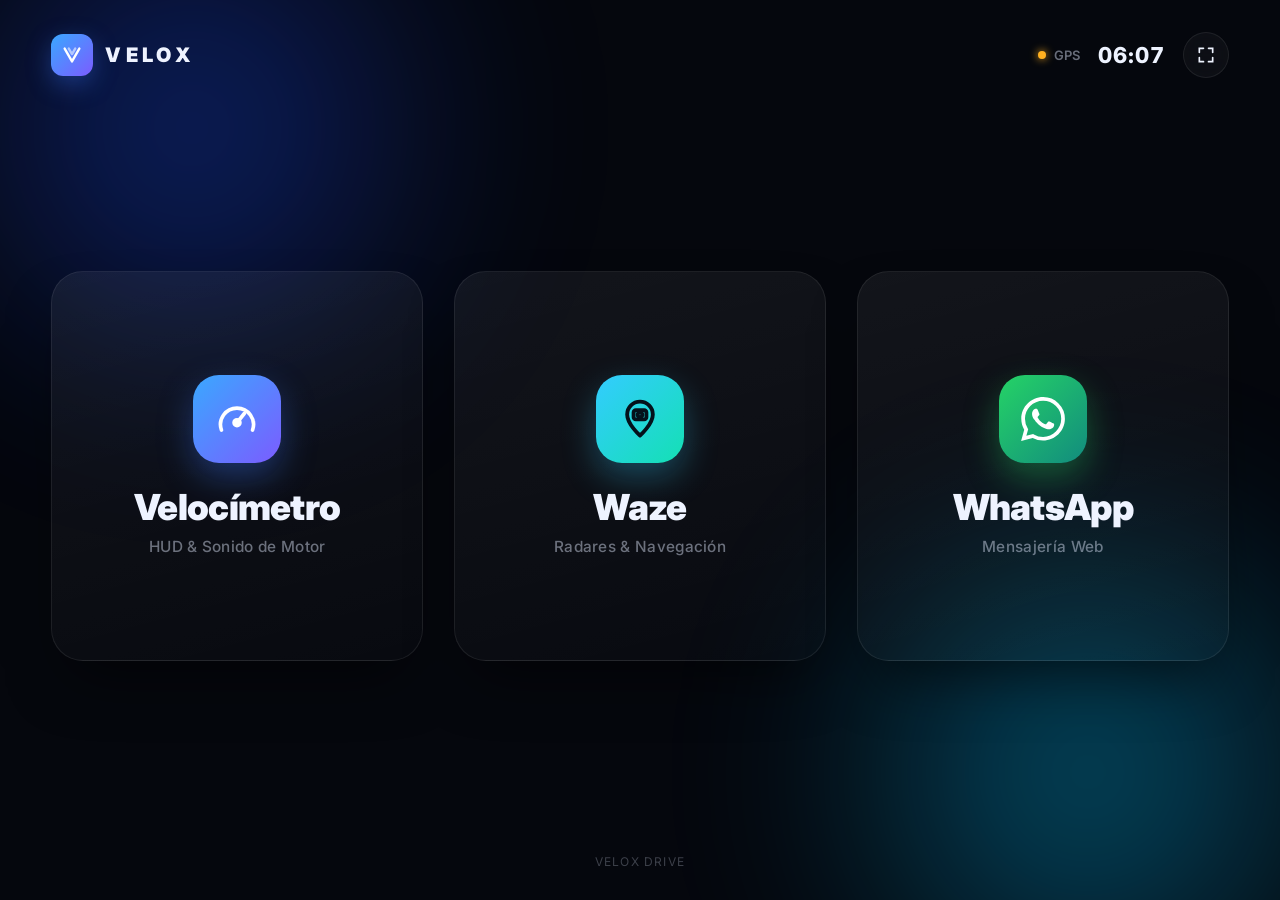
==== commit 57c478e8: "Fix vehicle simulation camera lock, offline female voice audio, natural 2D touch drag, traffic conge" ====
--- a/index.html
+++ b/index.html
@@ -51,13 +51,13 @@
   .icon-btn:active{transform:scale(.92);background:rgba(255,255,255,.12)}
   .icon-btn svg{width:20px;height:20px}
 
-  /* Centro: 2 Grandes Tarjetas Minimalistas */
+  /* Centro: Tarjetas Minimalistas */
   main{flex:1;display:flex;align-items:center;justify-content:center;padding:20px 0}
-  .modules{display:grid;grid-template-columns:1fr 1fr;gap:clamp(20px,3vw,44px);width:100%;max-width:1100px}
+  .modules{display:grid;grid-template-columns:repeat(3,1fr);gap:clamp(16px,2.4vw,36px);width:100%;max-width:1260px}
   
   .card{
     position:relative;display:flex;flex-direction:column;justify-content:center;align-items:center;text-align:center;
-    min-height:clamp(280px,46vh,420px);padding:clamp(28px,3vw,48px);
+    min-height:clamp(260px,44vh,390px);padding:clamp(24px,2.5vw,42px);
     border-radius:32px;text-decoration:none;color:var(--txt);
     background:linear-gradient(165deg,rgba(255,255,255,.06),rgba(255,255,255,.015));
     border:1px solid rgba(255,255,255,.08);
@@ -68,23 +68,24 @@
   .card:active{transform:scale(.97)}
 
   .card-ico{
-    width:92px;height:92px;border-radius:28px;display:grid;place-items:center;margin-bottom:24px;
+    width:88px;height:88px;border-radius:26px;display:grid;place-items:center;margin-bottom:22px;
     transition:transform .22s cubic-bezier(.2,.8,.2,1),box-shadow .22s;
   }
   .speed .card-ico{background:linear-gradient(135deg,var(--a1),var(--a2));box-shadow:0 14px 34px rgba(58,120,255,.35)}
   .waze .card-ico{background:linear-gradient(135deg,var(--w1),var(--w2));box-shadow:0 14px 34px rgba(51,204,255,.3)}
+  .whatsapp .card-ico{background:linear-gradient(135deg,#25D366,#128C7E);box-shadow:0 14px 34px rgba(37,211,102,.35)}
   .card:hover .card-ico{transform:scale(1.06)}
-  .card-ico svg{width:46px;height:46px}
+  .card-ico svg{width:44px;height:44px}
 
-  .card h2{font-size:clamp(30px,3.2vw,46px);font-weight:900;letter-spacing:-.02em}
-  .card p{margin-top:8px;font-size:clamp(15px,1.4vw,18px);font-weight:500;color:var(--mut);letter-spacing:.02em}
+  .card h2{font-size:clamp(26px,2.8vw,40px);font-weight:900;letter-spacing:-.02em}
+  .card p{margin-top:8px;font-size:clamp(14px,1.2vw,17px);font-weight:500;color:var(--mut);letter-spacing:.02em}
 
   footer{display:flex;justify-content:center;align-items:center;font-size:12px;color:rgba(226,234,255,.25);letter-spacing:.1em;text-transform:uppercase}
 
-  @media (max-width:768px){
+  @media (max-width:960px){
     body{overflow:auto}
     .modules{grid-template-columns:1fr}
-    .card{min-height:220px}
+    .card{min-height:200px}
   }
 </style>
 </head>
@@ -127,6 +128,14 @@
         <h2>Waze</h2>
         <p>Radares &amp; Navegación</p>
       </a>
+
+      <a class="card whatsapp" id="openWhatsApp" href="https://web.whatsapp.com/" target="_blank" rel="noopener">
+        <div class="card-ico" aria-hidden="true">
+          <svg viewBox="0 0 24 24" fill="#fff"><path d="M17.472 14.382c-.297-.149-1.758-.867-2.03-.967-.273-.099-.471-.148-.67.15-.197.297-.767.966-.94 1.164-.173.199-.347.223-.644.075-.297-.15-1.255-.463-2.39-1.475-.883-.788-1.48-1.761-1.653-2.059-.173-.297-.018-.458.13-.606.134-.133.298-.347.446-.52.149-.174.198-.298.298-.497.099-.198.05-.371-.025-.52-.075-.149-.669-1.612-.916-2.207-.242-.579-.487-.5-.669-.51-.173-.008-.371-.01-.57-.01-.198 0-.52.074-.792.372-.272.297-1.04 1.016-1.04 2.479 0 1.462 1.065 2.875 1.213 3.074.149.198 2.096 3.2 5.077 4.487.709.306 1.262.489 1.694.625.712.227 1.36.195 1.871.118.571-.085 1.758-.719 2.006-1.413.248-.694.248-1.289.173-1.413-.074-.124-.272-.198-.57-.347m-5.421 7.403h-.004a9.87 9.87 0 01-5.031-1.378l-.361-.214-3.741.982.998-3.648-.235-.374a9.86 9.86 0 01-1.51-5.26c.001-5.45 4.436-9.884 9.888-9.884 2.64 0 5.122 1.03 6.988 2.898a9.825 9.825 0 012.893 6.994c-.003 5.45-4.437 9.884-9.885 9.884m8.413-18.297A11.815 11.815 0 0012.05 0C5.495 0 .16 5.335.157 11.892c0 2.096.547 4.142 1.588 5.945L.057 24l6.305-1.654a11.882 11.882 0 005.683 1.448h.005c6.554 0 11.89-5.335 11.893-11.893a11.821 11.821 0 00-3.48-8.413z"/></svg>
+        </div>
+        <h2>WhatsApp</h2>
+        <p>Mensajería Web</p>
+      </a>
     </nav>
   </main>
 
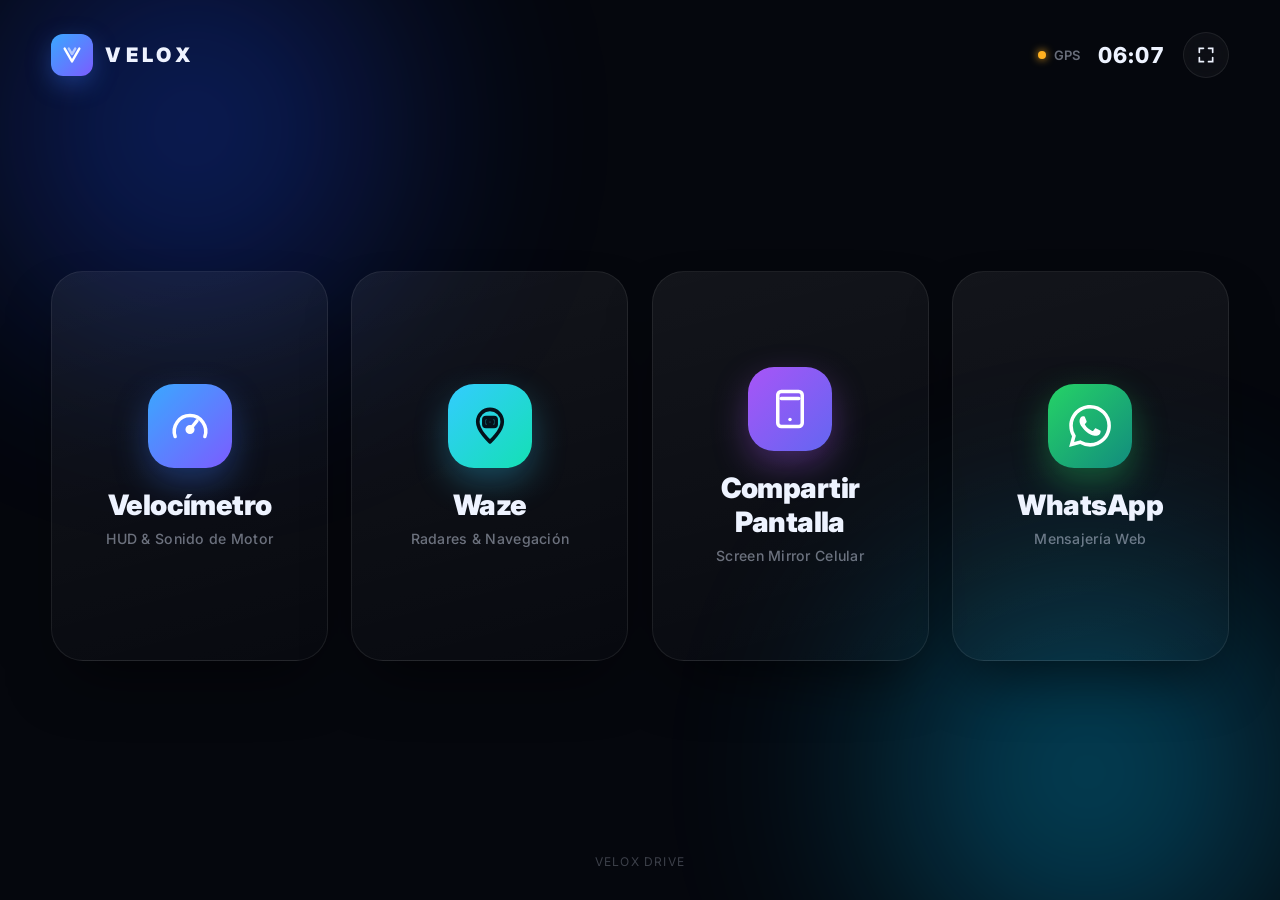
==== commit 1353112d: "feat: nuevo modulo Compartir Pantalla con WebRTC, QR Code y streaming P2P para Tesla" ====
--- a/index.html
+++ b/index.html
@@ -53,11 +53,11 @@
 
   /* Centro: Tarjetas Minimalistas */
   main{flex:1;display:flex;align-items:center;justify-content:center;padding:20px 0}
-  .modules{display:grid;grid-template-columns:repeat(3,1fr);gap:clamp(16px,2.4vw,36px);width:100%;max-width:1260px}
+  .modules{display:grid;grid-template-columns:repeat(4,1fr);gap:clamp(14px,1.8vw,28px);width:100%;max-width:1440px}
   
   .card{
     position:relative;display:flex;flex-direction:column;justify-content:center;align-items:center;text-align:center;
-    min-height:clamp(260px,44vh,390px);padding:clamp(24px,2.5vw,42px);
+    min-height:clamp(260px,44vh,390px);padding:clamp(20px,2vw,36px);
     border-radius:32px;text-decoration:none;color:var(--txt);
     background:linear-gradient(165deg,rgba(255,255,255,.06),rgba(255,255,255,.015));
     border:1px solid rgba(255,255,255,.08);
@@ -68,21 +68,25 @@
   .card:active{transform:scale(.97)}
 
   .card-ico{
-    width:88px;height:88px;border-radius:26px;display:grid;place-items:center;margin-bottom:22px;
+    width:84px;height:84px;border-radius:26px;display:grid;place-items:center;margin-bottom:20px;
     transition:transform .22s cubic-bezier(.2,.8,.2,1),box-shadow .22s;
   }
   .speed .card-ico{background:linear-gradient(135deg,var(--a1),var(--a2));box-shadow:0 14px 34px rgba(58,120,255,.35)}
   .waze .card-ico{background:linear-gradient(135deg,var(--w1),var(--w2));box-shadow:0 14px 34px rgba(51,204,255,.3)}
+  .mirror .card-ico{background:linear-gradient(135deg,#a855f7,#6366f1);box-shadow:0 14px 34px rgba(168,85,247,.35)}
   .whatsapp .card-ico{background:linear-gradient(135deg,#25D366,#128C7E);box-shadow:0 14px 34px rgba(37,211,102,.35)}
   .card:hover .card-ico{transform:scale(1.06)}
-  .card-ico svg{width:44px;height:44px}
+  .card-ico svg{width:42px;height:42px}
 
-  .card h2{font-size:clamp(26px,2.8vw,40px);font-weight:900;letter-spacing:-.02em}
-  .card p{margin-top:8px;font-size:clamp(14px,1.2vw,17px);font-weight:500;color:var(--mut);letter-spacing:.02em}
+  .card h2{font-size:clamp(22px,2.2vw,34px);font-weight:900;letter-spacing:-.02em}
+  .card p{margin-top:8px;font-size:clamp(13px,1.1vw,16px);font-weight:500;color:var(--mut);letter-spacing:.02em}
 
   footer{display:flex;justify-content:center;align-items:center;font-size:12px;color:rgba(226,234,255,.25);letter-spacing:.1em;text-transform:uppercase}
 
-  @media (max-width:960px){
+  @media (max-width:1200px){
+    .modules{grid-template-columns:repeat(2,1fr)}
+  }
+  @media (max-width:680px){
     body{overflow:auto}
     .modules{grid-template-columns:1fr}
     .card{min-height:200px}
@@ -129,6 +133,18 @@
         <p>Radares &amp; Navegación</p>
       </a>
 
+      <a class="card mirror" id="openMirror" href="compartir.html">
+        <div class="card-ico" aria-hidden="true">
+          <svg viewBox="0 0 24 24" fill="none" stroke="#fff" stroke-width="2" stroke-linecap="round" stroke-linejoin="round">
+            <rect x="5" y="2" width="14" height="20" rx="2" ry="2"/>
+            <path d="M12 18h.01"/>
+            <path d="M17 6H7"/>
+          </svg>
+        </div>
+        <h2>Compartir Pantalla</h2>
+        <p>Screen Mirror Celular</p>
+      </a>
+
       <a class="card whatsapp" id="openWhatsApp" href="https://web.whatsapp.com/" target="_blank" rel="noopener">
         <div class="card-ico" aria-hidden="true">
           <svg viewBox="0 0 24 24" fill="#fff"><path d="M17.472 14.382c-.297-.149-1.758-.867-2.03-.967-.273-.099-.471-.148-.67.15-.197.297-.767.966-.94 1.164-.173.199-.347.223-.644.075-.297-.15-1.255-.463-2.39-1.475-.883-.788-1.48-1.761-1.653-2.059-.173-.297-.018-.458.13-.606.134-.133.298-.347.446-.52.149-.174.198-.298.298-.497.099-.198.05-.371-.025-.52-.075-.149-.669-1.612-.916-2.207-.242-.579-.487-.5-.669-.51-.173-.008-.371-.01-.57-.01-.198 0-.52.074-.792.372-.272.297-1.04 1.016-1.04 2.479 0 1.462 1.065 2.875 1.213 3.074.149.198 2.096 3.2 5.077 4.487.709.306 1.262.489 1.694.625.712.227 1.36.195 1.871.118.571-.085 1.758-.719 2.006-1.413.248-.694.248-1.289.173-1.413-.074-.124-.272-.198-.57-.347m-5.421 7.403h-.004a9.87 9.87 0 01-5.031-1.378l-.361-.214-3.741.982.998-3.648-.235-.374a9.86 9.86 0 01-1.51-5.26c.001-5.45 4.436-9.884 9.888-9.884 2.64 0 5.122 1.03 6.988 2.898a9.825 9.825 0 012.893 6.994c-.003 5.45-4.437 9.884-9.885 9.884m8.413-18.297A11.815 11.815 0 0012.05 0C5.495 0 .16 5.335.157 11.892c0 2.096.547 4.142 1.588 5.945L.057 24l6.305-1.654a11.882 11.882 0 005.683 1.448h.005c6.554 0 11.89-5.335 11.893-11.893a11.821 11.821 0 00-3.48-8.413z"/></svg>
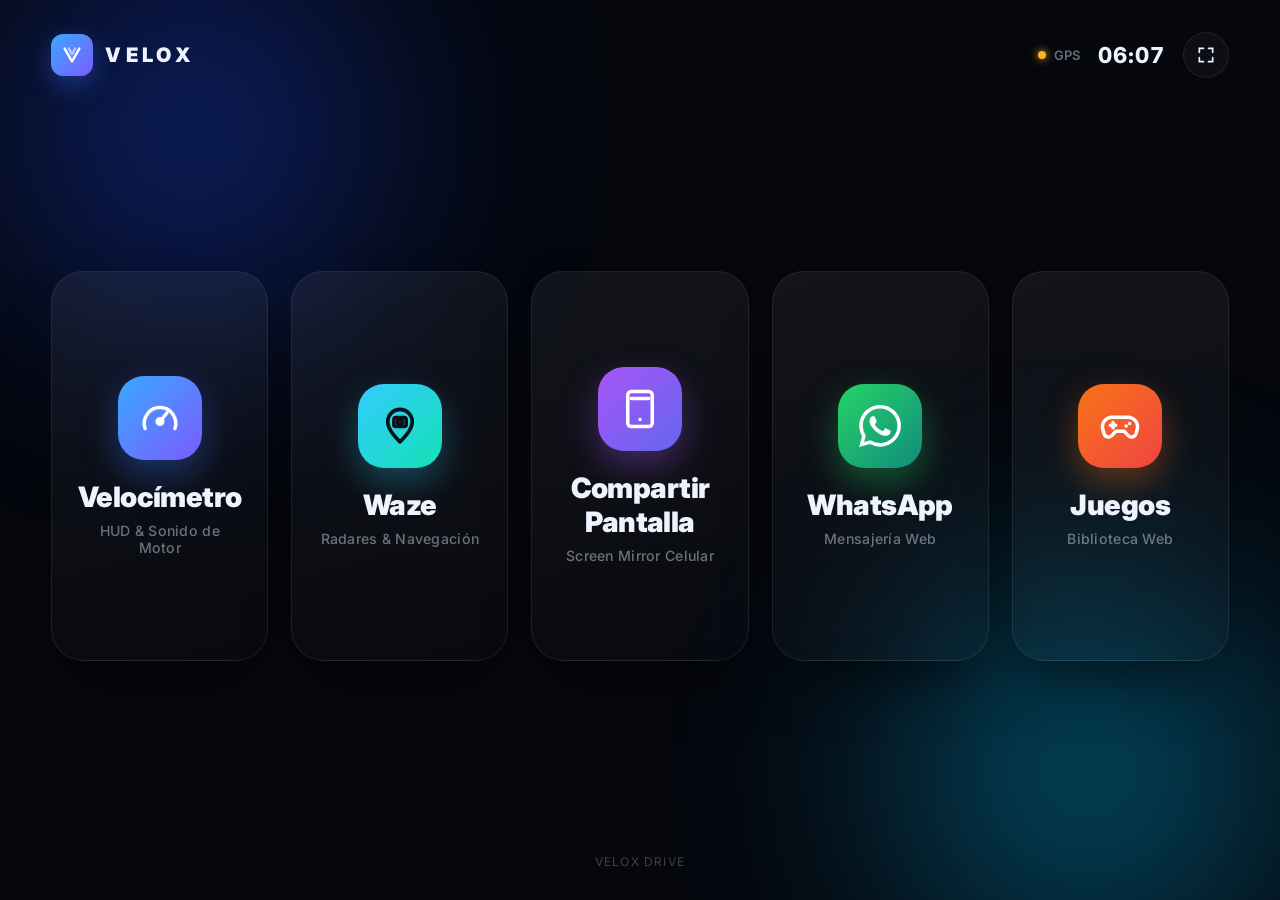
==== commit 5b104cba: "feat: modulo Juegos con menu estilo consola y detector de mando Agrega juegos.html con catalogo de 9" ====
--- a/index.html
+++ b/index.html
@@ -53,7 +53,7 @@
 
   /* Centro: Tarjetas Minimalistas */
   main{flex:1;display:flex;align-items:center;justify-content:center;padding:20px 0}
-  .modules{display:grid;grid-template-columns:repeat(4,1fr);gap:clamp(14px,1.8vw,28px);width:100%;max-width:1440px}
+  .modules{display:grid;grid-template-columns:repeat(5,1fr);gap:clamp(14px,1.8vw,28px);width:100%;max-width:1600px}
   
   .card{
     position:relative;display:flex;flex-direction:column;justify-content:center;align-items:center;text-align:center;
@@ -75,6 +75,7 @@
   .waze .card-ico{background:linear-gradient(135deg,var(--w1),var(--w2));box-shadow:0 14px 34px rgba(51,204,255,.3)}
   .mirror .card-ico{background:linear-gradient(135deg,#a855f7,#6366f1);box-shadow:0 14px 34px rgba(168,85,247,.35)}
   .whatsapp .card-ico{background:linear-gradient(135deg,#25D366,#128C7E);box-shadow:0 14px 34px rgba(37,211,102,.35)}
+  .juegos .card-ico{background:linear-gradient(135deg,#f97316,#ef4444);box-shadow:0 14px 34px rgba(249,115,22,.35)}
   .card:hover .card-ico{transform:scale(1.06)}
   .card-ico svg{width:42px;height:42px}
 
@@ -84,7 +85,8 @@
   footer{display:flex;justify-content:center;align-items:center;font-size:12px;color:rgba(226,234,255,.25);letter-spacing:.1em;text-transform:uppercase}
 
   @media (max-width:1200px){
-    .modules{grid-template-columns:repeat(2,1fr)}
+    .modules{grid-template-columns:repeat(3,1fr)}
+    .card{min-height:clamp(200px,36vh,300px)}
   }
   @media (max-width:680px){
     body{overflow:auto}
@@ -152,6 +154,18 @@
         <h2>WhatsApp</h2>
         <p>Mensajería Web</p>
       </a>
+
+      <a class="card juegos" id="openJuegos" href="juegos.html">
+        <div class="card-ico" aria-hidden="true">
+          <svg viewBox="0 0 24 24" fill="none" stroke="#fff" stroke-width="2" stroke-linecap="round" stroke-linejoin="round">
+            <path d="M7.5 7h9a5.5 5.5 0 0 1 5.3 7l-.7 2.4a2.6 2.6 0 0 1-4.4 1.1L14.4 15H9.6l-2.3 2.5a2.6 2.6 0 0 1-4.4-1.1L2.2 14a5.5 5.5 0 0 1 5.3-7z"/>
+            <path d="M8 10v3M6.5 11.5h3"/>
+            <path d="M15.5 12h.01M17.5 10.5h.01"/>
+          </svg>
+        </div>
+        <h2>Juegos</h2>
+        <p>Biblioteca Web</p>
+      </a>
     </nav>
   </main>
 
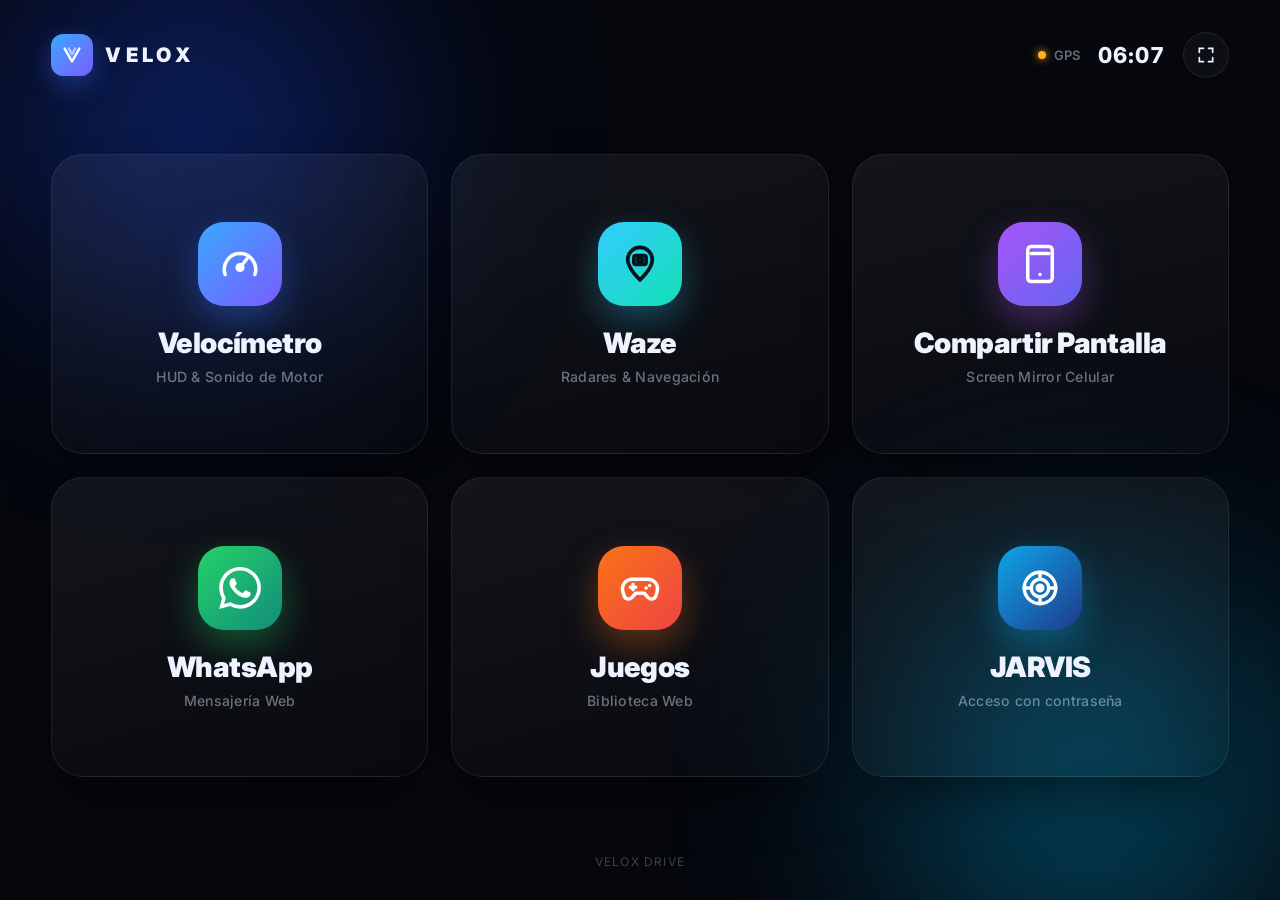
==== commit 3ff463ba: "feat: modulo JARVIS protegido con contrasena Agrega la tarjeta JARVIS con teclado numerico. El enlac" ====
--- a/index.html
+++ b/index.html
@@ -8,6 +8,7 @@
 <link rel="preconnect" href="https://fonts.googleapis.com">
 <link rel="preconnect" href="https://fonts.gstatic.com" crossorigin>
 <link href="https://fonts.googleapis.com/css2?family=Inter:wght@400;500;600;700;800;900&display=swap" rel="stylesheet">
+<link rel="stylesheet" href="css/jarvis.css">
 <style>
   :root{
     --bg:#05070d;
@@ -53,7 +54,7 @@
 
   /* Centro: Tarjetas Minimalistas */
   main{flex:1;display:flex;align-items:center;justify-content:center;padding:20px 0}
-  .modules{display:grid;grid-template-columns:repeat(5,1fr);gap:clamp(14px,1.8vw,28px);width:100%;max-width:1600px}
+  .modules{display:grid;grid-template-columns:repeat(3,1fr);gap:clamp(14px,1.8vw,28px);width:100%;max-width:1440px}
   
   .card{
     position:relative;display:flex;flex-direction:column;justify-content:center;align-items:center;text-align:center;
@@ -84,10 +85,7 @@
 
   footer{display:flex;justify-content:center;align-items:center;font-size:12px;color:rgba(226,234,255,.25);letter-spacing:.1em;text-transform:uppercase}
 
-  @media (max-width:1200px){
-    .modules{grid-template-columns:repeat(3,1fr)}
-    .card{min-height:clamp(200px,36vh,300px)}
-  }
+  .modules .card{min-height:clamp(180px,34vh,300px)}
   @media (max-width:680px){
     body{overflow:auto}
     .modules{grid-template-columns:1fr}
@@ -166,6 +164,19 @@
         <h2>Juegos</h2>
         <p>Biblioteca Web</p>
       </a>
+
+      <a class="card jarvis" id="openJarvis" href="#" aria-haspopup="dialog">
+        <div class="card-ico" aria-hidden="true">
+          <svg viewBox="0 0 24 24" fill="none" stroke="#fff" stroke-width="2" stroke-linecap="round" stroke-linejoin="round">
+            <circle cx="12" cy="12" r="9"/>
+            <circle cx="12" cy="12" r="5"/>
+            <circle cx="12" cy="12" r="1.6" fill="#fff"/>
+            <path d="M12 3v4M12 17v4M3 12h4M17 12h4"/>
+          </svg>
+        </div>
+        <h2>JARVIS</h2>
+        <p>Acceso con contraseña</p>
+      </a>
     </nav>
   </main>
 
@@ -198,5 +209,29 @@
   else (document.exitFullscreen || document.webkitExitFullscreen).call(document);
 };
 </script>
+<dialog class="jarvis-dialogo" id="jarvisDialogo" aria-labelledby="jarvisTitulo">
+  <h2 id="jarvisTitulo">JARVIS</h2>
+  <p>Ingresa la contraseña</p>
+  <div class="jarvis-puntos" aria-hidden="true"><span></span><span></span><span></span><span></span><span></span><span></span></div>
+  <div class="jarvis-mensaje" id="jarvisMensaje" role="alert"></div>
+  <div class="jarvis-teclado">
+    <button type="button" data-digito="1">1</button>
+    <button type="button" data-digito="2">2</button>
+    <button type="button" data-digito="3">3</button>
+    <button type="button" data-digito="4">4</button>
+    <button type="button" data-digito="5">5</button>
+    <button type="button" data-digito="6">6</button>
+    <button type="button" data-digito="7">7</button>
+    <button type="button" data-digito="8">8</button>
+    <button type="button" data-digito="9">9</button>
+    <button type="button" class="accion" data-accion="cerrar">Cerrar</button>
+    <button type="button" data-digito="0">0</button>
+    <button type="button" class="accion" data-accion="borrar" aria-label="Borrar">Borrar</button>
+  </div>
+</dialog>
+
+<script src="js/jarvis-cifrado.js"></script>
+<script src="js/jarvis-candado.js"></script>
+<script src="js/jarvis.js"></script>
 </body>
 </html>
--- a/css/jarvis.css
+++ b/css/jarvis.css
@@ -0,0 +1,69 @@
+/* Tarjeta y teclado de contraseña de JARVIS */
+.jarvis .card-ico {
+  background: linear-gradient(135deg, #0ea5e9, #1e3a8a);
+  box-shadow: 0 14px 34px rgba(14, 165, 233, .35);
+}
+
+.jarvis-dialogo {
+  margin: auto;
+  width: min(380px, calc(100vw - 32px));
+  max-height: calc(100dvh - 24px);
+  padding: clamp(18px, 3.2vh, 30px) 24px;
+  overflow-y: auto;
+  border: 1px solid rgba(255, 255, 255, .12);
+  border-radius: 28px;
+  background: #0b111e;
+  color: #eef3ff;
+  text-align: center;
+  font-family: inherit;
+  box-shadow: 0 30px 80px rgba(0, 0, 0, .7);
+}
+.jarvis-dialogo::backdrop { background: rgba(2, 4, 10, .78); backdrop-filter: blur(6px); }
+
+.jarvis-dialogo h2 { font-size: 26px; font-weight: 900; letter-spacing: .24em; }
+.jarvis-dialogo p { margin-top: 6px; font-size: 14px; color: rgba(226, 234, 255, .68); }
+
+.jarvis-puntos { display: flex; justify-content: center; gap: 14px; margin: clamp(14px, 2.6vh, 24px) 0 8px; }
+.jarvis-puntos span {
+  width: 14px;
+  height: 14px;
+  border: 2px solid rgba(255, 255, 255, .35);
+  border-radius: 50%;
+  transition: background .12s, border-color .12s;
+}
+.jarvis-puntos span.lleno { border-color: #38bdf8; background: #38bdf8; }
+.jarvis-dialogo.error .jarvis-puntos { animation: jarvisSacudir .4s; }
+.jarvis-dialogo.error .jarvis-puntos span { border-color: #ff6b6b; }
+
+.jarvis-mensaje { min-height: 20px; font-size: 13px; font-weight: 700; color: #ff6b6b; }
+
+.jarvis-teclado {
+  display: grid;
+  grid-template-columns: repeat(3, 1fr);
+  gap: 10px;
+  margin-top: 10px;
+}
+.jarvis-teclado button {
+  height: clamp(48px, 8.4vh, 64px);
+  border: 1px solid rgba(255, 255, 255, .1);
+  border-radius: 18px;
+  background: rgba(255, 255, 255, .06);
+  color: #eef3ff;
+  font: inherit;
+  font-size: 24px;
+  font-weight: 800;
+  cursor: pointer;
+}
+.jarvis-teclado button:active { transform: scale(.95); background: rgba(255, 255, 255, .14); }
+.jarvis-teclado button:disabled { opacity: .4; }
+.jarvis-teclado .accion { font-size: 15px; color: rgba(226, 234, 255, .75); }
+.jarvis-teclado button:focus-visible { outline: 3px solid #fff; outline-offset: 2px; }
+
+@keyframes jarvisSacudir {
+  0%, 100% { transform: translateX(0); }
+  25% { transform: translateX(-10px); }
+  75% { transform: translateX(10px); }
+}
+@media (prefers-reduced-motion: reduce) {
+  .jarvis-dialogo.error .jarvis-puntos { animation: none; }
+}
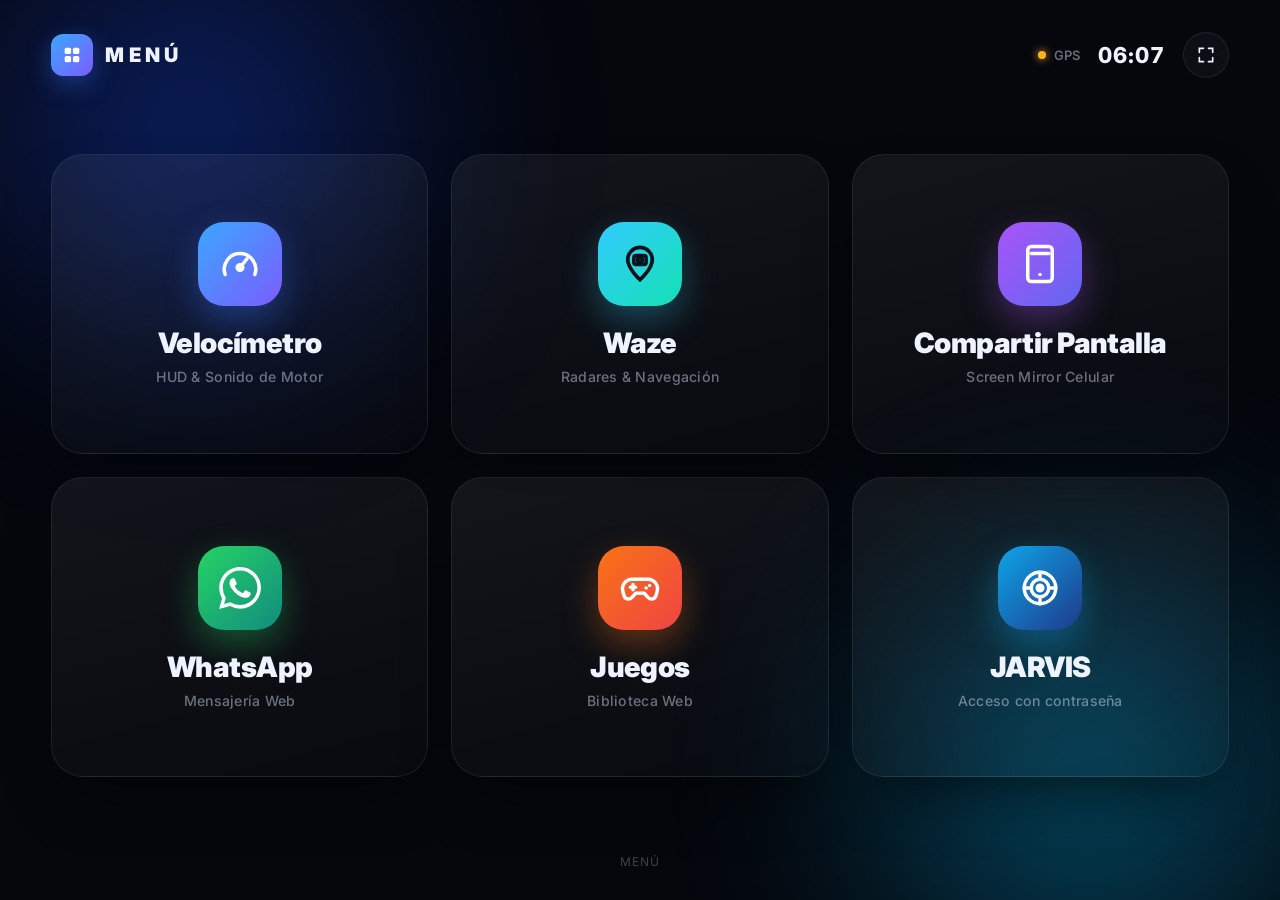
==== commit 86723d4f: "feat: renombrar la app a MENU con icono de 4 cuadrados Cambia el nombre visible en todas las paginas" ====
--- a/index.html
+++ b/index.html
@@ -2,8 +2,14 @@
 <html lang="es">
 <head>
 <meta charset="utf-8">
+<link rel="icon" href="icono.svg" type="image/svg+xml">
+<link rel="icon" href="icono-32.png" sizes="32x32" type="image/png">
+<link rel="icon" href="icono-192.png" sizes="192x192" type="image/png">
+<link rel="apple-touch-icon" href="icono-180.png">
+<link rel="manifest" href="manifest.webmanifest">
+<meta name="application-name" content="MENÚ">
 <meta name="viewport" content="width=device-width,initial-scale=1,user-scalable=no">
-<title>VELOX Drive</title>
+<title>MENÚ</title>
 <meta name="theme-color" content="#05070d">
 <link rel="preconnect" href="https://fonts.googleapis.com">
 <link rel="preconnect" href="https://fonts.gstatic.com" crossorigin>
@@ -102,9 +108,9 @@
   <header>
     <div class="brand">
       <div class="logo" aria-hidden="true">
-        <svg viewBox="0 0 24 24" fill="none" stroke="#fff" stroke-width="2.6" stroke-linecap="round" stroke-linejoin="round"><path d="M4 5l8 14 8-14"/><path d="M8.5 5L12 11l3.5-6" opacity=".55"/></svg>
+        <svg viewBox="0 0 24 24" fill="#fff"><rect x="4" y="4" width="7" height="7" rx="1.8"/><rect x="13" y="4" width="7" height="7" rx="1.8"/><rect x="4" y="13" width="7" height="7" rx="1.8"/><rect x="13" y="13" width="7" height="7" rx="1.8"/></svg>
       </div>
-      <div class="brand-name">VELOX</div>
+      <div class="brand-name">MENÚ</div>
     </div>
     <div class="hdr-right">
       <div class="gps-status" id="gpsStatus"><span class="dot" id="gpsDot"></span><span id="gpsTxt">GPS</span></div>
@@ -180,7 +186,7 @@
     </nav>
   </main>
 
-  <footer>VELOX Drive</footer>
+  <footer>MENÚ</footer>
 </div>
 
 <script>
